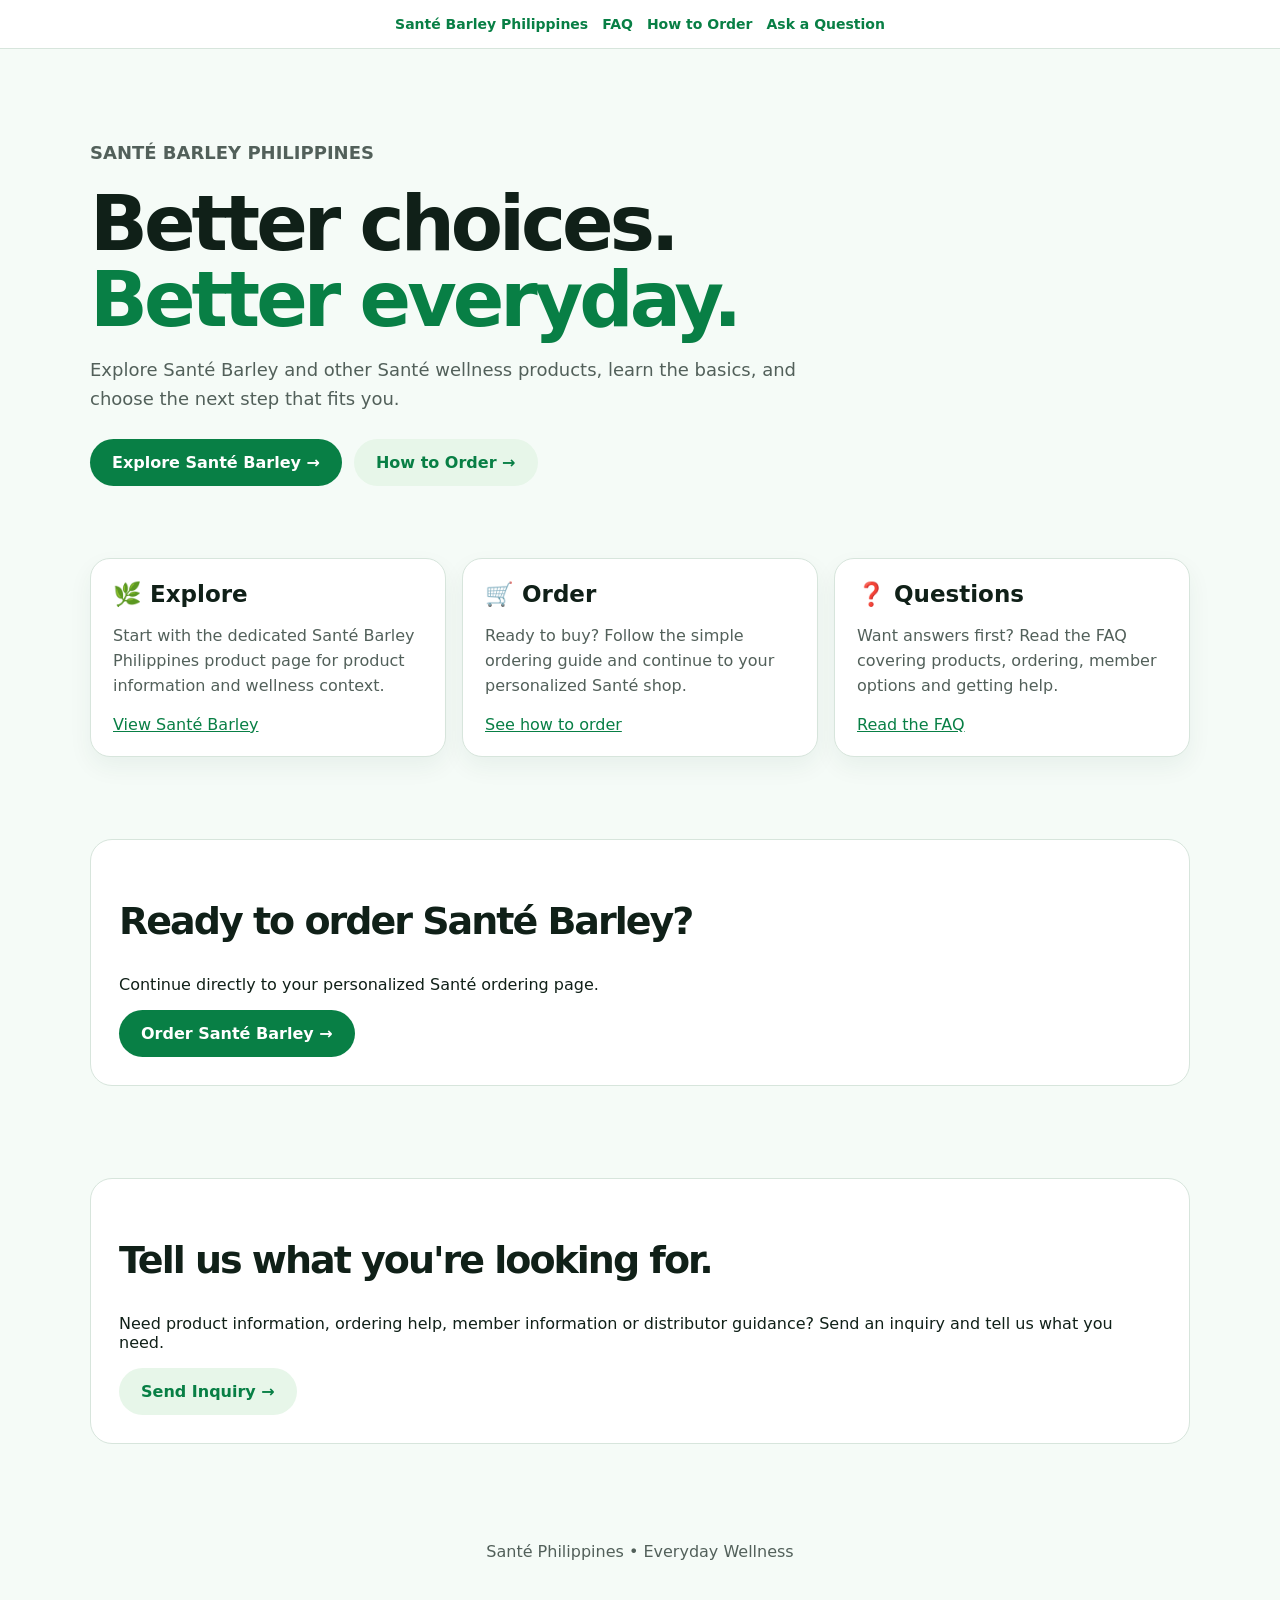
==== index.html @ ea536ec3 "Create focused Santé Barley buyer funnel" ====
<!DOCTYPE html>
<html lang="en">
<head>
<meta charset="UTF-8"><meta name="viewport" content="width=device-width,initial-scale=1.0">
<meta name="description" content="Discover Santé Barley Philippines, wellness products, member options and how to order through a personalized Santé shop.">
<title>Santé Barley Philippines | Wellness Products & How to Order | Santé</title>
<link rel="canonical" href="https://lhes05.github.io/healthy-shop-global/">
<meta name="robots" content="index,follow,max-image-preview:large,max-snippet:-1,max-video-preview:-1">
<meta name="theme-color" content="#087f45">
<meta property="og:type" content="website"><meta property="og:site_name" content="Santé Philippines"><meta property="og:title" content="Santé Barley Philippines | Wellness Products & How to Order"><meta property="og:description" content="Explore Santé Barley, wellness products, FAQs and a simple ordering path for the Philippines."><meta property="og:url" content="https://lhes05.github.io/healthy-shop-global/"><meta property="og:image" content="https://lhes05.github.io/healthy-shop-global/assets/images/Page%201.jpg"><meta property="og:image:alt" content="Santé Barley product">
<meta name="twitter:card" content="summary_large_image"><meta name="twitter:title" content="Santé Barley Philippines | Wellness Products & How to Order"><meta name="twitter:description" content="Explore Santé Barley, product information, FAQs and how to order."><meta name="twitter:image" content="https://lhes05.github.io/healthy-shop-global/assets/images/Page%201.jpg">
<style>body{margin:0;font-family:system-ui,sans-serif;color:#102018;background:#f5fbf7}a{color:#087f45}.growth-nav{padding:16px 24px;background:#fff;border-bottom:1px solid #d7e5dc;display:flex;gap:14px;justify-content:center;flex-wrap:wrap;font-weight:800;font-size:14px}.growth-nav a{text-decoration:none}.growth-hero{max-width:1100px;margin:auto;padding:72px 24px 48px}.growth-hero h1{font-size:clamp(44px,7vw,76px);line-height:1;letter-spacing:-4px;margin:0 0 18px}.growth-hero p{font-size:18px;line-height:1.6;max-width:720px;color:#52605a}.growth-buttons{display:flex;gap:12px;flex-wrap:wrap;margin-top:26px}.btn{display:inline-flex;padding:14px 22px;border-radius:999px;background:#087f45;color:#fff;text-decoration:none;font-weight:900}.btn.alt{background:#e7f6e9;color:#087f45}.growth-grid{max-width:1100px;margin:auto;padding:24px;display:grid;grid-template-columns:repeat(3,1fr);gap:16px}.growth-card{background:#fff;border:1px solid #d7e5dc;border-radius:20px;padding:22px;box-shadow:0 10px 25px rgba(7,75,47,.06)}.growth-card h2{font-size:23px;margin:0 0 9px}.growth-card p{color:#52605a;line-height:1.55}.growth-section{max-width:1100px;margin:24px auto;padding:34px 24px}.growth-section h2{font-size:38px;letter-spacing:-2px}.order-strip{background:#fff;border:1px solid #d7e5dc;border-radius:22px;padding:28px}.footer{padding:40px 24px;text-align:center;color:#52605a}@media(max-width:750px){.growth-grid{grid-template-columns:1fr}.growth-hero{padding-top:48px}.growth-hero h1{letter-spacing:-2.5px}}</style>
<script type="application/ld+json">{"@context":"https://schema.org","@type":"WebSite","name":"Santé Philippines","url":"https://lhes05.github.io/healthy-shop-global/","description":"Santé Barley Philippines and everyday wellness product information."}</script>
</head><body>
<nav class="growth-nav"><a href="./sante-barley-philippines/">Santé Barley Philippines</a><a href="./sante-barley-philippines-faq.html">FAQ</a><a href="./sante-barley-order-philippines.html">How to Order</a><a href="#inquiry">Ask a Question</a></nav>
<main>
<section class="growth-hero"><p><strong>SANTÉ BARLEY PHILIPPINES</strong></p><h1>Better choices.<br><span style="color:#087f45">Better everyday.</span></h1><p>Explore Santé Barley and other Santé wellness products, learn the basics, and choose the next step that fits you.</p><div class="growth-buttons"><a class="btn" href="./sante-barley-philippines/">Explore Santé Barley →</a><a class="btn alt" href="./sante-barley-order-philippines.html">How to Order →</a></div></section>
<section class="growth-grid"><article class="growth-card"><h2>🌿 Explore</h2><p>Start with the dedicated Santé Barley Philippines product page for product information and wellness context.</p><a href="./sante-barley-philippines/">View Santé Barley</a></article><article class="growth-card"><h2>🛒 Order</h2><p>Ready to buy? Follow the simple ordering guide and continue to your personalized Santé shop.</p><a href="./sante-barley-order-philippines.html">See how to order</a></article><article class="growth-card"><h2>❓ Questions</h2><p>Want answers first? Read the FAQ covering products, ordering, member options and getting help.</p><a href="./sante-barley-philippines-faq.html">Read the FAQ</a></article></section>
<section class="growth-section"><div class="order-strip"><h2>Ready to order Santé Barley?</h2><p>Continue directly to your personalized Santé ordering page.</p><a class="btn" href="https://partner.mysante.com/lhes05" target="_blank" rel="noopener noreferrer">Order Santé Barley →</a></div></section>
<section id="inquiry" class="growth-section"><div class="order-strip"><h2>Tell us what you're looking for.</h2><p>Need product information, ordering help, member information or distributor guidance? Send an inquiry and tell us what you need.</p><a class="btn alt" href="mailto:contact@mysante.com?subject=Sante%20Barley%20Inquiry">Send Inquiry →</a></div></section>
</main><footer class="footer">Santé Philippines • Everyday Wellness</footer>
</body></html>
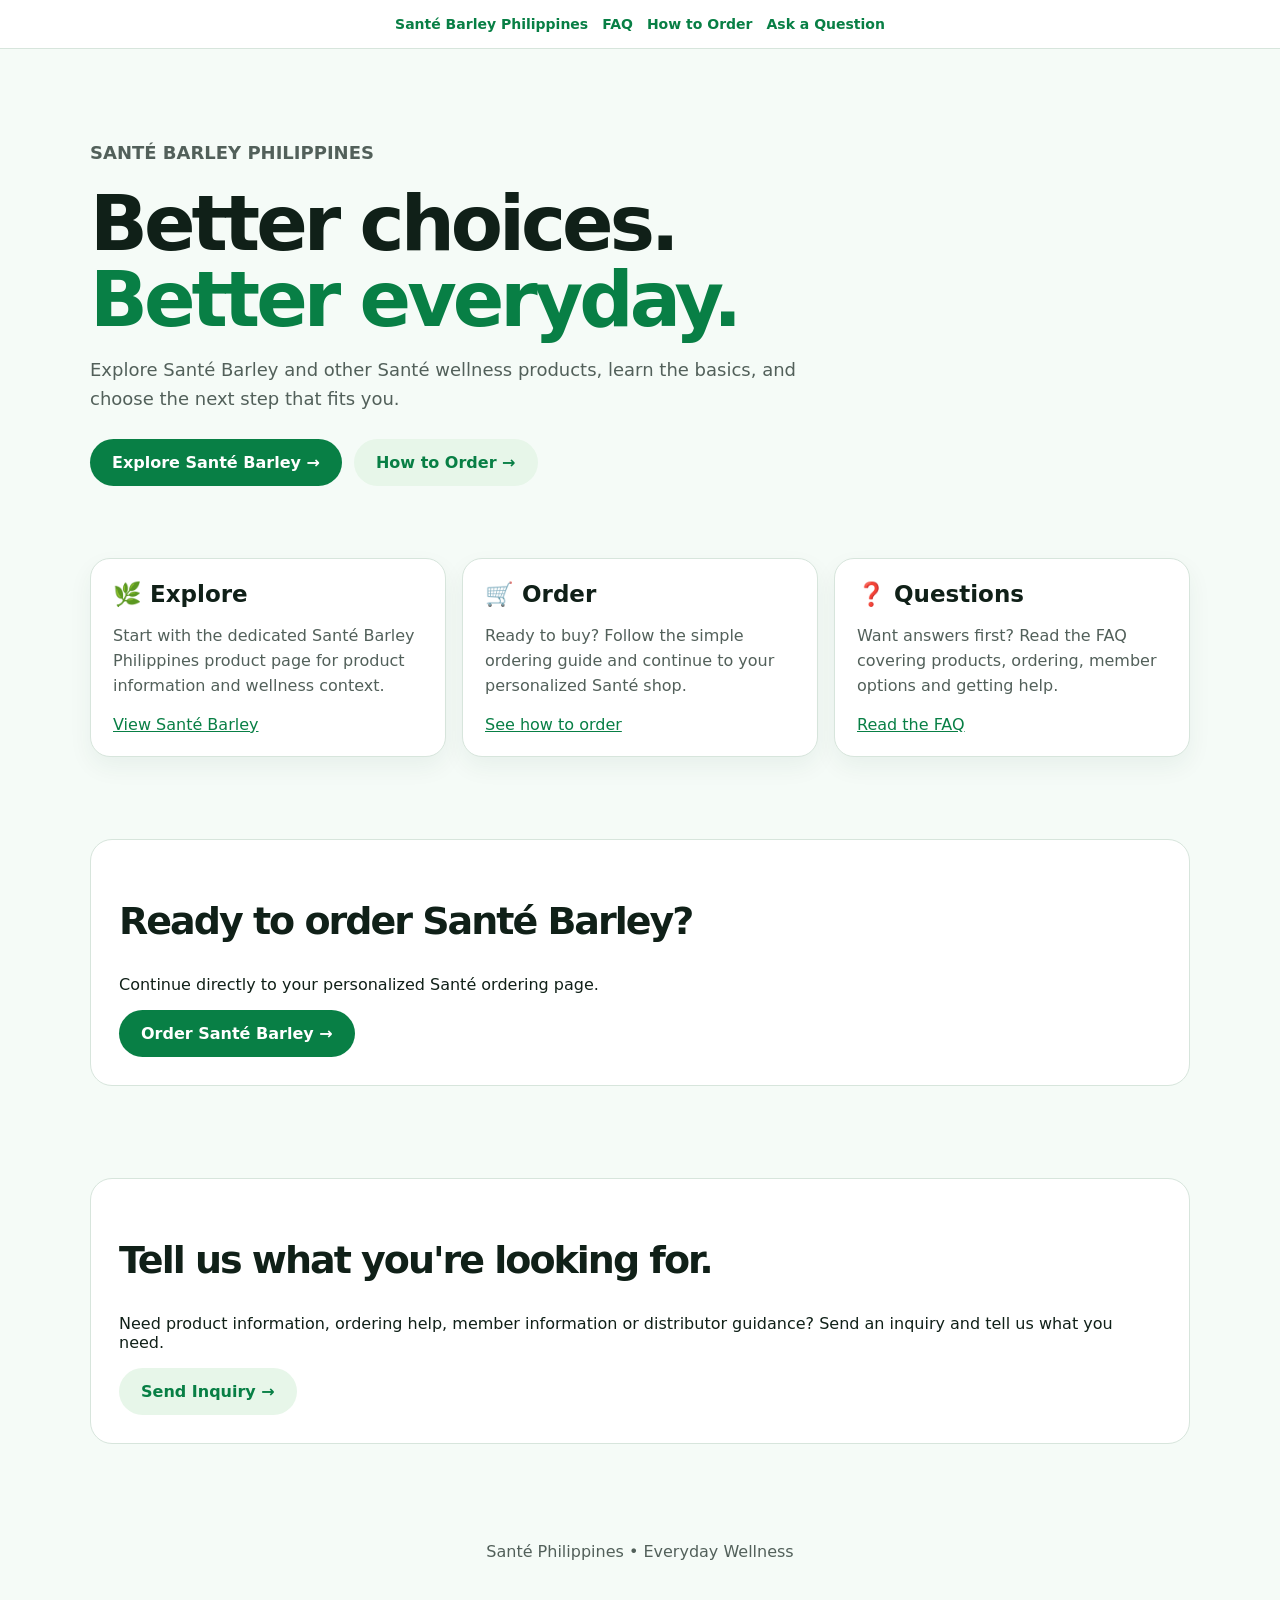
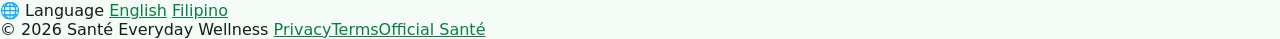
==== commit c9c73b9a: "Apply global UX SEO trust and localization layer [skip ci]" ====
--- a/index.html
+++ b/index.html
@@ -11,6 +11,24 @@
 <meta name="twitter:card" content="summary_large_image"><meta name="twitter:title" content="Santé Barley Philippines | Wellness Products & How to Order"><meta name="twitter:description" content="Explore Santé Barley, product information, FAQs and how to order."><meta name="twitter:image" content="https://lhes05.github.io/healthy-shop-global/assets/images/Page%201.jpg">
 <style>body{margin:0;font-family:system-ui,sans-serif;color:#102018;background:#f5fbf7}a{color:#087f45}.growth-nav{padding:16px 24px;background:#fff;border-bottom:1px solid #d7e5dc;display:flex;gap:14px;justify-content:center;flex-wrap:wrap;font-weight:800;font-size:14px}.growth-nav a{text-decoration:none}.growth-hero{max-width:1100px;margin:auto;padding:72px 24px 48px}.growth-hero h1{font-size:clamp(44px,7vw,76px);line-height:1;letter-spacing:-4px;margin:0 0 18px}.growth-hero p{font-size:18px;line-height:1.6;max-width:720px;color:#52605a}.growth-buttons{display:flex;gap:12px;flex-wrap:wrap;margin-top:26px}.btn{display:inline-flex;padding:14px 22px;border-radius:999px;background:#087f45;color:#fff;text-decoration:none;font-weight:900}.btn.alt{background:#e7f6e9;color:#087f45}.growth-grid{max-width:1100px;margin:auto;padding:24px;display:grid;grid-template-columns:repeat(3,1fr);gap:16px}.growth-card{background:#fff;border:1px solid #d7e5dc;border-radius:20px;padding:22px;box-shadow:0 10px 25px rgba(7,75,47,.06)}.growth-card h2{font-size:23px;margin:0 0 9px}.growth-card p{color:#52605a;line-height:1.55}.growth-section{max-width:1100px;margin:24px auto;padding:34px 24px}.growth-section h2{font-size:38px;letter-spacing:-2px}.order-strip{background:#fff;border:1px solid #d7e5dc;border-radius:22px;padding:28px}.footer{padding:40px 24px;text-align:center;color:#52605a}@media(max-width:750px){.growth-grid{grid-template-columns:1fr}.growth-hero{padding-top:48px}.growth-hero h1{letter-spacing:-2.5px}}</style>
 <script type="application/ld+json">{"@context":"https://schema.org","@type":"WebSite","name":"Santé Philippines","url":"https://lhes05.github.io/healthy-shop-global/","description":"Santé Barley Philippines and everyday wellness product information."}</script>
+
+  <!-- SANTE-GLOBAL-LAYER -->
+  <meta name="robots" content="index,follow,max-image-preview:large,max-snippet:-1,max-video-preview:-1">
+  <meta name="theme-color" content="#087f45">
+  <meta name="author" content="Santé Everyday Wellness">
+  <meta name="application-name" content="Santé Everyday Wellness">
+  <link rel="canonical" href="https://lhes05.github.io/healthy-shop-global/">
+  <link rel="manifest" href="site.webmanifest">
+  <meta property="og:type" content="website">
+  <meta property="og:site_name" content="Santé Everyday Wellness">
+  <meta property="og:title" content="Santé Everyday Wellness — Better choices. Better everyday.">
+  <meta property="og:description" content="Discover everyday wellness, trusted products, real experiences and a supportive community with Santé.">
+  <meta property="og:url" content="https://lhes05.github.io/healthy-shop-global/">
+  <meta name="twitter:card" content="summary_large_image">
+  <meta name="twitter:title" content="Santé Everyday Wellness">
+  <meta name="twitter:description" content="Everyday wellness, real experiences and meaningful possibilities with Santé.">
+  <script type="application/ld+json">{"@context":"https://schema.org","@type":"WebSite","name":"Santé Everyday Wellness","url":"https://lhes05.github.io/healthy-shop-global/","description":"Everyday wellness, products, real experiences and community.","inLanguage":"en"}</script>
+  <script type="application/ld+json">{"@context":"https://schema.org","@type":"Organization","name":"Santé International, Inc.","url":"https://www.mysante.com/","sameAs":["https://www.mysante.com/"]}</script>
 </head><body>
 <nav class="growth-nav"><a href="./sante-barley-philippines/">Santé Barley Philippines</a><a href="./sante-barley-philippines-faq.html">FAQ</a><a href="./sante-barley-order-philippines.html">How to Order</a><a href="#inquiry">Ask a Question</a></nav>
 <main>
@@ -19,4 +37,19 @@
 <section class="growth-section"><div class="order-strip"><h2>Ready to order Santé Barley?</h2><p>Continue directly to your personalized Santé ordering page.</p><a class="btn" href="https://partner.mysante.com/lhes05" target="_blank" rel="noopener noreferrer">Order Santé Barley →</a></div></section>
 <section id="inquiry" class="growth-section"><div class="order-strip"><h2>Tell us what you're looking for.</h2><p>Need product information, ordering help, member information or distributor guidance? Send an inquiry and tell us what you need.</p><a class="btn alt" href="mailto:contact@mysante.com?subject=Sante%20Barley%20Inquiry">Send Inquiry →</a></div></section>
 </main><footer class="footer">Santé Philippines • Everyday Wellness</footer>
+
+  <!-- SANTE-LANGUAGE-ARCHITECTURE -->
+  <div class="sante-language-switcher" role="navigation" aria-label="Language and region">
+    <span class="sante-language-label">🌐 Language</span>
+    <a href="./" aria-current="page">English</a>
+    <a href="./ph/" title="Filipino version">Filipino</a>
+  </div>
+
+  <!-- SANTE-GLOBAL-TRUST-FOOTER -->
+  <div class="sante-global-footer" aria-label="Global information">
+    <div class="sante-global-footer-inner">
+      <span>© 2026 Santé Everyday Wellness</span>
+      <span class="sante-global-footer-links"><a href="./privacy.html">Privacy</a><a href="./terms.html">Terms</a><a href="https://www.mysante.com/" target="_blank" rel="noopener noreferrer">Official Santé</a></span>
+    </div>
+  </div>
 </body></html>
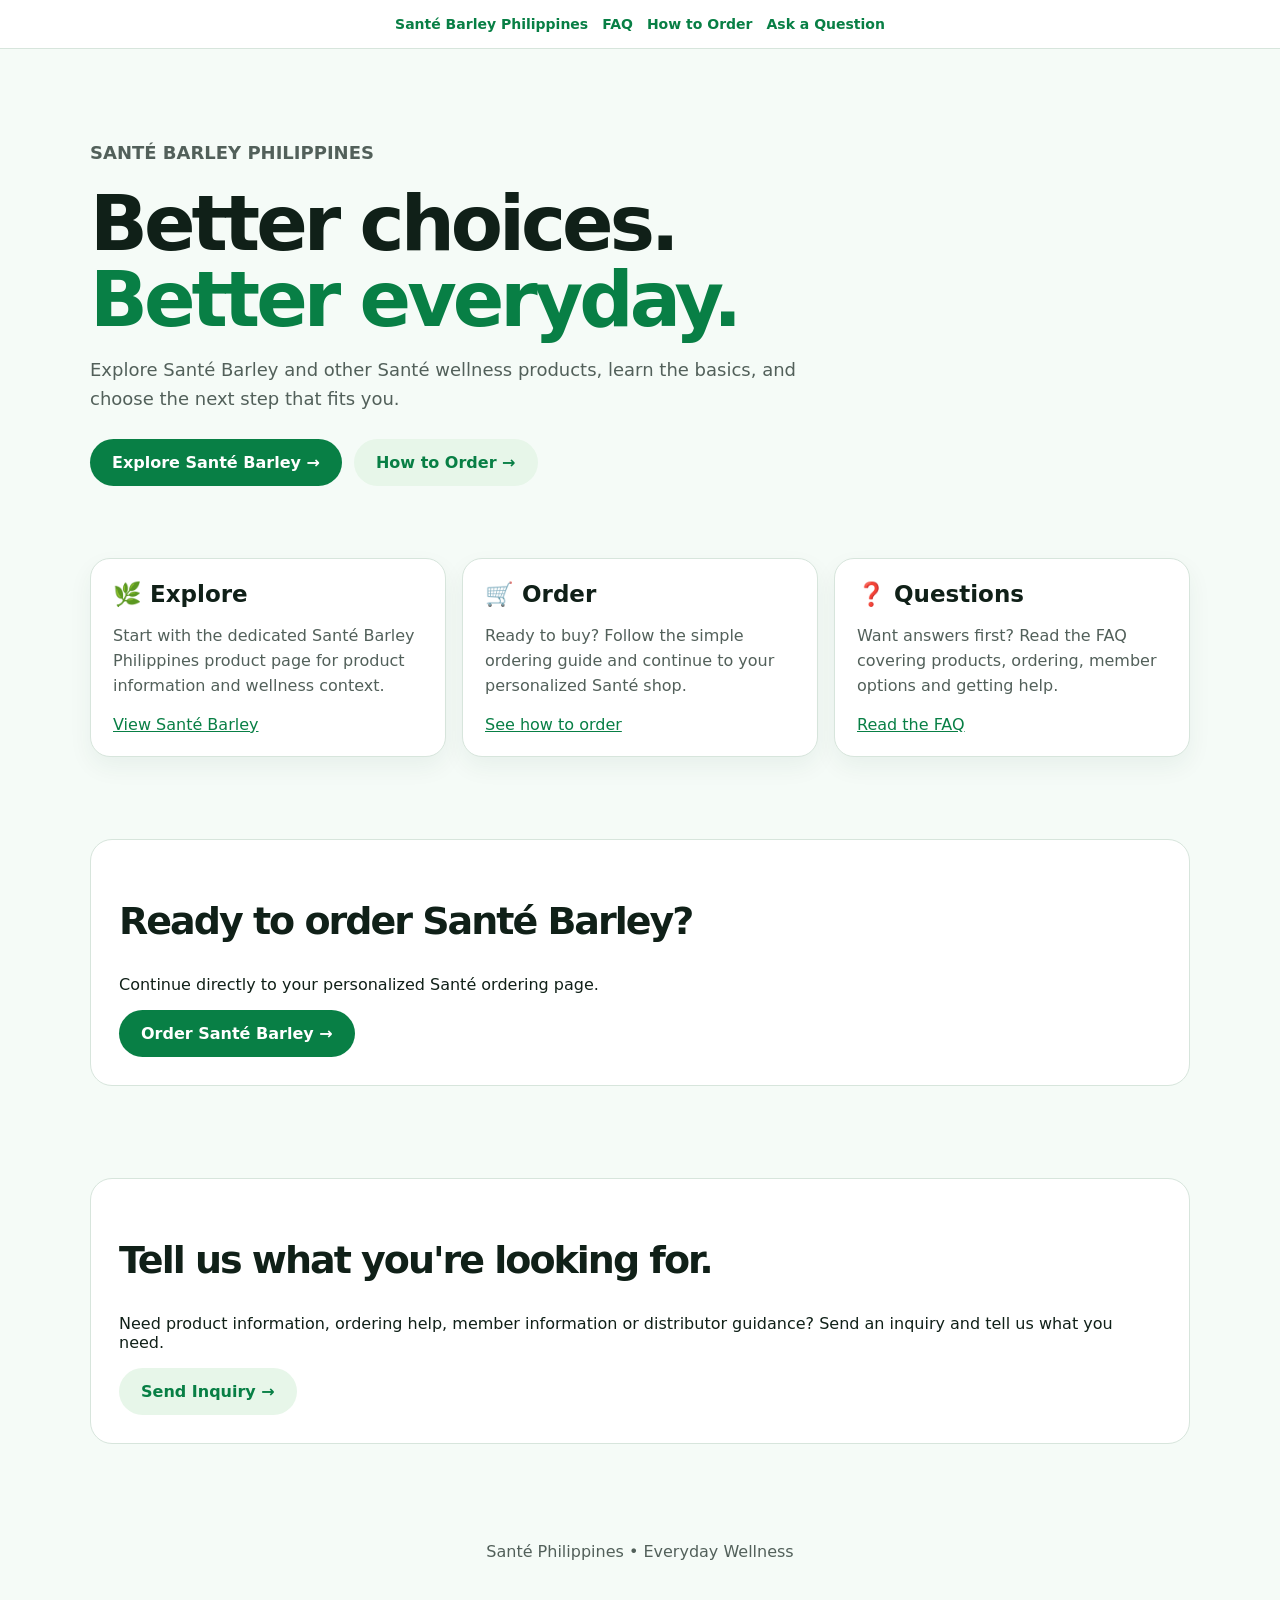
==== commit ba746e09: "Remove global footer" ====
--- a/index.html
+++ b/index.html
@@ -44,12 +44,4 @@
     <a href="./" aria-current="page">English</a>
     <a href="./ph/" title="Filipino version">Filipino</a>
   </div>
-
-  <!-- SANTE-GLOBAL-TRUST-FOOTER -->
-  <div class="sante-global-footer" aria-label="Global information">
-    <div class="sante-global-footer-inner">
-      <span>© 2026 Santé Everyday Wellness</span>
-      <span class="sante-global-footer-links"><a href="./privacy.html">Privacy</a><a href="./terms.html">Terms</a><a href="https://www.mysante.com/" target="_blank" rel="noopener noreferrer">Official Santé</a></span>
-    </div>
-  </div>
 </body></html>
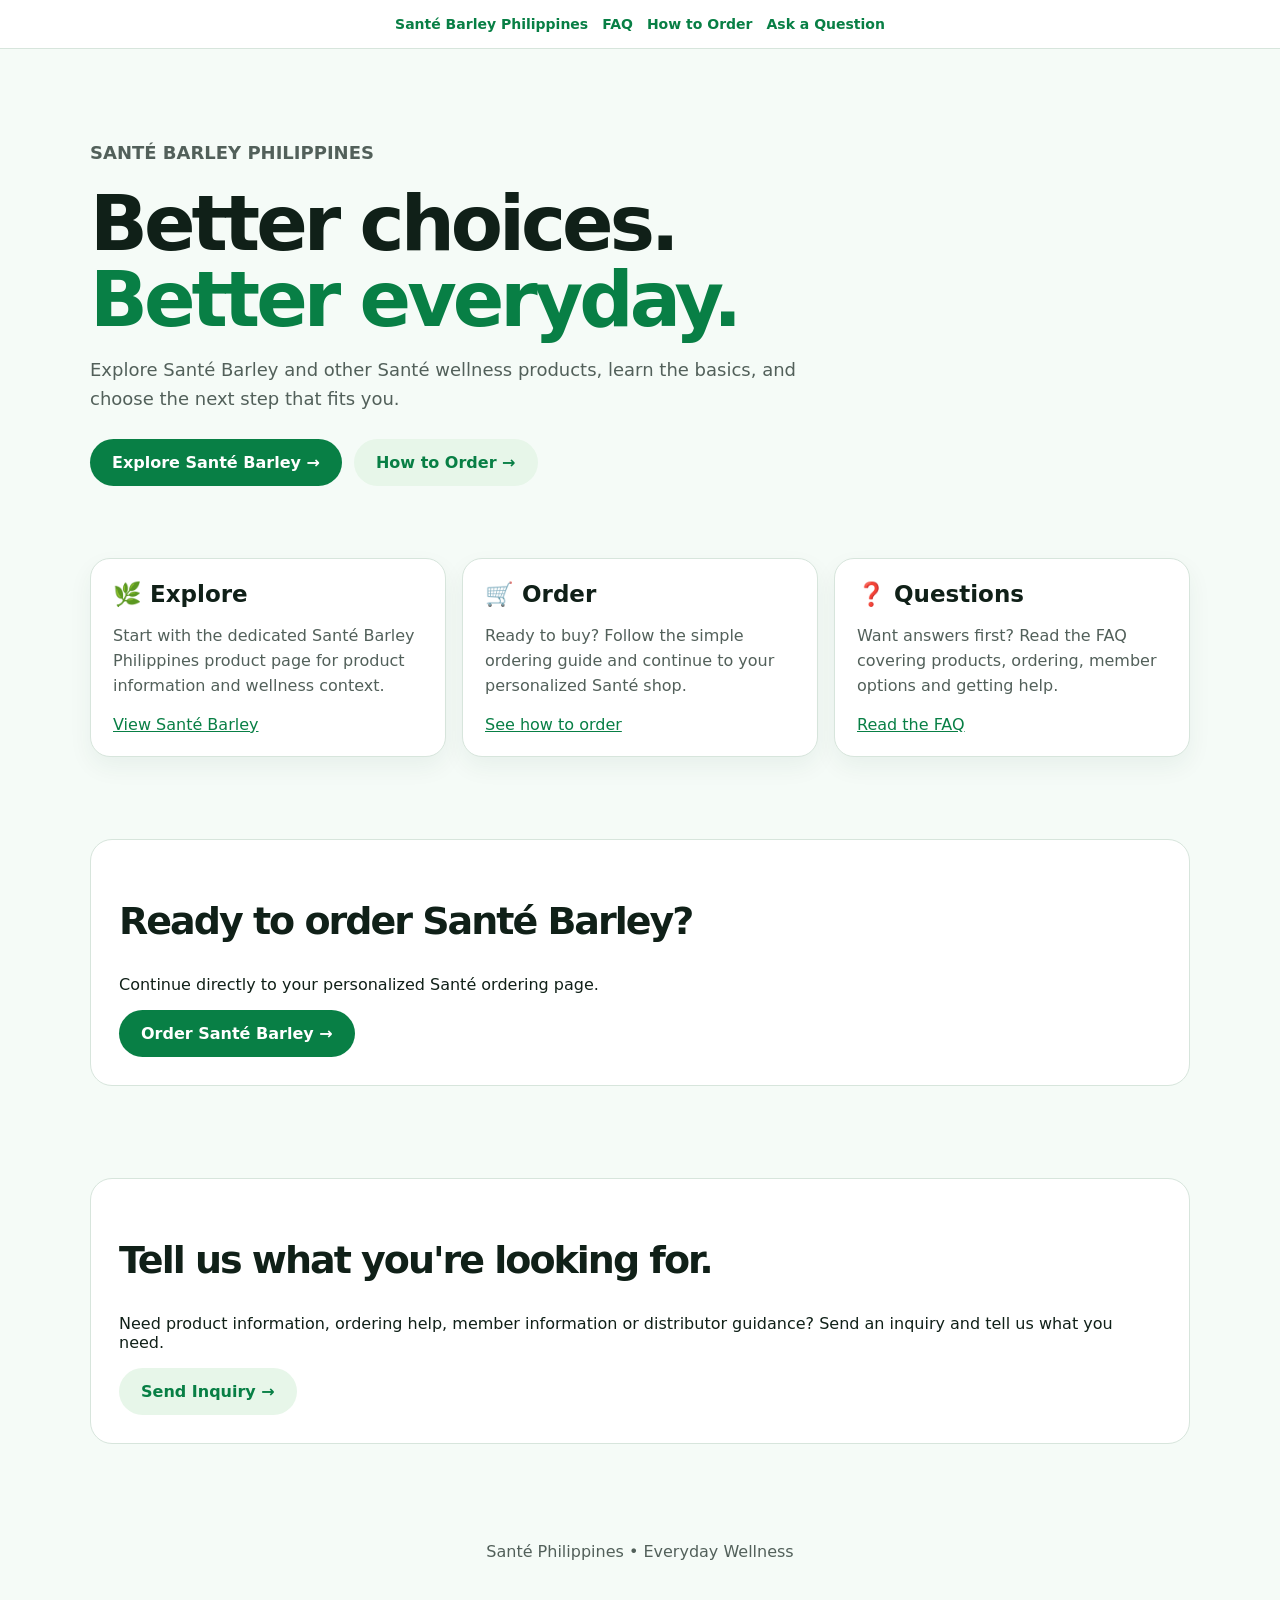
==== commit a398b9dc: "Link Chat Menu Override" ====
--- a/index.html
+++ b/index.html
@@ -44,4 +44,5 @@
     <a href="./" aria-current="page">English</a>
     <a href="./ph/" title="Filipino version">Filipino</a>
   </div>
+  <script src="chat-menu-keep-options.js?v=1"></script>
 </body></html>
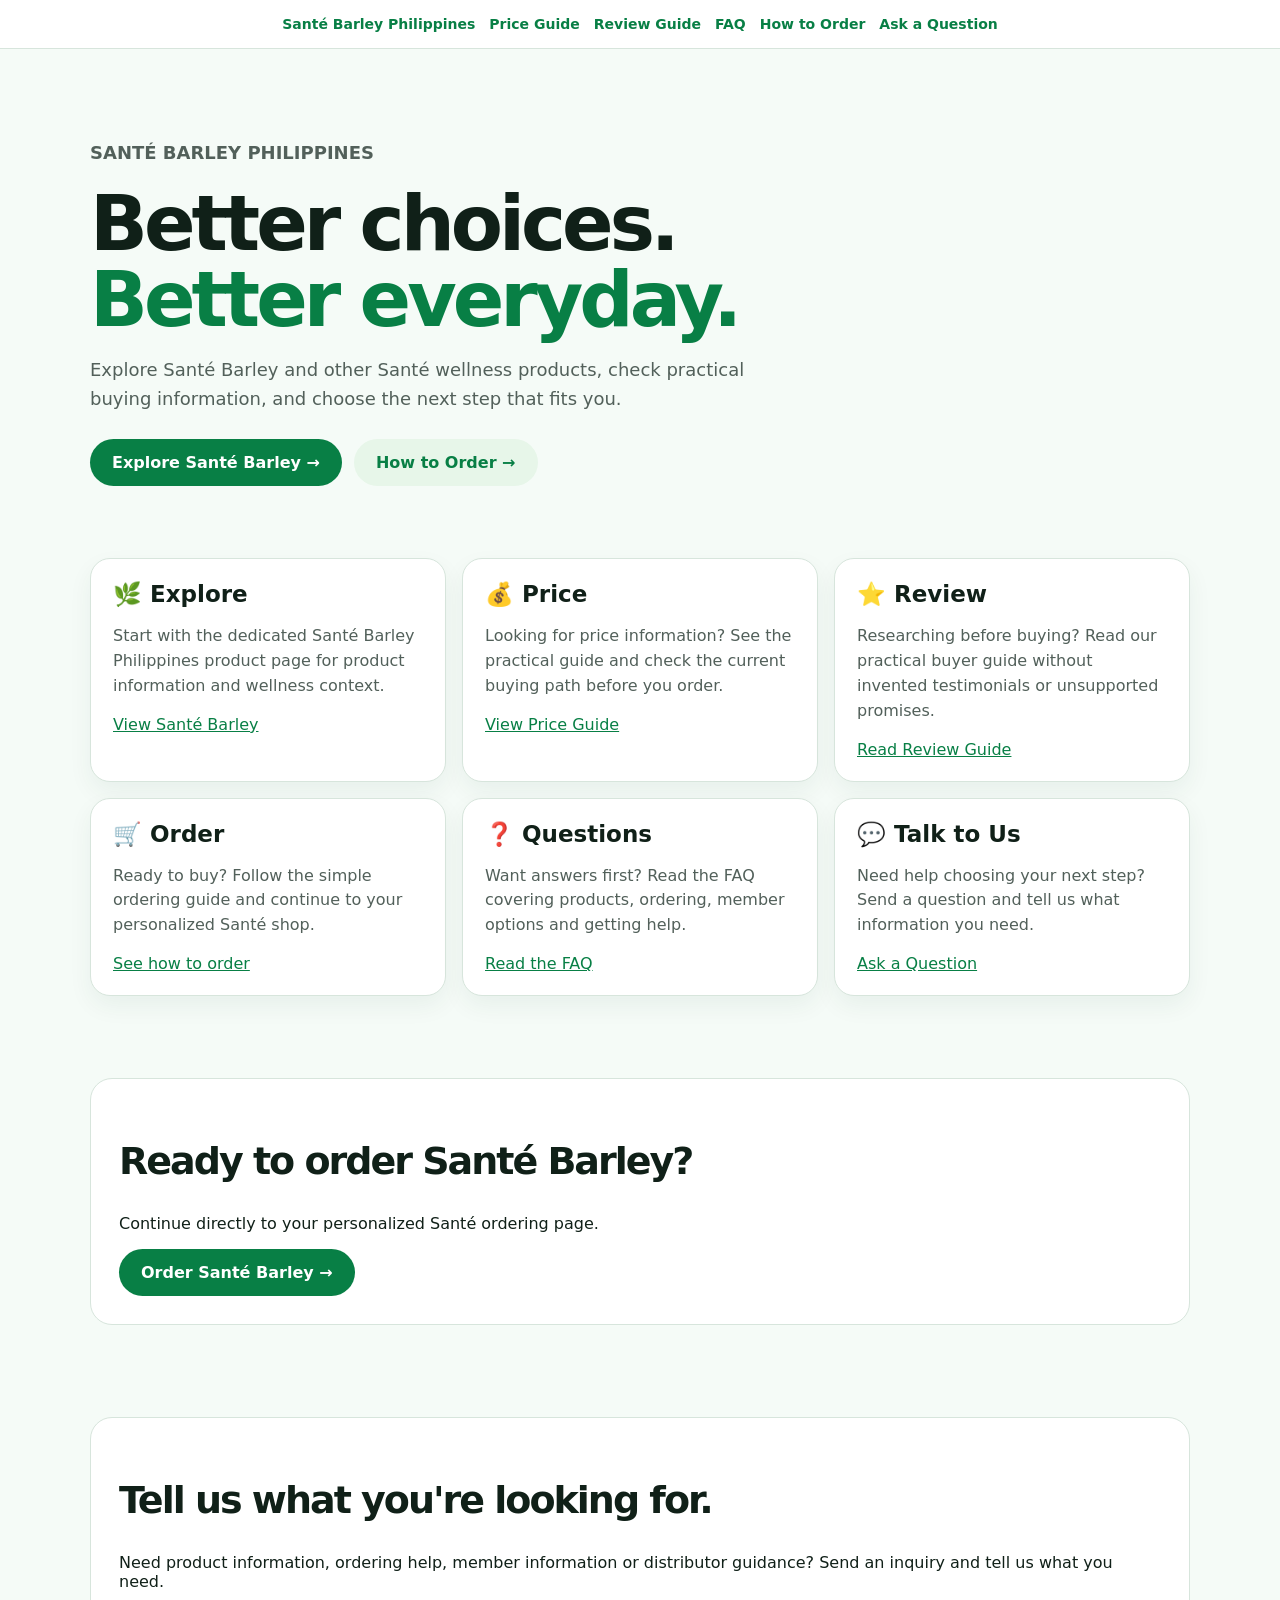
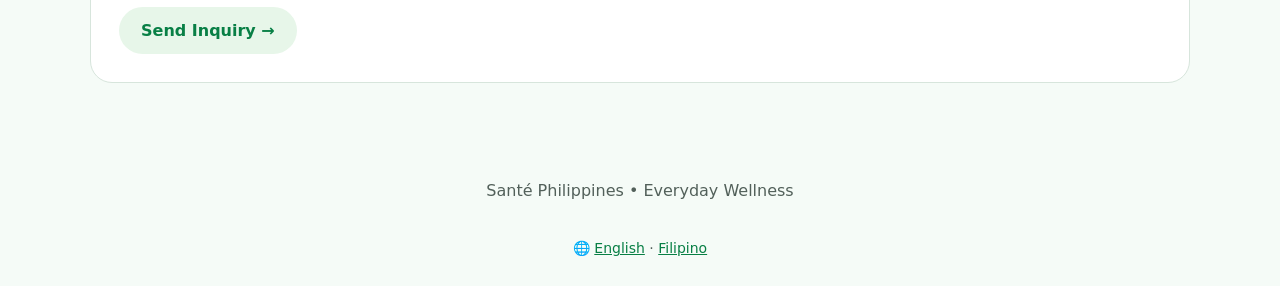
==== commit 0b0531a6: "Strengthen Santé homepage buyer funnel and search navigation" ====
--- a/index.html
+++ b/index.html
@@ -2,47 +2,22 @@
 <html lang="en">
 <head>
 <meta charset="UTF-8"><meta name="viewport" content="width=device-width,initial-scale=1.0">
-<meta name="description" content="Discover Santé Barley Philippines, wellness products, member options and how to order through a personalized Santé shop.">
 <title>Santé Barley Philippines | Wellness Products & How to Order | Santé</title>
+<meta name="description" content="Explore Santé Barley Philippines, product information, price guidance, FAQs, reviews and a simple path to order through a personalized Santé shop.">
 <link rel="canonical" href="https://lhes05.github.io/healthy-shop-global/">
 <meta name="robots" content="index,follow,max-image-preview:large,max-snippet:-1,max-video-preview:-1">
-<meta name="theme-color" content="#087f45">
-<meta property="og:type" content="website"><meta property="og:site_name" content="Santé Philippines"><meta property="og:title" content="Santé Barley Philippines | Wellness Products & How to Order"><meta property="og:description" content="Explore Santé Barley, wellness products, FAQs and a simple ordering path for the Philippines."><meta property="og:url" content="https://lhes05.github.io/healthy-shop-global/"><meta property="og:image" content="https://lhes05.github.io/healthy-shop-global/assets/images/Page%201.jpg"><meta property="og:image:alt" content="Santé Barley product">
-<meta name="twitter:card" content="summary_large_image"><meta name="twitter:title" content="Santé Barley Philippines | Wellness Products & How to Order"><meta name="twitter:description" content="Explore Santé Barley, product information, FAQs and how to order."><meta name="twitter:image" content="https://lhes05.github.io/healthy-shop-global/assets/images/Page%201.jpg">
+<meta name="theme-color" content="#087f45"><meta name="author" content="Santé Philippines">
+<meta property="og:type" content="website"><meta property="og:site_name" content="Santé Philippines"><meta property="og:title" content="Santé Barley Philippines | Wellness Products & How to Order"><meta property="og:description" content="Explore Santé Barley, price guidance, FAQs, reviews and how to order in the Philippines."><meta property="og:url" content="https://lhes05.github.io/healthy-shop-global/"><meta property="og:image" content="https://lhes05.github.io/healthy-shop-global/assets/images/Page%201.jpg"><meta property="og:image:alt" content="Santé Barley product">
+<meta name="twitter:card" content="summary_large_image"><meta name="twitter:title" content="Santé Barley Philippines | Wellness Products & How to Order"><meta name="twitter:description" content="Explore Santé Barley, price guidance, reviews and how to order."><meta name="twitter:image" content="https://lhes05.github.io/healthy-shop-global/assets/images/Page%201.jpg">
 <style>body{margin:0;font-family:system-ui,sans-serif;color:#102018;background:#f5fbf7}a{color:#087f45}.growth-nav{padding:16px 24px;background:#fff;border-bottom:1px solid #d7e5dc;display:flex;gap:14px;justify-content:center;flex-wrap:wrap;font-weight:800;font-size:14px}.growth-nav a{text-decoration:none}.growth-hero{max-width:1100px;margin:auto;padding:72px 24px 48px}.growth-hero h1{font-size:clamp(44px,7vw,76px);line-height:1;letter-spacing:-4px;margin:0 0 18px}.growth-hero p{font-size:18px;line-height:1.6;max-width:720px;color:#52605a}.growth-buttons{display:flex;gap:12px;flex-wrap:wrap;margin-top:26px}.btn{display:inline-flex;padding:14px 22px;border-radius:999px;background:#087f45;color:#fff;text-decoration:none;font-weight:900}.btn.alt{background:#e7f6e9;color:#087f45}.growth-grid{max-width:1100px;margin:auto;padding:24px;display:grid;grid-template-columns:repeat(3,1fr);gap:16px}.growth-card{background:#fff;border:1px solid #d7e5dc;border-radius:20px;padding:22px;box-shadow:0 10px 25px rgba(7,75,47,.06)}.growth-card h2{font-size:23px;margin:0 0 9px}.growth-card p{color:#52605a;line-height:1.55}.growth-section{max-width:1100px;margin:24px auto;padding:34px 24px}.growth-section h2{font-size:38px;letter-spacing:-2px}.order-strip{background:#fff;border:1px solid #d7e5dc;border-radius:22px;padding:28px}.footer{padding:40px 24px;text-align:center;color:#52605a}@media(max-width:750px){.growth-grid{grid-template-columns:1fr}.growth-hero{padding-top:48px}.growth-hero h1{letter-spacing:-2.5px}}</style>
 <script type="application/ld+json">{"@context":"https://schema.org","@type":"WebSite","name":"Santé Philippines","url":"https://lhes05.github.io/healthy-shop-global/","description":"Santé Barley Philippines and everyday wellness product information."}</script>
-
-  <!-- SANTE-GLOBAL-LAYER -->
-  <meta name="robots" content="index,follow,max-image-preview:large,max-snippet:-1,max-video-preview:-1">
-  <meta name="theme-color" content="#087f45">
-  <meta name="author" content="Santé Everyday Wellness">
-  <meta name="application-name" content="Santé Everyday Wellness">
-  <link rel="canonical" href="https://lhes05.github.io/healthy-shop-global/">
-  <link rel="manifest" href="site.webmanifest">
-  <meta property="og:type" content="website">
-  <meta property="og:site_name" content="Santé Everyday Wellness">
-  <meta property="og:title" content="Santé Everyday Wellness — Better choices. Better everyday.">
-  <meta property="og:description" content="Discover everyday wellness, trusted products, real experiences and a supportive community with Santé.">
-  <meta property="og:url" content="https://lhes05.github.io/healthy-shop-global/">
-  <meta name="twitter:card" content="summary_large_image">
-  <meta name="twitter:title" content="Santé Everyday Wellness">
-  <meta name="twitter:description" content="Everyday wellness, real experiences and meaningful possibilities with Santé.">
-  <script type="application/ld+json">{"@context":"https://schema.org","@type":"WebSite","name":"Santé Everyday Wellness","url":"https://lhes05.github.io/healthy-shop-global/","description":"Everyday wellness, products, real experiences and community.","inLanguage":"en"}</script>
-  <script type="application/ld+json">{"@context":"https://schema.org","@type":"Organization","name":"Santé International, Inc.","url":"https://www.mysante.com/","sameAs":["https://www.mysante.com/"]}</script>
 </head><body>
-<nav class="growth-nav"><a href="./sante-barley-philippines/">Santé Barley Philippines</a><a href="./sante-barley-philippines-faq.html">FAQ</a><a href="./sante-barley-order-philippines.html">How to Order</a><a href="#inquiry">Ask a Question</a></nav>
+<nav class="growth-nav"><a href="./sante-barley-philippines/">Santé Barley Philippines</a><a href="./sante-barley-price-philippines.html">Price Guide</a><a href="./sante-barley-review-philippines.html">Review Guide</a><a href="./sante-barley-philippines-faq.html">FAQ</a><a href="./sante-barley-order-philippines.html">How to Order</a><a href="#inquiry">Ask a Question</a></nav>
 <main>
-<section class="growth-hero"><p><strong>SANTÉ BARLEY PHILIPPINES</strong></p><h1>Better choices.<br><span style="color:#087f45">Better everyday.</span></h1><p>Explore Santé Barley and other Santé wellness products, learn the basics, and choose the next step that fits you.</p><div class="growth-buttons"><a class="btn" href="./sante-barley-philippines/">Explore Santé Barley →</a><a class="btn alt" href="./sante-barley-order-philippines.html">How to Order →</a></div></section>
-<section class="growth-grid"><article class="growth-card"><h2>🌿 Explore</h2><p>Start with the dedicated Santé Barley Philippines product page for product information and wellness context.</p><a href="./sante-barley-philippines/">View Santé Barley</a></article><article class="growth-card"><h2>🛒 Order</h2><p>Ready to buy? Follow the simple ordering guide and continue to your personalized Santé shop.</p><a href="./sante-barley-order-philippines.html">See how to order</a></article><article class="growth-card"><h2>❓ Questions</h2><p>Want answers first? Read the FAQ covering products, ordering, member options and getting help.</p><a href="./sante-barley-philippines-faq.html">Read the FAQ</a></article></section>
+<section class="growth-hero"><p><strong>SANTÉ BARLEY PHILIPPINES</strong></p><h1>Better choices.<br><span style="color:#087f45">Better everyday.</span></h1><p>Explore Santé Barley and other Santé wellness products, check practical buying information, and choose the next step that fits you.</p><div class="growth-buttons"><a class="btn" href="./sante-barley-philippines/">Explore Santé Barley →</a><a class="btn alt" href="./sante-barley-order-philippines.html">How to Order →</a></div></section>
+<section class="growth-grid"><article class="growth-card"><h2>🌿 Explore</h2><p>Start with the dedicated Santé Barley Philippines product page for product information and wellness context.</p><a href="./sante-barley-philippines/">View Santé Barley</a></article><article class="growth-card"><h2>💰 Price</h2><p>Looking for price information? See the practical guide and check the current buying path before you order.</p><a href="./sante-barley-price-philippines.html">View Price Guide</a></article><article class="growth-card"><h2>⭐ Review</h2><p>Researching before buying? Read our practical buyer guide without invented testimonials or unsupported promises.</p><a href="./sante-barley-review-philippines.html">Read Review Guide</a></article><article class="growth-card"><h2>🛒 Order</h2><p>Ready to buy? Follow the simple ordering guide and continue to your personalized Santé shop.</p><a href="./sante-barley-order-philippines.html">See how to order</a></article><article class="growth-card"><h2>❓ Questions</h2><p>Want answers first? Read the FAQ covering products, ordering, member options and getting help.</p><a href="./sante-barley-philippines-faq.html">Read the FAQ</a></article><article class="growth-card"><h2>💬 Talk to Us</h2><p>Need help choosing your next step? Send a question and tell us what information you need.</p><a href="#inquiry">Ask a Question</a></article></section>
 <section class="growth-section"><div class="order-strip"><h2>Ready to order Santé Barley?</h2><p>Continue directly to your personalized Santé ordering page.</p><a class="btn" href="https://partner.mysante.com/lhes05" target="_blank" rel="noopener noreferrer">Order Santé Barley →</a></div></section>
 <section id="inquiry" class="growth-section"><div class="order-strip"><h2>Tell us what you're looking for.</h2><p>Need product information, ordering help, member information or distributor guidance? Send an inquiry and tell us what you need.</p><a class="btn alt" href="mailto:contact@mysante.com?subject=Sante%20Barley%20Inquiry">Send Inquiry →</a></div></section>
 </main><footer class="footer">Santé Philippines • Everyday Wellness</footer>
-
-  <!-- SANTE-LANGUAGE-ARCHITECTURE -->
-  <div class="sante-language-switcher" role="navigation" aria-label="Language and region">
-    <span class="sante-language-label">🌐 Language</span>
-    <a href="./" aria-current="page">English</a>
-    <a href="./ph/" title="Filipino version">Filipino</a>
-  </div>
-  <script src="chat-menu-keep-options.js?v=1"></script>
+<div style="padding:0 24px 30px;text-align:center;color:#52605a;font-size:14px">🌐 <a href="./" aria-current="page">English</a> · <a href="./ph/">Filipino</a></div>
 </body></html>
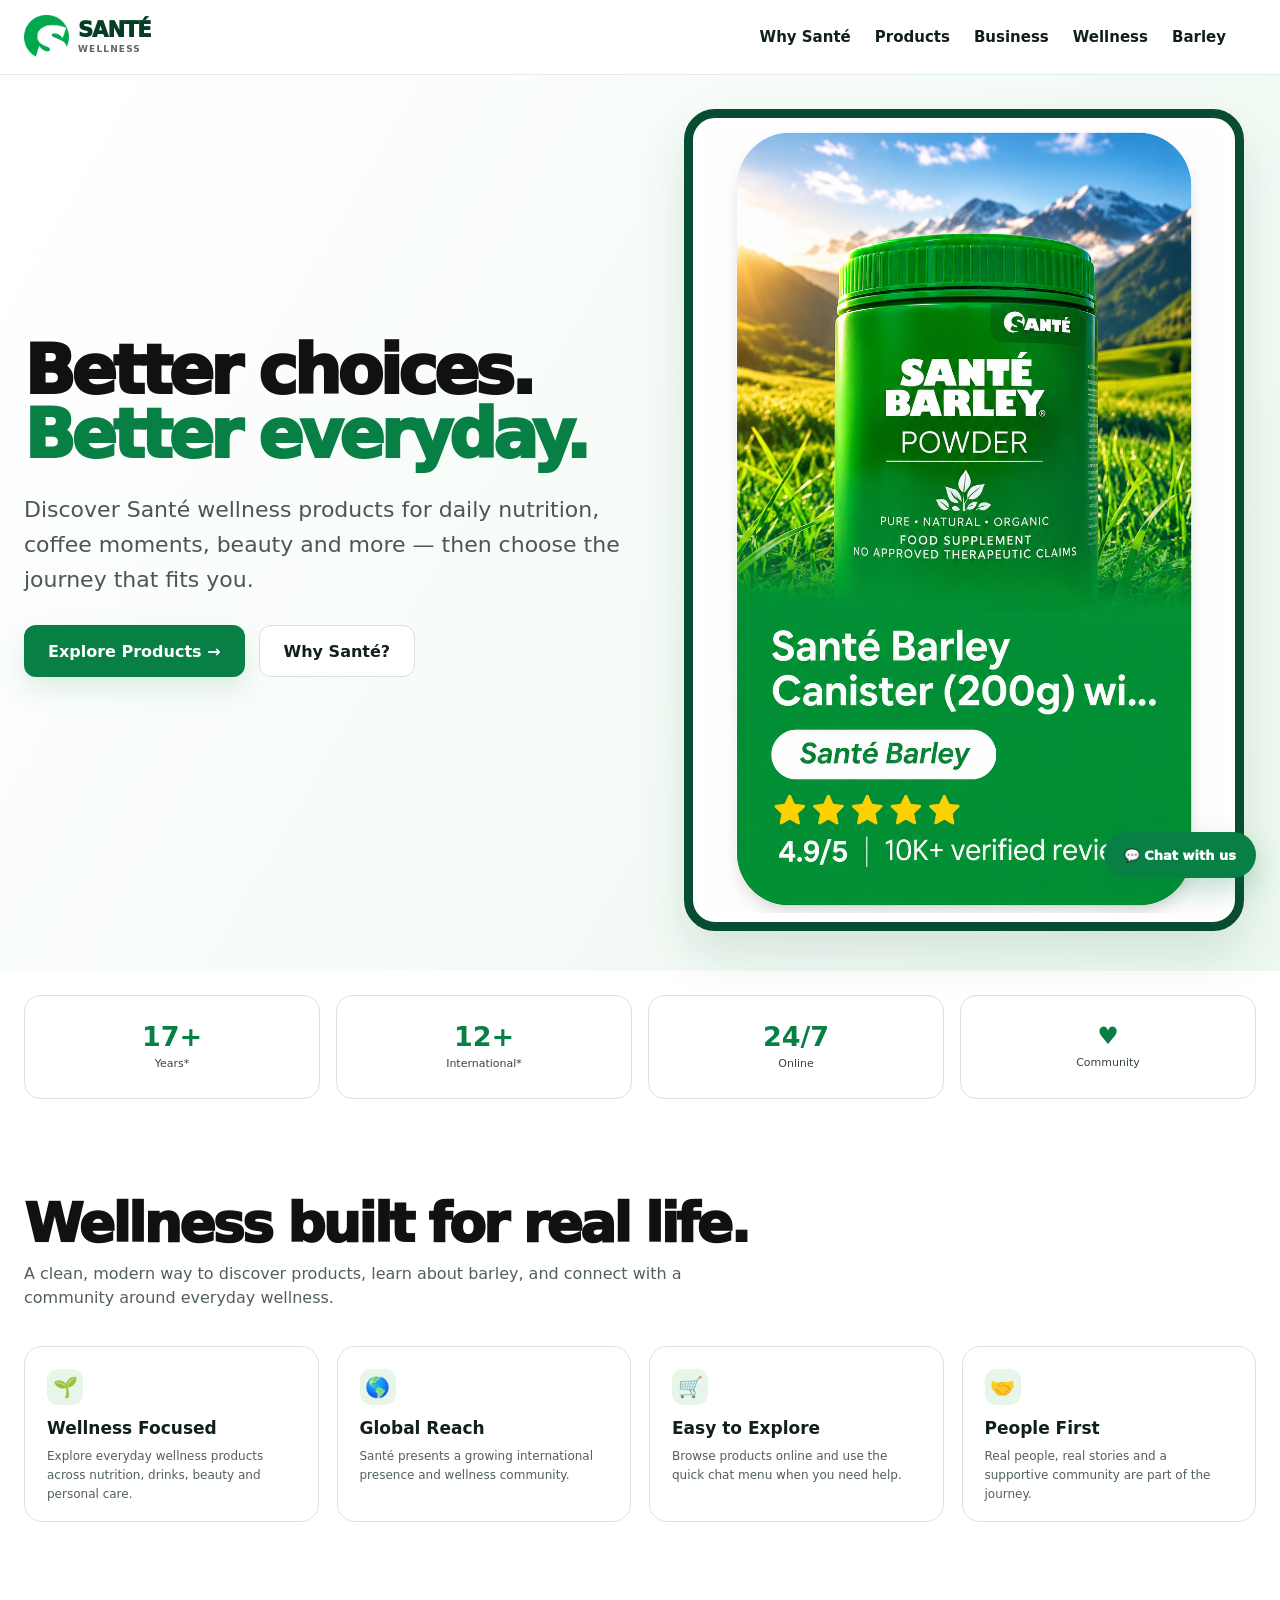
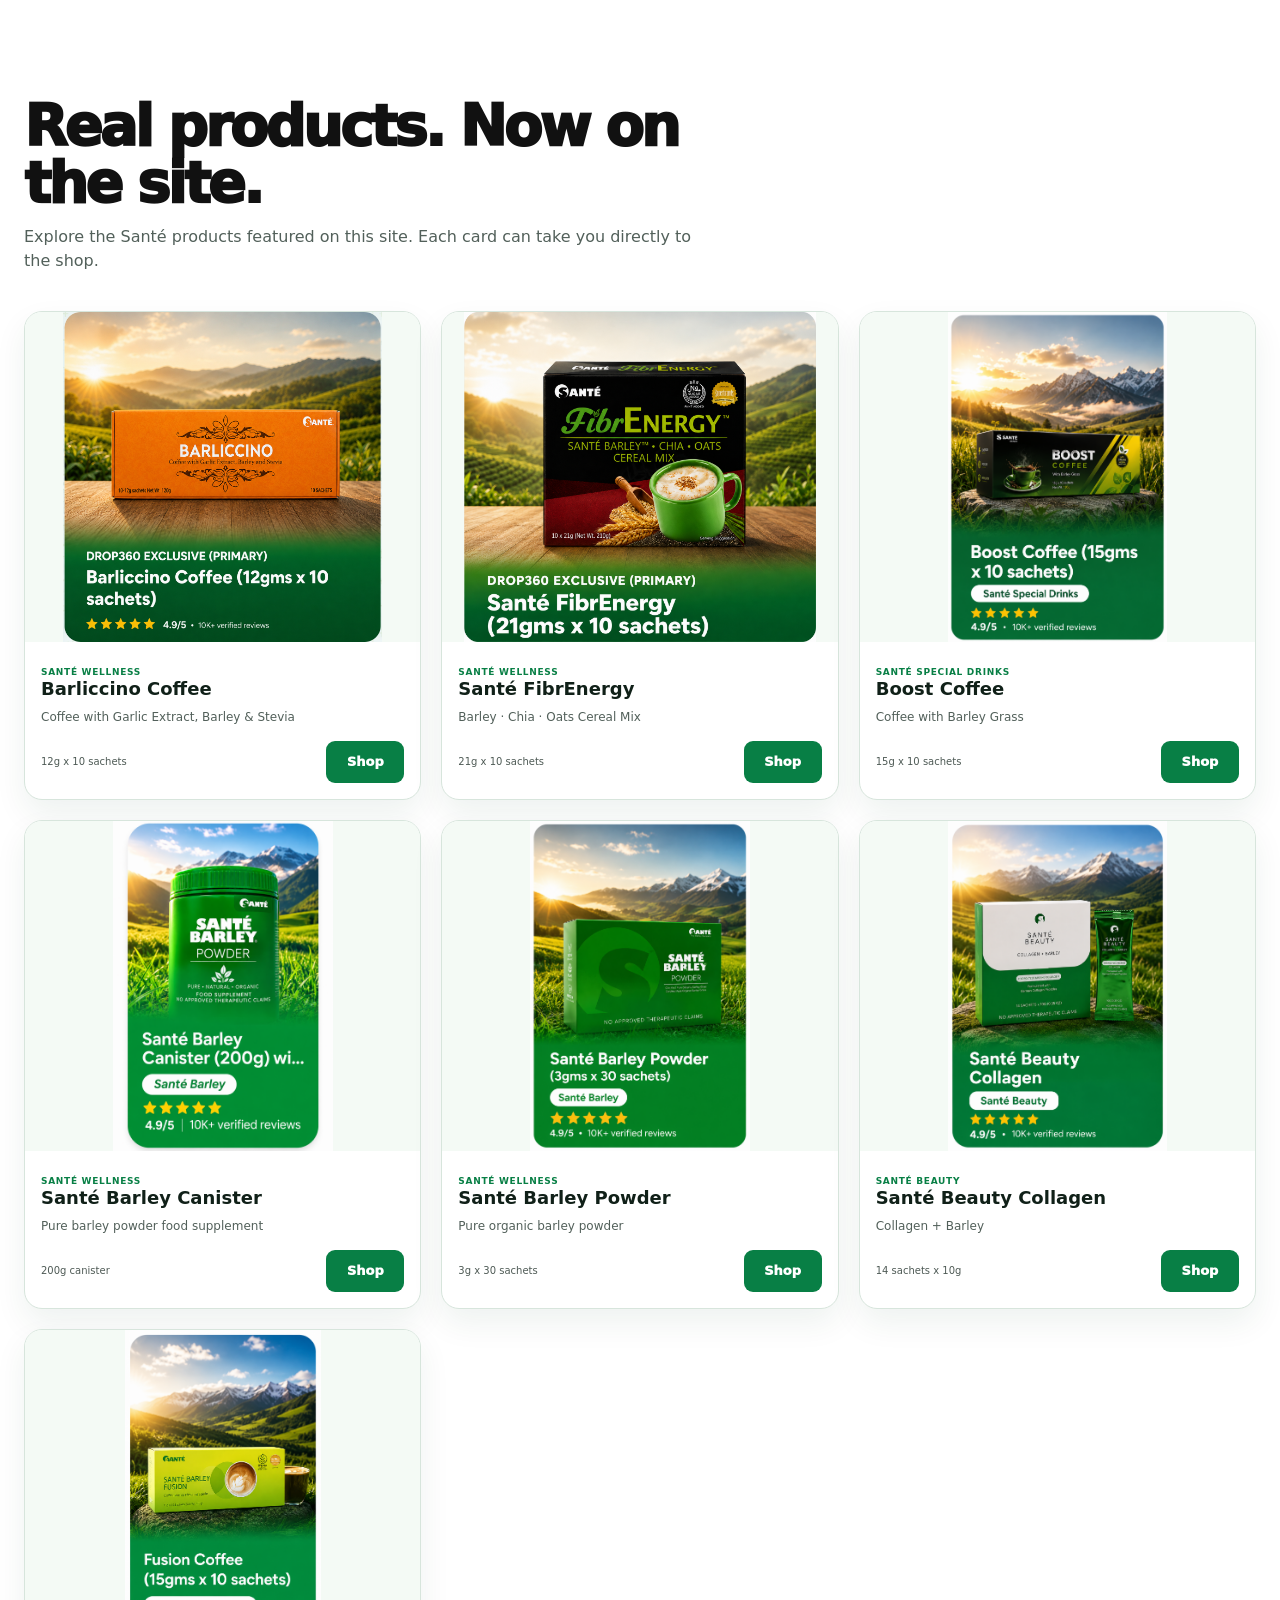
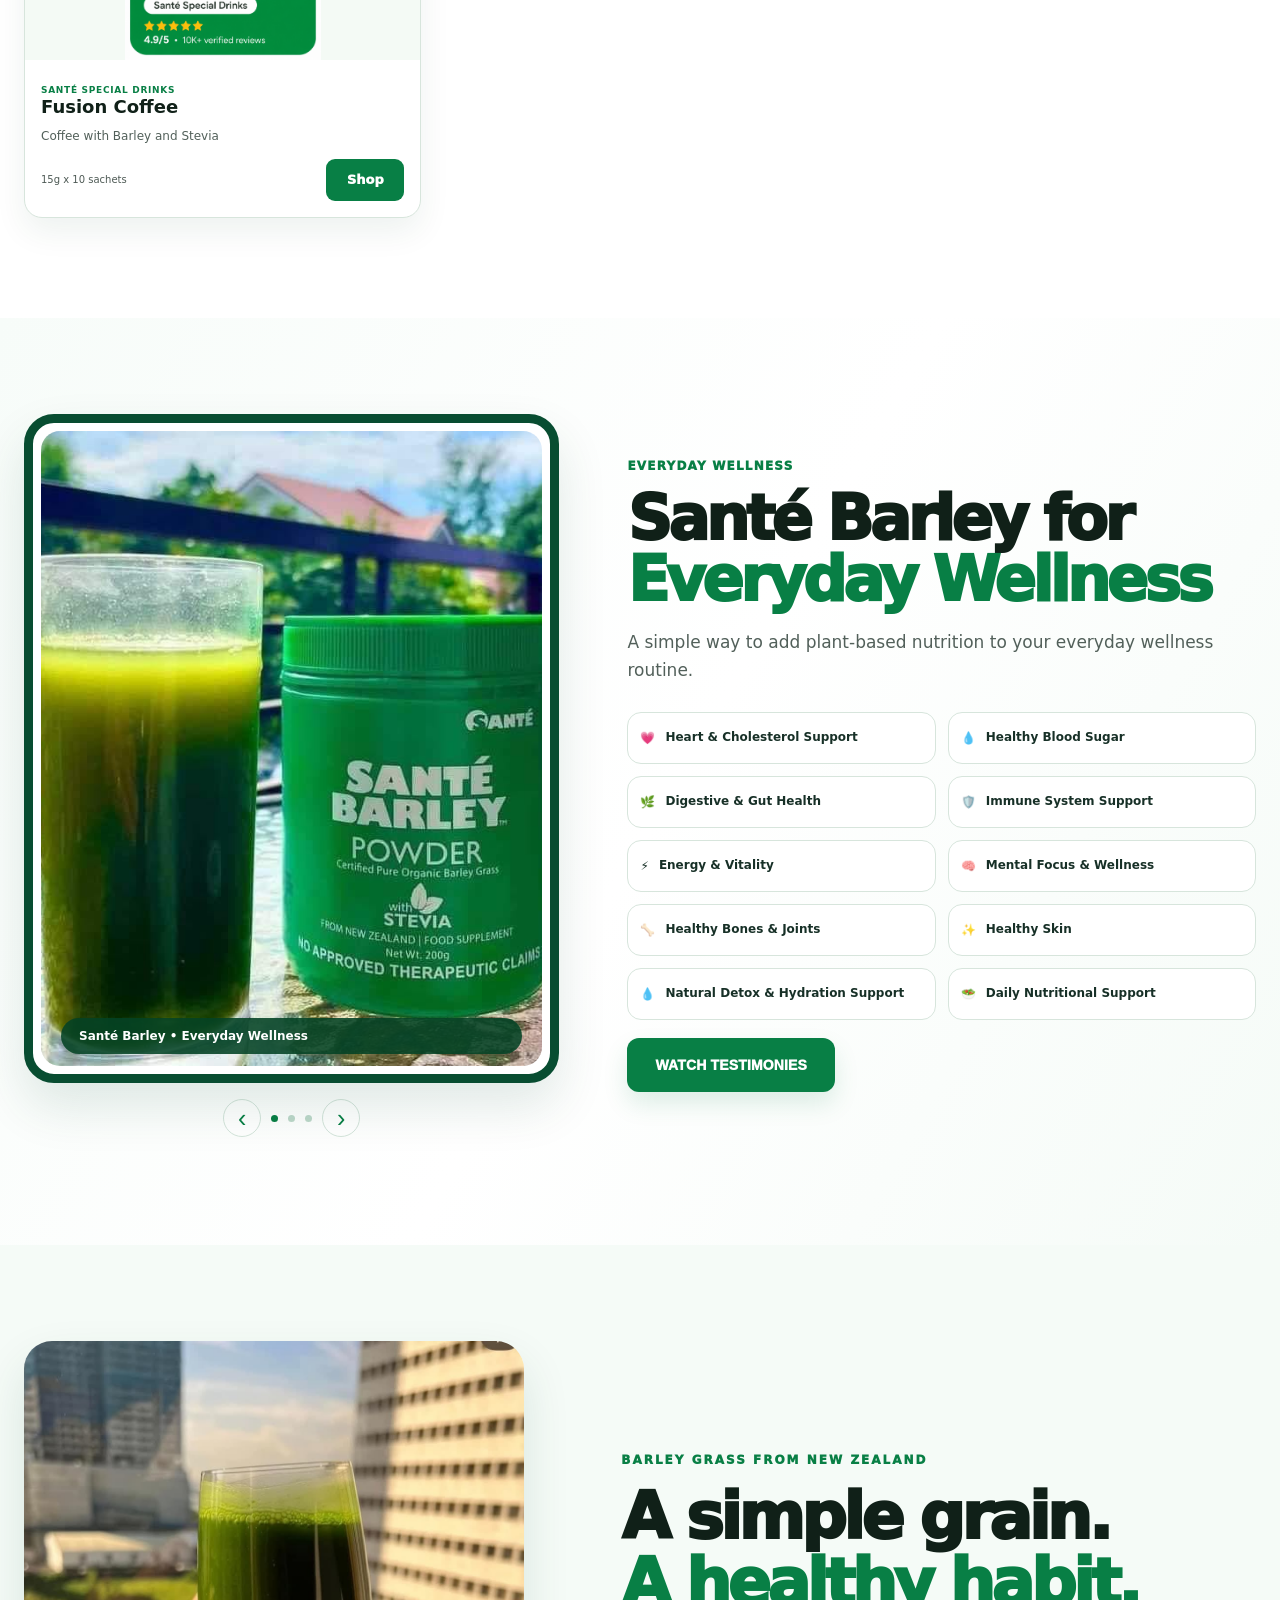
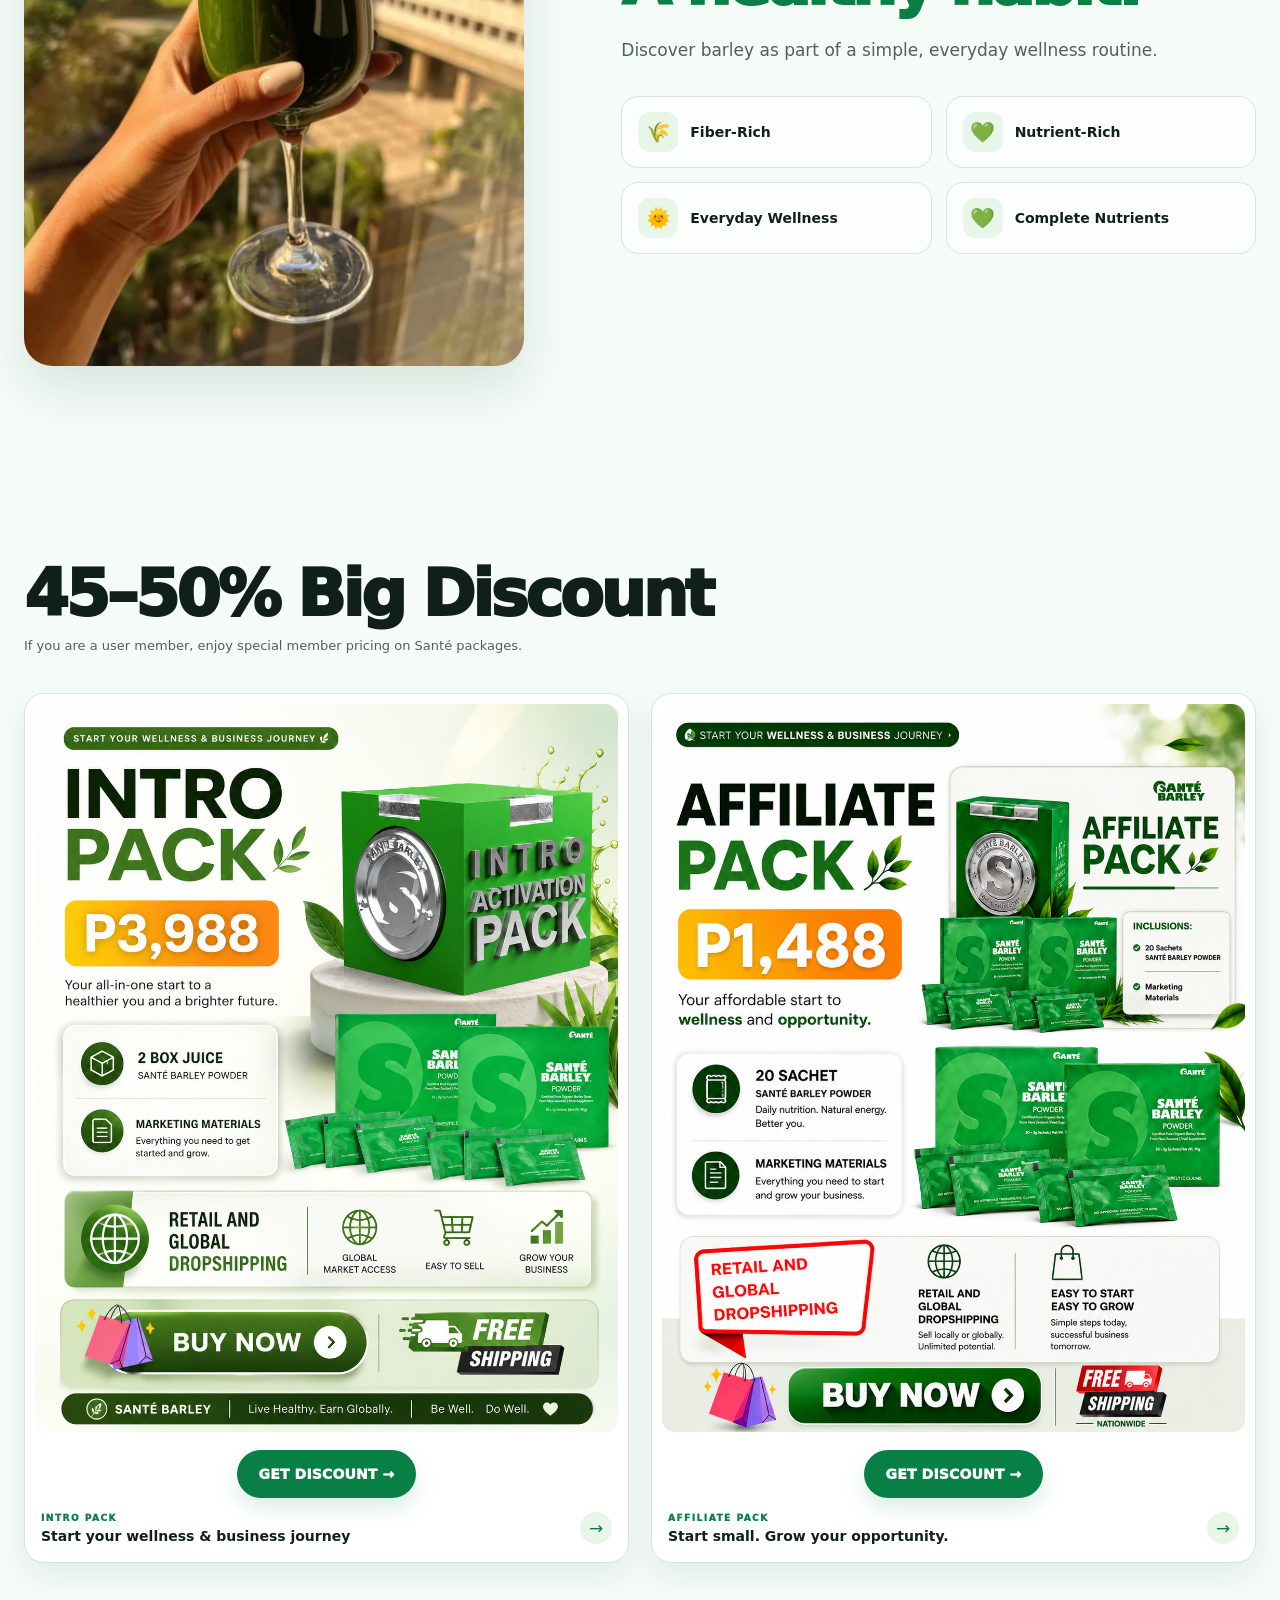
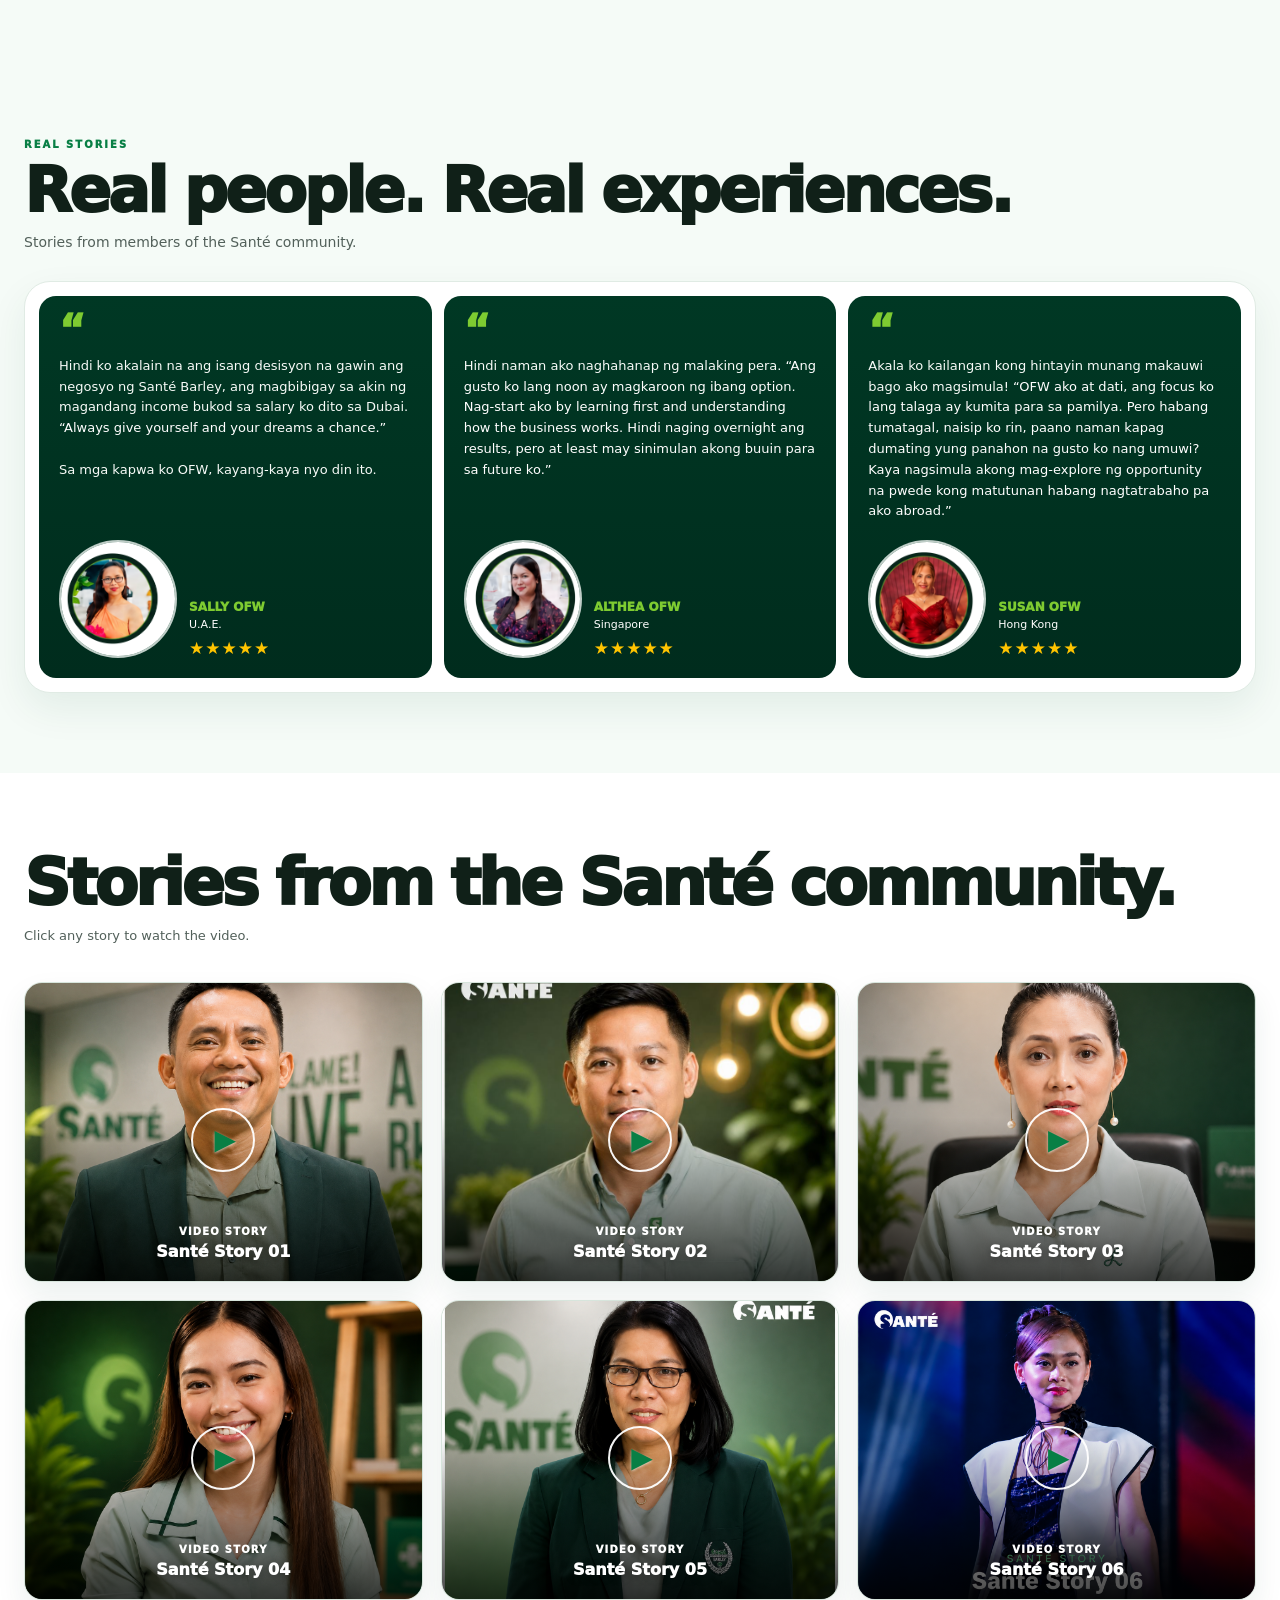
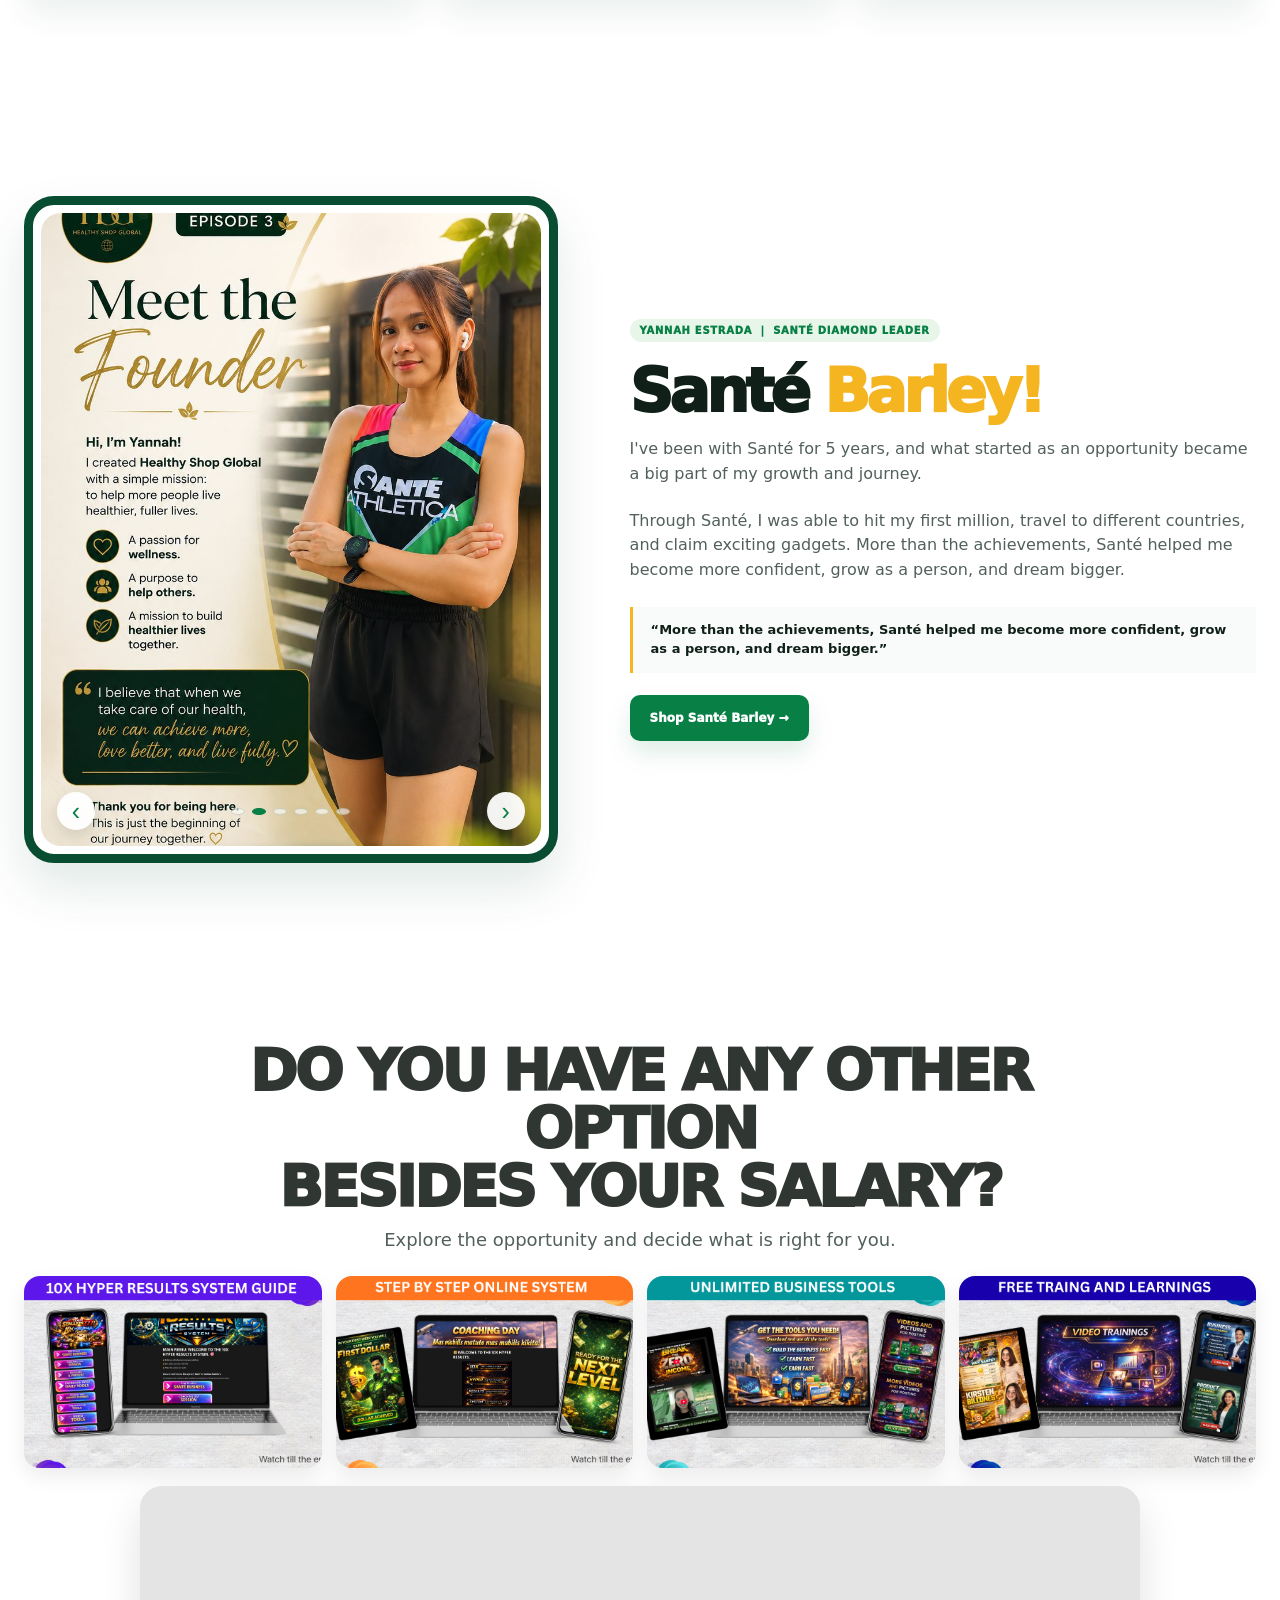
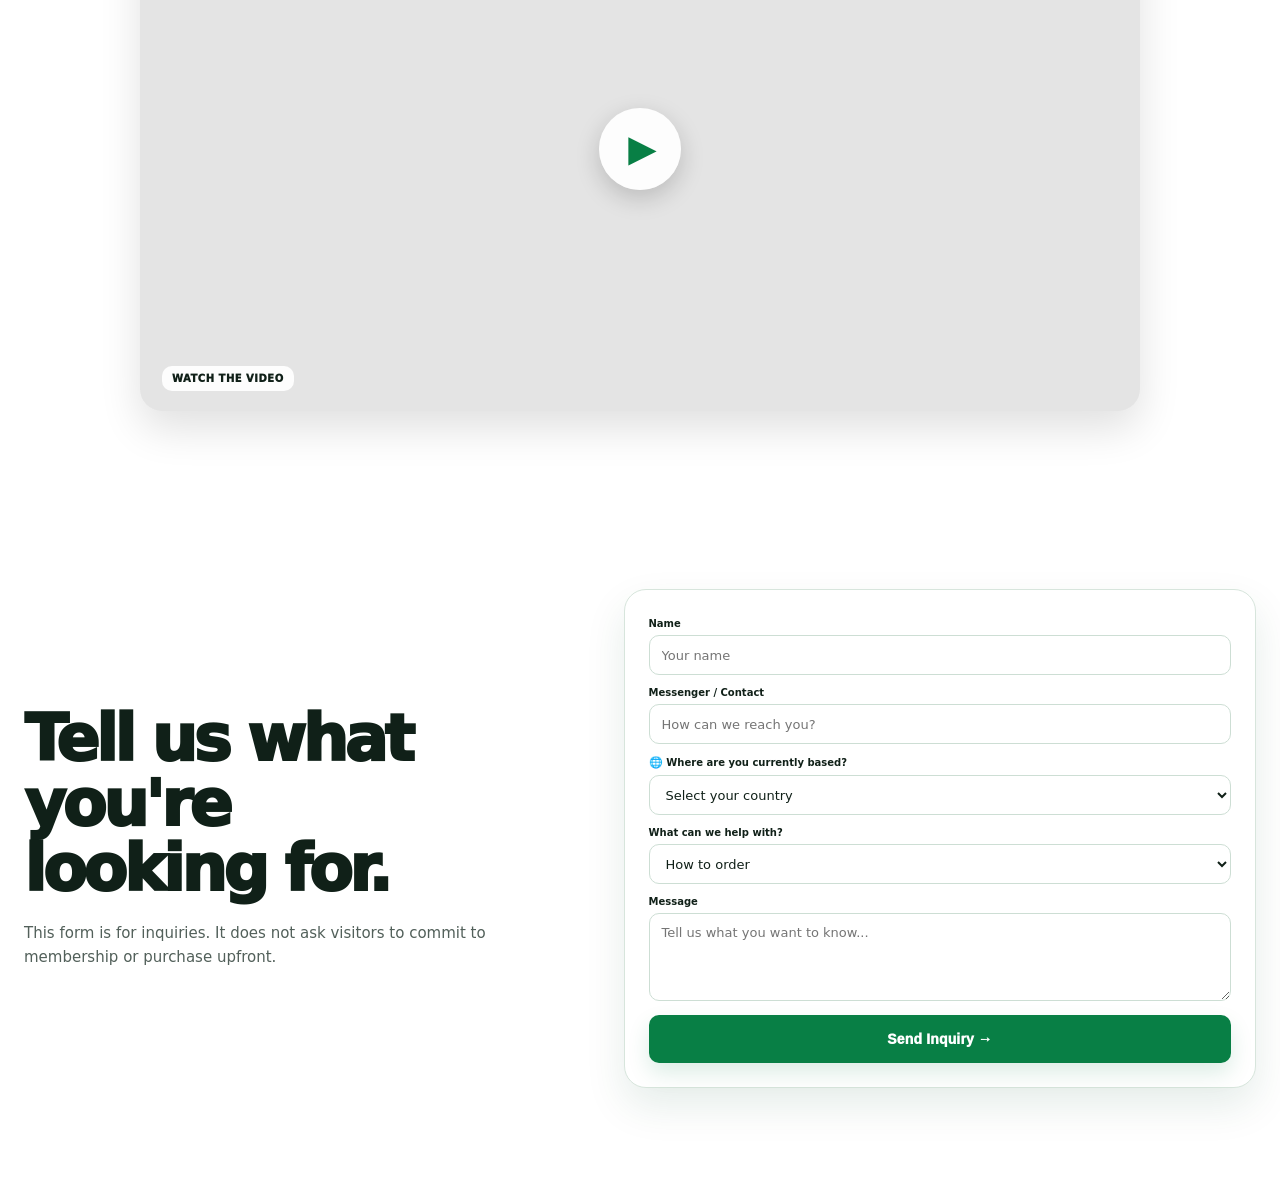
==== commit 7035ec37: "Restore original full homepage with videos and preserve SEO" ====
--- a/index.html
+++ b/index.html
@@ -1,23 +1,190 @@
 <!DOCTYPE html>
 <html lang="en">
 <head>
-<meta charset="UTF-8"><meta name="viewport" content="width=device-width,initial-scale=1.0">
-<title>Santé Barley Philippines | Wellness Products & How to Order | Santé</title>
-<meta name="description" content="Explore Santé Barley Philippines, product information, price guidance, FAQs, reviews and a simple path to order through a personalized Santé shop.">
-<link rel="canonical" href="https://lhes05.github.io/healthy-shop-global/">
-<meta name="robots" content="index,follow,max-image-preview:large,max-snippet:-1,max-video-preview:-1">
-<meta name="theme-color" content="#087f45"><meta name="author" content="Santé Philippines">
-<meta property="og:type" content="website"><meta property="og:site_name" content="Santé Philippines"><meta property="og:title" content="Santé Barley Philippines | Wellness Products & How to Order"><meta property="og:description" content="Explore Santé Barley, price guidance, FAQs, reviews and how to order in the Philippines."><meta property="og:url" content="https://lhes05.github.io/healthy-shop-global/"><meta property="og:image" content="https://lhes05.github.io/healthy-shop-global/assets/images/Page%201.jpg"><meta property="og:image:alt" content="Santé Barley product">
-<meta name="twitter:card" content="summary_large_image"><meta name="twitter:title" content="Santé Barley Philippines | Wellness Products & How to Order"><meta name="twitter:description" content="Explore Santé Barley, price guidance, reviews and how to order."><meta name="twitter:image" content="https://lhes05.github.io/healthy-shop-global/assets/images/Page%201.jpg">
-<style>body{margin:0;font-family:system-ui,sans-serif;color:#102018;background:#f5fbf7}a{color:#087f45}.growth-nav{padding:16px 24px;background:#fff;border-bottom:1px solid #d7e5dc;display:flex;gap:14px;justify-content:center;flex-wrap:wrap;font-weight:800;font-size:14px}.growth-nav a{text-decoration:none}.growth-hero{max-width:1100px;margin:auto;padding:72px 24px 48px}.growth-hero h1{font-size:clamp(44px,7vw,76px);line-height:1;letter-spacing:-4px;margin:0 0 18px}.growth-hero p{font-size:18px;line-height:1.6;max-width:720px;color:#52605a}.growth-buttons{display:flex;gap:12px;flex-wrap:wrap;margin-top:26px}.btn{display:inline-flex;padding:14px 22px;border-radius:999px;background:#087f45;color:#fff;text-decoration:none;font-weight:900}.btn.alt{background:#e7f6e9;color:#087f45}.growth-grid{max-width:1100px;margin:auto;padding:24px;display:grid;grid-template-columns:repeat(3,1fr);gap:16px}.growth-card{background:#fff;border:1px solid #d7e5dc;border-radius:20px;padding:22px;box-shadow:0 10px 25px rgba(7,75,47,.06)}.growth-card h2{font-size:23px;margin:0 0 9px}.growth-card p{color:#52605a;line-height:1.55}.growth-section{max-width:1100px;margin:24px auto;padding:34px 24px}.growth-section h2{font-size:38px;letter-spacing:-2px}.order-strip{background:#fff;border:1px solid #d7e5dc;border-radius:22px;padding:28px}.footer{padding:40px 24px;text-align:center;color:#52605a}@media(max-width:750px){.growth-grid{grid-template-columns:1fr}.growth-hero{padding-top:48px}.growth-hero h1{letter-spacing:-2.5px}}</style>
-<script type="application/ld+json">{"@context":"https://schema.org","@type":"WebSite","name":"Santé Philippines","url":"https://lhes05.github.io/healthy-shop-global/","description":"Santé Barley Philippines and everyday wellness product information."}</script>
-</head><body>
-<nav class="growth-nav"><a href="./sante-barley-philippines/">Santé Barley Philippines</a><a href="./sante-barley-price-philippines.html">Price Guide</a><a href="./sante-barley-review-philippines.html">Review Guide</a><a href="./sante-barley-philippines-faq.html">FAQ</a><a href="./sante-barley-order-philippines.html">How to Order</a><a href="#inquiry">Ask a Question</a></nav>
-<main>
-<section class="growth-hero"><p><strong>SANTÉ BARLEY PHILIPPINES</strong></p><h1>Better choices.<br><span style="color:#087f45">Better everyday.</span></h1><p>Explore Santé Barley and other Santé wellness products, check practical buying information, and choose the next step that fits you.</p><div class="growth-buttons"><a class="btn" href="./sante-barley-philippines/">Explore Santé Barley →</a><a class="btn alt" href="./sante-barley-order-philippines.html">How to Order →</a></div></section>
-<section class="growth-grid"><article class="growth-card"><h2>🌿 Explore</h2><p>Start with the dedicated Santé Barley Philippines product page for product information and wellness context.</p><a href="./sante-barley-philippines/">View Santé Barley</a></article><article class="growth-card"><h2>💰 Price</h2><p>Looking for price information? See the practical guide and check the current buying path before you order.</p><a href="./sante-barley-price-philippines.html">View Price Guide</a></article><article class="growth-card"><h2>⭐ Review</h2><p>Researching before buying? Read our practical buyer guide without invented testimonials or unsupported promises.</p><a href="./sante-barley-review-philippines.html">Read Review Guide</a></article><article class="growth-card"><h2>🛒 Order</h2><p>Ready to buy? Follow the simple ordering guide and continue to your personalized Santé shop.</p><a href="./sante-barley-order-philippines.html">See how to order</a></article><article class="growth-card"><h2>❓ Questions</h2><p>Want answers first? Read the FAQ covering products, ordering, member options and getting help.</p><a href="./sante-barley-philippines-faq.html">Read the FAQ</a></article><article class="growth-card"><h2>💬 Talk to Us</h2><p>Need help choosing your next step? Send a question and tell us what information you need.</p><a href="#inquiry">Ask a Question</a></article></section>
-<section class="growth-section"><div class="order-strip"><h2>Ready to order Santé Barley?</h2><p>Continue directly to your personalized Santé ordering page.</p><a class="btn" href="https://partner.mysante.com/lhes05" target="_blank" rel="noopener noreferrer">Order Santé Barley →</a></div></section>
-<section id="inquiry" class="growth-section"><div class="order-strip"><h2>Tell us what you're looking for.</h2><p>Need product information, ordering help, member information or distributor guidance? Send an inquiry and tell us what you need.</p><a class="btn alt" href="mailto:contact@mysante.com?subject=Sante%20Barley%20Inquiry">Send Inquiry →</a></div></section>
-</main><footer class="footer">Santé Philippines • Everyday Wellness</footer>
-<div style="padding:0 24px 30px;text-align:center;color:#52605a;font-size:14px">🌐 <a href="./" aria-current="page">English</a> · <a href="./ph/">Filipino</a></div>
-</body></html>+  <meta charset="UTF-8">
+  <meta name="viewport" content="width=device-width, initial-scale=1.0">
+  <meta name="description" content="Santé Barley Philippines and Santé wellness products, product information, community stories, videos, ordering guidance and a clear path to our personalized Santé shop.">
+  <title>Santé Barley Philippines | Wellness Products, Stories & How to Order</title>
+  <link rel="canonical" href="https://lhes05.github.io/healthy-shop-global/">
+  <meta name="robots" content="index,follow,max-image-preview:large,max-snippet:-1,max-video-preview:-1">
+  <meta name="theme-color" content="#087f45">
+  <meta property="og:type" content="website">
+  <meta property="og:site_name" content="Santé Philippines">
+  <meta property="og:title" content="Santé Barley Philippines | Wellness Products, Stories & How to Order">
+  <meta property="og:description" content="Explore Santé Barley and Santé wellness products, community stories, videos, buying information and ordering guidance.">
+  <meta property="og:url" content="https://lhes05.github.io/healthy-shop-global/">
+  <meta property="og:image" content="https://lhes05.github.io/healthy-shop-global/assets/images/Page%201.jpg">
+  <meta property="og:image:alt" content="Santé Barley product">
+  <meta name="twitter:card" content="summary_large_image">
+  <meta name="twitter:title" content="Santé Barley Philippines | Wellness Products, Stories & How to Order">
+  <meta name="twitter:description" content="Explore Santé Barley, community stories, videos, buying information and ordering guidance.">
+  <meta name="twitter:image" content="https://lhes05.github.io/healthy-shop-global/assets/images/Page%201.jpg">
+  <link rel="stylesheet" href="style.css?v=27">
+  <link rel="stylesheet" href="story-play-position.css?v=1">
+  <style>
+    .product-stage .slider-arrow,.product-stage button{display:none!important}
+    .testimony-modal{position:fixed;inset:0;z-index:1000;display:none;align-items:center;justify-content:center;padding:24px;background:rgba(0,0,0,.72)}
+    .testimony-modal.is-open{display:flex}.testimony-dialog{position:relative;width:min(900px,100%);background:#fff;border-radius:18px;padding:12px;box-shadow:0 24px 70px rgba(0,0,0,.28)}
+    .testimony-dialog iframe{display:block;width:100%;aspect-ratio:16/9;border:0;border-radius:12px}.testimony-close{position:absolute;right:-12px;top:-12px;width:40px;height:40px;border:0;border-radius:50%;background:#fff;color:#123;font-size:25px;line-height:1;cursor:pointer;box-shadow:0 5px 18px rgba(0,0,0,.22)}body.modal-open{overflow:hidden}
+    .more-than-section{background:#f5fbf7;color:#102018;padding:78px 0 86px;scroll-margin-top:76px}.more-than-heading{margin:0 0 28px}.more-than-heading h2{margin:0;font-size:clamp(40px,4.6vw,60px);line-height:1.02;letter-spacing:-3px;font-weight:950;color:#102018}.more-than-grid{display:grid;grid-template-columns:repeat(4,minmax(0,1fr));gap:12px}.more-than-card{min-height:140px;border:1px solid #d7e5dc;border-radius:18px;background:#fff;padding:18px 16px;box-shadow:0 10px 24px rgba(7,75,47,.06)}.more-than-icon{width:34px;height:34px;border-radius:10px;background:#e7f6e9;display:flex;align-items:center;justify-content:center;font-size:18px;margin-bottom:14px}.more-than-card h3{margin:0 0 7px;font-size:14px;color:#102018}.more-than-card p{margin:0;color:#52605a;font-size:11px;line-height:1.45}.more-than-card:hover{transform:translateY(-2px);box-shadow:0 14px 30px rgba(7,75,47,.09);transition:transform .18s ease,box-shadow .18s ease}
+    .simple-grain-section{background:#f5fbf7;color:#102018;padding:84px 0 92px;scroll-margin-top:76px}.simple-grain-grid{display:grid;grid-template-columns:minmax(380px,.9fr) minmax(480px,1.1fr);gap:70px;align-items:center}.simple-grain-media{width:100%;max-width:500px}.simple-grain-frame{width:100%;aspect-ratio:4/5;border-radius:28px;overflow:hidden;background:#fff;box-shadow:0 22px 48px rgba(7,75,47,.12)}.simple-grain-frame img{display:block;width:100%;height:100%;object-fit:cover;object-position:center}.simple-grain-copy{max-width:650px}.simple-grain-eyebrow{display:block;margin-bottom:18px;color:#087f45;font-size:12px;letter-spacing:2px;font-weight:950}.simple-grain-copy h2{margin:0 0 20px;font-size:clamp(48px,5vw,70px);line-height:1.02;letter-spacing:-3.8px;font-weight:950;color:#102018}.simple-grain-copy h2 span{color:#087f45}.simple-grain-copy>p{margin:0 0 28px;color:#52605a;font-size:17px;line-height:1.7;max-width:620px}.simple-grain-benefits{display:grid;grid-template-columns:repeat(2,minmax(0,1fr));gap:12px}.simple-grain-benefit{min-height:72px;display:flex;align-items:center;gap:12px;padding:12px 16px;border:1px solid #d7e5dc;border-radius:17px;background:rgba(255,255,255,.72);font-size:14px;font-weight:850;color:#102018}.simple-grain-icon{width:40px;height:40px;flex:0 0 40px;border-radius:12px;background:#e7f6e9;display:flex;align-items:center;justify-content:center;font-size:20px}
+    .discount-section{background:#f5fbf7;color:#102018;padding:82px 0 92px;scroll-margin-top:76px}.discount-heading{margin:0 0 28px}.discount-heading h2{margin:0 0 8px;font-size:clamp(44px,5vw,64px);line-height:1.02;letter-spacing:-3.4px;font-weight:950;color:#102018}.discount-heading p{margin:0;color:#52605a;font-size:13px;line-height:1.5}.discount-grid{display:grid;grid-template-columns:repeat(2,minmax(0,1fr));gap:20px}.discount-card{background:#fff;border:1px solid #d7e5dc;border-radius:20px;padding:10px 10px 18px;box-shadow:0 12px 30px rgba(7,75,47,.08);overflow:hidden}.discount-card img{display:block;width:100%;height:auto;aspect-ratio:auto;object-fit:contain;background:#fff;border-radius:13px}.discount-action{text-align:center;padding:18px 0 10px}.discount-button{display:inline-flex;align-items:center;justify-content:center;min-height:48px;padding:0 22px;border-radius:999px;background:#087f45;color:#fff;text-decoration:none;font-size:14px;line-height:1.2;font-weight:950;letter-spacing:.15px;box-shadow:0 10px 22px rgba(8,127,69,.14)}.discount-meta{display:flex;align-items:center;justify-content:space-between;gap:12px;padding:4px 6px 0}.discount-meta small{display:block;color:#087f45;font-size:9px;letter-spacing:1.5px;font-weight:950}.discount-meta strong{display:block;margin-top:5px;color:#102018;font-size:14px}.discount-arrow{width:32px;height:32px;border-radius:50%;background:#e7f6e9;color:#087f45;display:flex;align-items:center;justify-content:center;font-size:17px;flex:0 0 32px}
+    .stories-section{background:#fff;color:#102018;padding:78px 0 88px;scroll-margin-top:76px}.stories-heading{margin:0 0 28px}.stories-heading h2{margin:0 0 10px;font-size:clamp(42px,5vw,64px);line-height:1.02;letter-spacing:-3.4px;font-weight:950}.stories-heading p{margin:0;color:#52605a;font-size:13px;line-height:1.5}.stories-grid{display:grid;grid-template-columns:repeat(3,minmax(0,1fr));gap:16px}.story-card{position:relative;border:1px solid #d7e5dc;border-radius:18px;background:#fff;overflow:hidden;box-shadow:0 12px 28px rgba(7,75,47,.10);cursor:pointer}.story-card img{display:block;width:100%;aspect-ratio:1.33/1;object-fit:cover}.story-card-overlay{position:absolute;inset:0;display:flex;flex-direction:column;align-items:center;justify-content:center;background:linear-gradient(to bottom,rgba(0,0,0,0) 45%,rgba(0,0,0,.72) 100%);color:#fff;text-align:center;padding:20px}.story-play{width:64px;height:64px;border-radius:50%;border:1px solid rgba(0,0,0,.18);background:rgba(255,255,255,.96);color:#087f45;display:flex;align-items:center;justify-content:center;font-size:28px;line-height:1;box-shadow:0 8px 24px rgba(0,0,0,.20);margin-bottom:auto;transform:translateY(12px)}.story-play span{display:block;margin-left:4px}.story-label{margin-top:auto;font-size:10px;letter-spacing:1.2px;font-weight:950}.story-title{margin-top:5px;font-size:16px;font-weight:950;text-shadow:0 2px 8px rgba(0,0,0,.35)}
+    .barley-feature-section{background:#fff;padding:88px 0 96px;scroll-margin-top:76px}.barley-feature-grid{display:grid;grid-template-columns:minmax(420px,.92fr) minmax(500px,1.08fr);gap:54px;align-items:center}.barley-feature-media{position:relative}.barley-feature-frame{position:relative;width:min(100%,590px);aspect-ratio:4/5;border:9px solid #084d31;border-radius:30px;background:#fff;padding:8px;overflow:hidden;box-shadow:0 24px 50px rgba(7,75,47,.12)}.barley-feature-frame img{display:block;width:100%;height:100%;object-fit:cover;object-position:center;border-radius:20px}.barley-feature-controls{position:absolute;left:24px;right:24px;bottom:24px;display:flex;align-items:center;justify-content:space-between;gap:10px}.barley-feature-arrow{width:38px;height:38px;border:0;border-radius:50%;background:rgba(255,255,255,.94);color:#087f45;font-size:25px;line-height:1;cursor:pointer;box-shadow:0 5px 16px rgba(0,0,0,.12)}.barley-feature-dots{display:flex;align-items:center;justify-content:center;gap:7px;flex:1}.barley-feature-dot{width:7px;height:7px;border-radius:50%;background:rgba(255,255,255,.6);border:1px solid rgba(0,75,45,.18);cursor:pointer}.barley-feature-dot.active{background:#087f45;border-color:#087f45}.barley-feature-copy{padding:4px 0}.barley-feature-eyebrow{display:inline-flex;align-items:center;padding:6px 10px;border-radius:999px;background:#e7f6e9;color:#087f45;font-size:10px;letter-spacing:.7px;font-weight:950;margin-bottom:20px}.barley-feature-copy h2{margin:0 0 16px;font-size:clamp(46px,4.7vw,68px);line-height:.98;letter-spacing:-3.8px;font-weight:950;color:#102018}.barley-feature-copy h2 span{color:#f5b521}.barley-feature-copy>p{margin:0 0 22px;color:#52605a;font-size:16px;line-height:1.55;max-width:680px}.barley-feature-copy>p+p{margin-bottom:24px}.barley-feature-quote{border-left:3px solid #f5b521;background:#f8fbf9;padding:14px 18px;margin:0 0 22px;color:#102018;font-size:13px;line-height:1.45;font-weight:800;max-width:650px}.barley-feature-cta{display:inline-flex;align-items:center;justify-content:center;min-height:46px;padding:0 20px;border-radius:10px;background:#087f45;color:#fff;font-size:12px;font-weight:950;box-shadow:0 12px 24px rgba(8,127,69,.13)}
+    .inquiry-section{background:#fff;color:#102018;padding:88px 0 96px;scroll-margin-top:76px}.inquiry-grid{display:grid;grid-template-columns:minmax(340px,.9fr) minmax(460px,1.1fr);gap:72px;align-items:center}.inquiry-copy{max-width:560px}.inquiry-copy h2{margin:0 0 18px;font-size:clamp(44px,5vw,64px);line-height:1.02;letter-spacing:-3.5px;font-weight:950;color:#102018}.inquiry-copy p{margin:0;color:#52605a;font-size:15px;line-height:1.65;max-width:500px}.inquiry-form-card{background:#fff;border:1px solid #d7e5dc;border-radius:22px;padding:26px 22px 22px;box-shadow:0 18px 40px rgba(7,75,47,.10)}.inquiry-field{margin-bottom:12px}.inquiry-field label{display:block;margin:0 0 6px;color:#102018;font-size:10px;font-weight:900}.inquiry-field input,.inquiry-field select,.inquiry-field textarea{display:block;width:100%;box-sizing:border-box;border:1px solid #cdded4;border-radius:10px;background:#fff;color:#102018;font:inherit;font-size:13px;padding:11px 12px;outline:none}.inquiry-field input,.inquiry-field select{height:40px}.inquiry-field textarea{min-height:88px;resize:vertical}.inquiry-field input:focus,.inquiry-field select:focus,.inquiry-field textarea:focus{border-color:#087f45;box-shadow:0 0 0 3px rgba(8,127,69,.08)}.inquiry-submit{width:100%;min-height:48px;margin-top:2px;border:0;border-radius:10px;background:#087f45;color:#fff;font-size:14px;line-height:1.2;font-weight:950;letter-spacing:.15px;cursor:pointer;box-shadow:0 10px 22px rgba(8,127,69,.14)}.inquiry-submit:hover{background:#066b3b}.inquiry-country{position:relative}.inquiry-country label::before{content:'🌐 ';font-size:11px}
+    @media(max-width:900px){.more-than-section{padding:60px 0 68px}.more-than-grid{grid-template-columns:repeat(2,minmax(0,1fr))}.simple-grain-section{padding:66px 0 74px}.simple-grain-grid{grid-template-columns:1fr;gap:42px}.simple-grain-media{max-width:560px;margin:0 auto}.simple-grain-copy{max-width:none}.discount-section{padding:64px 0 74px}.discount-grid{grid-template-columns:1fr;gap:16px}.stories-section{padding:64px 0 74px}.stories-grid{grid-template-columns:repeat(2,minmax(0,1fr))}.barley-feature-section{padding:66px 0 76px}.barley-feature-grid{grid-template-columns:1fr;gap:38px}.barley-feature-frame{width:min(100%,560px);margin:0 auto}.barley-feature-copy{text-align:center}.barley-feature-copy>p{margin-left:auto;margin-right:auto}.barley-feature-quote{margin-left:auto;margin-right:auto;text-align:left}.barley-feature-cta{margin:0 auto}}
+    @media(max-width:900px){.inquiry-section{padding:66px 0 76px}.inquiry-grid{grid-template-columns:1fr;gap:38px}.inquiry-copy{max-width:none}.inquiry-copy h2{font-size:48px}.inquiry-copy p{max-width:680px}}
+    @media(max-width:600px){.inquiry-section{padding:52px 0 62px}.inquiry-grid{gap:28px}.inquiry-copy h2{font-size:40px;letter-spacing:-2.2px}.inquiry-copy p{font-size:14px}.inquiry-form-card{padding:22px 16px 18px;border-radius:18px}}
+    @media(max-width:600px){.more-than-grid{grid-template-columns:1fr}.simple-grain-section{padding:52px 0 62px}.simple-grain-grid{gap:32px}.simple-grain-frame{border-radius:22px}.simple-grain-copy h2{font-size:42px;letter-spacing:-2.4px}.simple-grain-copy>p{font-size:15px}.simple-grain-benefits{grid-template-columns:1fr}.simple-grain-benefit{min-height:66px}.discount-section{padding:52px 0 62px}.discount-heading h2{font-size:42px;letter-spacing:-2.4px}.discount-grid{gap:14px}.discount-card{padding:8px 8px 16px}.discount-card img{border-radius:11px}.stories-section{padding:52px 0 62px}.stories-heading h2{font-size:40px;letter-spacing:-2.2px}.stories-grid{grid-template-columns:1fr;gap:14px}.story-card img{aspect-ratio:1.33/1}.story-play{width:58px;height:58px;font-size:25px}.story-title{font-size:15px}.barley-feature-section{padding:52px 0 62px}.barley-feature-frame{border-width:6px;border-radius:23px;padding:5px}.barley-feature-frame img{border-radius:16px}.barley-feature-controls{left:14px;right:14px;bottom:14px}.barley-feature-copy h2{font-size:40px;letter-spacing:-2.2px}.barley-feature-copy>p{font-size:15px}.barley-feature-quote{font-size:12px}}
+    .help-chat-widget{position:fixed;right:24px;bottom:22px;z-index:950;font-family:inherit}.help-chat-panel{width:288px;background:#fff;border:1px solid #d7e5dc;border-radius:22px;padding:12px;box-shadow:0 24px 55px rgba(7,75,47,.18);margin-bottom:10px;display:none}.help-chat-panel.is-open{display:block}.help-chat-title{padding:8px 9px 12px;font-size:17px;font-weight:950;color:#102018}.help-chat-options{display:grid;gap:7px}.help-chat-option{width:100%;border:0;border-radius:12px;background:#f1f8f3;color:#102018;text-align:left;padding:11px 13px;font:inherit;font-size:13px;font-weight:850;cursor:pointer;transition:background .15s ease,transform .15s ease}.help-chat-option:hover{background:#e5f3e9;transform:translateY(-1px)}.help-chat-toggle{margin-left:auto;border:0;border-radius:999px;background:#087f45;color:#fff;min-height:46px;padding:0 20px;font:inherit;font-size:13px;font-weight:950;box-shadow:0 12px 28px rgba(8,127,69,.24);cursor:pointer}.help-chat-toggle:hover{background:#066b3b}.help-chat-toggle:focus-visible,.help-chat-option:focus-visible{outline:3px solid rgba(8,127,69,.25);outline-offset:2px}
+    @media(max-width:600px){.help-chat-widget{right:14px;bottom:14px}.help-chat-panel{width:min(288px,calc(100vw - 28px));border-radius:19px}.help-chat-toggle{min-height:44px;padding:0 17px}}
+    .help-order-details{display:none;padding:2px 0 0}.help-order-details.is-open{display:block}.help-order-back{display:inline-flex;align-items:center;gap:6px;border:0;background:transparent;color:#087f45;font:inherit;font-size:12px;font-weight:900;padding:5px 7px 10px;cursor:pointer}.help-order-step{border:1px solid #dbe8df;border-radius:12px;background:#fff;padding:11px 10px;margin-bottom:7px}.help-order-step strong{display:block;color:#102018;font-size:12px;font-weight:950;margin-bottom:5px}.help-order-step span{display:block;color:#52605a;font-size:10px;line-height:1.45}.help-order-shop{display:flex;align-items:center;justify-content:center;width:100%;min-height:40px;margin-top:8px;border-radius:10px;background:#087f45;color:#fff;text-decoration:none;font-size:12px;font-weight:950;box-shadow:0 8px 18px rgba(8,127,69,.16)}
+  </style>
+</head>
+<body>
+  <nav class="nav"><div class="wrap navin"><a class="brand" href="#top" aria-label="Santé Wellness home"><img class="brandmark" src="assets/images/brand-logo.png" alt="Santé logo"><span class="brand-copy">SANTÉ<small>WELLNESS</small></span></a><div class="navlinks" aria-label="Main navigation"><a href="#why-sante">Why Santé</a><a href="#products">Products</a><a href="#business">Business</a><a href="#wellness">Wellness</a><a href="#barley">Barley</a></div></div></nav>
+  <main id="top">
+    <section class="hero"><div class="wrap hero-grid"><div class="hero-copy"><h1><span class="headline-black">Better choices.</span><br><span class="headline-green">Better everyday.</span></h1><p class="hero-lead">Discover Santé wellness products for daily nutrition, coffee moments, beauty and more — then choose the journey that fits you.</p><div class="hero-actions"><a class="hero-shop" href="https://partner.mysante.com/lhes05" target="_blank" rel="noopener noreferrer">Explore Products →</a><a class="hero-why" href="#why-sante">Why Santé?</a></div></div><div class="product-stage"><div class="product-frame"><img src="assets/images/product-barley-canister.png" alt="Santé Barley Canister 200g product card"></div></div></div></section>
+    <section class="stats-strip" aria-label="Santé highlights"><div class="wrap stats-grid"><div class="stat-card"><strong>17+</strong><span>Years*</span></div><div class="stat-card"><strong>12+</strong><span>International*</span></div><div class="stat-card"><strong>24/7</strong><span>Online</span></div><div class="stat-card"><strong class="heart">♥</strong><span>Community</span></div></div></section>
+    <section id="why-sante" class="why-section"><div class="wrap"><div class="why-heading"><h2>Wellness built for real life.</h2><p>A clean, modern way to discover products, learn about barley, and connect with a community around everyday wellness.</p></div><div class="why-grid"><article class="why-card"><div class="why-icon">🌱</div><h3>Wellness Focused</h3><p>Explore everyday wellness products across nutrition, drinks, beauty and personal care.</p></article><article class="why-card"><div class="why-icon">🌎</div><h3>Global Reach</h3><p>Santé presents a growing international presence and wellness community.</p></article><article class="why-card"><div class="why-icon">🛒</div><h3>Easy to Explore</h3><p>Browse products online and use the quick chat menu when you need help.</p></article><article class="why-card"><div class="why-icon">🤝</div><h3>People First</h3><p>Real people, real stories and a supportive community are part of the journey.</p></article></div></div></section>
+    <section id="products" class="products-section"><div class="wrap"><div class="products-heading"><h2>Real products. Now on the site.</h2><p>Explore the Santé products featured on this site. Each card can take you directly to the shop.</p></div><div class="products-grid">
+      <article class="product-card"><img src="assets/images/product-barliccino.png" alt="Santé Barliccino Coffee"><div class="product-info"><span class="product-kicker">SANTÉ WELLNESS</span><h3>Barliccino Coffee</h3><p>Coffee with Garlic Extract, Barley &amp; Stevia</p><div class="product-bottom"><small>12g x 10 sachets</small><a href="https://partner.mysante.com/lhes05" target="_blank" rel="noopener noreferrer">Shop</a></div></div></article>
+      <article class="product-card"><img src="assets/images/product-fibrenergy.png" alt="Santé FibrEnergy"><div class="product-info"><span class="product-kicker">SANTÉ WELLNESS</span><h3>Santé FibrEnergy</h3><p>Barley · Chia · Oats Cereal Mix</p><div class="product-bottom"><small>21g x 10 sachets</small><a href="https://partner.mysante.com/lhes05" target="_blank" rel="noopener noreferrer">Shop</a></div></div></article>
+      <article class="product-card"><img src="assets/images/product-boost-coffee.png" alt="Boost Coffee"><div class="product-info"><span class="product-kicker">SANTÉ SPECIAL DRINKS</span><h3>Boost Coffee</h3><p>Coffee with Barley Grass</p><div class="product-bottom"><small>15g x 10 sachets</small><a href="https://partner.mysante.com/lhes05" target="_blank" rel="noopener noreferrer">Shop</a></div></div></article>
+      <article class="product-card"><img src="assets/images/product-barley-canister.png" alt="Santé Barley Canister"><div class="product-info"><span class="product-kicker">SANTÉ WELLNESS</span><h3>Santé Barley Canister</h3><p>Pure barley powder food supplement</p><div class="product-bottom"><small>200g canister</small><a href="https://partner.mysante.com/lhes05" target="_blank" rel="noopener noreferrer">Shop</a></div></div></article>
+      <article class="product-card"><img src="assets/images/product-barley-powder.png" alt="Santé Barley Powder"><div class="product-info"><span class="product-kicker">SANTÉ WELLNESS</span><h3>Santé Barley Powder</h3><p>Pure organic barley powder</p><div class="product-bottom"><small>3g x 30 sachets</small><a href="https://partner.mysante.com/lhes05" target="_blank" rel="noopener noreferrer">Shop</a></div></div></article>
+      <article class="product-card"><img src="assets/images/product-beauty-collagen.png" alt="Santé Beauty Collagen"><div class="product-info"><span class="product-kicker">SANTÉ BEAUTY</span><h3>Santé Beauty Collagen</h3><p>Collagen + Barley</p><div class="product-bottom"><small>14 sachets x 10g</small><a href="https://partner.mysante.com/lhes05" target="_blank" rel="noopener noreferrer">Shop</a></div></div></article>
+      <article class="product-card"><img src="assets/images/product-fusion-coffee.png" alt="Fusion Coffee"><div class="product-info"><span class="product-kicker">SANTÉ SPECIAL DRINKS</span><h3>Fusion Coffee</h3><p>Coffee with Barley and Stevia</p><div class="product-bottom"><small>15g x 10 sachets</small><a href="https://partner.mysante.com/lhes05" target="_blank" rel="noopener noreferrer">Shop</a></div></div></article>
+    </div></div></section>
+    <section id="barley-wellness" class="barley-wellness-section"><div class="wrap barley-wellness-grid"><div class="barley-gallery"><div class="barley-gallery-frame"><img id="barleyWellnessImage" src="assets/images/wellness-barley-01.jpg" alt="Santé Barley wellness drink" onerror="this.onerror=null;this.src='assets/images/product-barley-canister.png'"><div class="barley-gallery-label">Santé Barley • Everyday Wellness</div></div><div class="barley-gallery-controls" aria-label="Barley wellness photos"><button type="button" id="barleyPrev" aria-label="Previous photo">‹</button><span class="barley-dot active"></span><span class="barley-dot"></span><span class="barley-dot"></span><button type="button" id="barleyNext" aria-label="Next photo">›</button></div></div><div class="barley-wellness-copy"><span class="barley-eyebrow">EVERYDAY WELLNESS</span><h2>Santé Barley for<br><span>Everyday Wellness</span></h2><p>A simple way to add plant-based nutrition to your everyday wellness routine.</p><div class="wellness-benefits"><div>💗 <strong>Heart &amp; Cholesterol Support</strong></div><div>💧 <strong>Healthy Blood Sugar</strong></div><div>🌿 <strong>Digestive &amp; Gut Health</strong></div><div>🛡️ <strong>Immune System Support</strong></div><div>⚡ <strong>Energy &amp; Vitality</strong></div><div>🧠 <strong>Mental Focus &amp; Wellness</strong></div><div>🦴 <strong>Healthy Bones &amp; Joints</strong></div><div>✨ <strong>Healthy Skin</strong></div><div>💧 <strong>Natural Detox &amp; Hydration Support</strong></div><div>🥗 <strong>Daily Nutritional Support</strong></div></div><button type="button" class="testimony-button" id="testimonyOpen">WATCH TESTIMONIES</button></div></div></section>
+    <section id="simple-grain" class="simple-grain-section"><div class="wrap simple-grain-grid"><div class="simple-grain-media"><div class="simple-grain-frame"><img src="assets/images/488686897_1098578955619075_3476739740574790101_n.jpg" alt="Fresh Santé Barley grass drink"></div></div><div class="simple-grain-copy"><span class="simple-grain-eyebrow">BARLEY GRASS FROM NEW ZEALAND</span><h2>A simple grain.<br><span>A healthy habit.</span></h2><p>Discover barley as part of a simple, everyday wellness routine.</p><div class="simple-grain-benefits"><div class="simple-grain-benefit"><span class="simple-grain-icon">🌾</span><span>Fiber-Rich</span></div><div class="simple-grain-benefit"><span class="simple-grain-icon">💚</span><span>Nutrient-Rich</span></div><div class="simple-grain-benefit"><span class="simple-grain-icon">🌞</span><span>Everyday Wellness</span></div><div class="simple-grain-benefit"><span class="simple-grain-icon">💚</span><span>Complete Nutrients</span></div></div></div></div></section>
+    <section id="discount" class="discount-section"><div class="wrap"><div class="discount-heading"><h2>45–50% Big Discount</h2><p>If you are a user member, enjoy special member pricing on Santé packages.</p></div><div class="discount-grid"><article class="discount-card"><img src="assets/images/intro-pack.png" alt="Santé Intro Pack discount package"><div class="discount-action"><a class="discount-button" href="https://partner.mysante.com/lhes05" target="_blank" rel="noopener noreferrer">GET DISCOUNT →</a></div><div class="discount-meta"><div><small>INTRO PACK</small><strong>Start your wellness &amp; business journey</strong></div><span class="discount-arrow">→</span></div></article><article class="discount-card"><img src="assets/images/affiliate-pack.png" alt="Santé Affiliate Pack discount package"><div class="discount-action"><a class="discount-button" href="https://partner.mysante.com/lhes05" target="_blank" rel="noopener noreferrer">GET DISCOUNT →</a></div><div class="discount-meta"><div><small>AFFILIATE PACK</small><strong>Start small. Grow your opportunity.</strong></div><span class="discount-arrow">→</span></div></article></div></div></section>
+    <section id="more-than" class="more-than-section"><div class="wrap"><div class="more-than-heading"><h2>More than a product page.</h2></div><div class="more-than-grid"><article class="more-than-card"><div class="more-than-icon">⚡</div><h3>Convenience</h3><p>Discover products and order online through your personalized shop link.</p></article><article class="more-than-card"><div class="more-than-icon">💚</div><h3>Community</h3><p>Connect with people who are building healthier everyday routines.</p></article><article class="more-than-card"><div class="more-than-icon">✨</div><h3>Lifestyle</h3><p>Wellness can fit into your coffee break, morning routine and busy days.</p></article><article class="more-than-card"><div class="more-than-icon">🚀</div><h3>Opportunity</h3><p>For those interested, learn more about becoming a Santé distributor.</p></article></div></div></section>
+    <section id="three-simple-steps" class="three-simple-steps-section"><div class="wrap"><div class="three-simple-steps-heading"><h2>Three simple steps.</h2></div><div class="three-simple-steps-grid"><article class="three-simple-step-card"><span>STEP 01</span><h3>Explore</h3><p>Browse the products and learn which category fits your routine.</p></article><article class="three-simple-step-card"><span>STEP 02</span><h3>Connect</h3><p>Use <strong>Chat with us</strong> for ordering, discounts, distributor questions or direct help.</p></article><article class="three-simple-step-card"><span>STEP 03</span><h3>Start</h3><p>Choose your next step and continue through the appropriate link.</p></article></div></div></section>
+    <section id="stories" class="stories-section"><div class="wrap"><div class="stories-heading"><h2>Stories from the Santé community.</h2><p>Click any story to watch the video.</p></div><div class="stories-grid">
+      <article class="story-card" data-video="assets/videos/story-01.mp4" tabindex="0" role="button" aria-label="Watch Santé Story 01"><img src="assets/images/STORY 1.png" alt="Santé Story 01"><div class="story-card-overlay"><div class="story-play" aria-hidden="true"><span>▶</span></div><div class="story-label">VIDEO STORY</div><div class="story-title">Santé Story 01</div></div></article>
+      <article class="story-card" data-video="assets/videos/story-02.mp4" tabindex="0" role="button" aria-label="Watch Santé Story 02"><img src="assets/images/story-02.jpg" alt="Santé Story 02"><div class="story-card-overlay"><div class="story-play" aria-hidden="true"><span>▶</span></div><div class="story-label">VIDEO STORY</div><div class="story-title">Santé Story 02</div></div></article>
+      <article class="story-card" data-video="assets/videos/story-03.mp4" tabindex="0" role="button" aria-label="Watch Santé Story 03"><img src="assets/images/STORY 3.png" alt="Santé Story 03"><div class="story-card-overlay"><div class="story-play" aria-hidden="true"><span>▶</span></div><div class="story-label">VIDEO STORY</div><div class="story-title">Santé Story 03</div></div></article>
+      <article class="story-card" data-video="assets/videos/story-04.mp4" tabindex="0" role="button" aria-label="Watch Santé Story 04"><img src="assets/images/STORY 4.png" alt="Santé Story 04"><div class="story-card-overlay"><div class="story-play" aria-hidden="true"><span>▶</span></div><div class="story-label">VIDEO STORY</div><div class="story-title">Santé Story 04</div></div></article>
+      <article class="story-card" data-video="assets/videos/story-05.mp4" tabindex="0" role="button" aria-label="Watch Santé Story 05"><img src="assets/images/STORY 5.png" alt="Santé Story 05"><div class="story-card-overlay"><div class="story-play" aria-hidden="true"><span>▶</span></div><div class="story-label">VIDEO STORY</div><div class="story-title">Santé Story 05</div></div></article>
+      <article class="story-card" data-video="assets/videos/story-06.mp4" tabindex="0" role="button" aria-label="Watch Santé Story 06"><img src="assets/images/STORY 6.png" alt="Santé Story 06"><div class="story-card-overlay"><div class="story-play" aria-hidden="true"><span>▶</span></div><div class="story-label">VIDEO STORY</div><div class="story-title">Santé Story 06</div></div></article>
+    </div></div></section>
+    <section id="barley-feature" class="barley-feature-section"><div class="wrap barley-feature-grid"><div class="barley-feature-media"><div class="barley-feature-frame"><img id="barleyFeatureImage" src="assets/images/hsg-poster-01.jpg" alt="Santé wellness story feature"><div class="barley-feature-controls"><button class="barley-feature-arrow" type="button" id="barleyFeaturePrev" aria-label="Previous feature image">‹</button><div class="barley-feature-dots" aria-label="Feature images"><button class="barley-feature-dot active" type="button" aria-label="Feature image 1"></button><button class="barley-feature-dot" type="button" aria-label="Feature image 2"></button><button class="barley-feature-dot" type="button" aria-label="Feature image 3"></button><button class="barley-feature-dot" type="button" aria-label="Feature image 4"></button><button class="barley-feature-dot" type="button" aria-label="Feature image 5"></button><button class="barley-feature-dot" type="button" aria-label="Feature image 6"></button></div><button class="barley-feature-arrow" type="button" id="barleyFeatureNext" aria-label="Next feature image">›</button></div></div></div><div class="barley-feature-copy"><span class="barley-feature-eyebrow">YANNAH ESTRADA&nbsp; | &nbsp;SANTÉ DIAMOND LEADER</span><h2>Santé <span>Barley!</span></h2><p>I've been with Santé for 5 years, and what started as an opportunity became a big part of my growth and journey.</p><p>Through Santé, I was able to hit my first million, travel to different countries, and claim exciting gadgets. More than the achievements, Santé helped me become more confident, grow as a person, and dream bigger.</p><blockquote class="barley-feature-quote">“More than the achievements, Santé helped me become more confident, grow as a person, and dream bigger.”</blockquote><a class="barley-feature-cta" href="https://partner.mysante.com/lhes05" target="_blank" rel="noopener noreferrer">Shop Santé Barley →</a></div></div></section>
+    <section id="inquiry" class="inquiry-section"><div class="wrap inquiry-grid"><div class="inquiry-copy"><h2>Tell us what you're<br>looking for.</h2><p>This form is for inquiries. It does not ask visitors to commit to membership or purchase upfront.</p></div><form class="inquiry-form-card"><div class="inquiry-field"><label for="inquiryName">Name</label><input id="inquiryName" name="name" type="text" placeholder="Your name"></div><div class="inquiry-field"><label for="inquiryContact">Messenger / Contact</label><input id="inquiryContact" name="contact" type="text" placeholder="How can we reach you?"></div><div class="inquiry-field inquiry-country"><label for="inquiryCountry">Where are you currently based?</label><select id="inquiryCountry" name="country"><option value="">Select your country</option><option>Philippines</option><option>United Arab Emirates</option><option>Singapore</option><option>Hong Kong</option><option>USA</option><option>CANADA</option><option>EUROPE</option><option>SAUDI ARABIA</option><option>Other</option></select></div><div class="inquiry-field"><label for="inquiryHelp">What can we help with?</label><select id="inquiryHelp" name="help"><option>How to order</option><option>Product information</option><option>Discounts</option><option>Distributor questions</option><option>Other</option></select></div><div class="inquiry-field"><label for="inquiryMessage">Message</label><textarea id="inquiryMessage" name="message" placeholder="Tell us what you want to know..."></textarea></div><button class="inquiry-submit" type="submit">Send Inquiry →</button></form></div></section>
+    <section id="business" class="anchor-section"></section><section id="wellness" class="anchor-section"></section><section id="barley" class="anchor-section"></section>
+  </main>
+  <div class="testimony-modal" id="testimonyModal" role="dialog" aria-modal="true" aria-label="Santé testimony video"><div class="testimony-dialog"><button type="button" class="testimony-close" id="testimonyClose" aria-label="Close video">×</button><video id="testimonyFrame" controls playsinline style="display:block;width:100%;aspect-ratio:16/9;border:0;border-radius:12px;background:#000"></video></div></div>
+  <script>
+    (function(){
+      const photos=['assets/images/wellness-barley-01.jpg','assets/images/wellness-barley-02.jpg','assets/images/wellness-barley-03.jpg'];
+      const img=document.getElementById('barleyWellnessImage'); const dots=[...document.querySelectorAll('.barley-dot')]; let current=0; let autoplayTimer;
+      function show(i){current=(i+photos.length)%photos.length;img.src=photos[current];img.onerror=function(){this.onerror=null;this.src='assets/images/product-barley-canister.png'};dots.forEach((d,n)=>d.classList.toggle('active',n===current));}
+      function startAutoplay(){clearInterval(autoplayTimer);autoplayTimer=setInterval(()=>show(current+1),2000);}
+      document.getElementById('barleyPrev').addEventListener('click',()=>{show(current-1);startAutoplay();}); document.getElementById('barleyNext').addEventListener('click',()=>{show(current+1);startAutoplay();}); dots.forEach((d,n)=>d.addEventListener('click',()=>{show(n);startAutoplay();})); startAutoplay();
+      const featurePhotos=['assets/images/hsg-poster-01.jpg','assets/images/hsg-poster-02.jpg','assets/images/hsg-poster-03.jpg','assets/images/hsg-poster-04.jpg','assets/images/hsg-poster-05.jpg','assets/images/hsg-poster-06.jpg'];
+      const featureImg=document.getElementById('barleyFeatureImage'); const featureDots=[...document.querySelectorAll('.barley-feature-dot')]; let featureCurrent=0; let featureTimer;
+      function showFeature(i){featureCurrent=(i+featurePhotos.length)%featurePhotos.length;featureImg.src=featurePhotos[featureCurrent];featureDots.forEach((d,n)=>d.classList.toggle('active',n===featureCurrent));}
+      function startFeatureAutoplay(){clearInterval(featureTimer);featureTimer=setInterval(()=>showFeature(featureCurrent+1),4500);}
+      document.getElementById('barleyFeaturePrev').addEventListener('click',()=>{showFeature(featureCurrent-1);startFeatureAutoplay();}); document.getElementById('barleyFeatureNext').addEventListener('click',()=>{showFeature(featureCurrent+1);startFeatureAutoplay();}); featureDots.forEach((d,n)=>d.addEventListener('click',()=>{showFeature(n);startFeatureAutoplay();})); startFeatureAutoplay();
+      const modal=document.getElementById('testimonyModal'), frame=document.getElementById('testimonyFrame');
+      function openVideo(url){frame.src=url||'about:blank';modal.classList.add('is-open');document.body.classList.add('modal-open');if(url){frame.play().catch(()=>{});}}
+      function closeVideo(){modal.classList.remove('is-open');document.body.classList.remove('modal-open');frame.pause();frame.removeAttribute('src');frame.load();}
+      document.getElementById('testimonyOpen').addEventListener('click',()=>openVideo('https://www.youtube.com/embed/pH9Pi4dTuRg?autoplay=1&rel=0'));
+      document.querySelectorAll('.story-card').forEach(card=>card.addEventListener('click',()=>openVideo(card.dataset.video)));
+      document.getElementById('testimonyClose').addEventListener('click',closeVideo); modal.addEventListener('click',e=>{if(e.target===modal)closeVideo();}); document.addEventListener('keydown',e=>{if(e.key==='Escape'&&modal.classList.contains('is-open'))closeVideo();});
+    })();
+  </script>
+  <div class="help-chat-widget" id="helpChatWidget">
+    <div class="help-chat-panel" id="helpChatPanel" aria-hidden="true">
+      <div class="help-chat-title">How can we help?</div>
+      <div class="help-order-details" id="helpOrderDetails" aria-hidden="true">
+        <button type="button" class="help-order-back" id="helpOrderBack">← How can we help?</button>
+        <div class="help-order-step"><strong>01 — Choose Your Product</strong><span>Browse our Santé wellness products and choose what fits your needs.</span></div>
+        <div class="help-order-step"><strong>02 — Confirm Your Order</strong><span>We’ll assist you with your order details, payment, and delivery.</span></div>
+        <div class="help-order-step"><strong>03 — Get Your Barley Products 📦</strong><span>Sit back and wait for your order to arrive.</span></div>
+        <a class="help-order-shop" href="https://partner.mysante.com/lhes05" target="_blank" rel="noopener noreferrer">📚 Click here to shop →</a>
+      </div>
+      <div class="help-chat-options">
+        <button type="button" class="help-chat-option" data-target="products">🛒 How to order</button>
+        <button type="button" class="help-chat-option" data-target="inquiry" data-message="I’d like to know how to become a distributor.">🚀 How to become Distributor</button>
+        <button type="button" class="help-chat-option" data-target="discount">🏷️ How to get discounts</button>
+        <button type="button" class="help-chat-option" data-target="inquiry" data-message="Hi Leslie, I’d like to talk with you.">💬 Talk to Leslie</button>
+      </div>
+    </div>
+    <button type="button" class="help-chat-toggle" id="helpChatToggle" aria-expanded="false" aria-controls="helpChatPanel">💬 Chat with us</button>
+  </div>
+  <script>
+    (function(){
+      const toggle=document.getElementById('helpChatToggle');
+      const panel=document.getElementById('helpChatPanel');
+      const widget=document.getElementById('helpChatWidget');
+      if(!toggle||!panel||!widget)return;
+      function close(){panel.classList.remove('is-open');panel.setAttribute('aria-hidden','true');toggle.setAttribute('aria-expanded','false');}
+      toggle.addEventListener('click',()=>{const open=!panel.classList.contains('is-open');panel.classList.toggle('is-open',open);panel.setAttribute('aria-hidden',String(!open));toggle.setAttribute('aria-expanded',String(open));});
+      panel.querySelectorAll('.help-chat-option').forEach(btn=>btn.addEventListener('click',()=>{
+        const target=document.getElementById(btn.dataset.target);
+        if(target)target.scrollIntoView({behavior:'smooth',block:'start'});
+        const message=btn.dataset.message;
+        if(message){const field=document.getElementById('inquiryMessage');if(field){field.value=message;field.focus();}}
+        close();
+      }));
+      document.addEventListener('click',e=>{if(!widget.contains(e.target))close();});
+      document.addEventListener('keydown',e=>{if(e.key==='Escape')close();});
+    })();
+  </script>
+  <script>
+    (function(){
+      const panel=document.getElementById('helpChatPanel');
+      const options=document.querySelector('#helpChatPanel .help-chat-options');
+      const details=document.getElementById('helpOrderDetails');
+      const order=document.querySelector('#helpChatPanel .help-chat-option[data-target="products"]');
+      const back=document.getElementById('helpOrderBack');
+      if(!panel||!options||!details||!order||!back)return;
+      const cleanOrder=order.cloneNode(true);
+      order.replaceWith(cleanOrder);
+      function showOrder(){options.style.display='none';details.classList.add('is-open');details.setAttribute('aria-hidden','false');}
+      function showMenu(){options.style.display='grid';details.classList.remove('is-open');details.setAttribute('aria-hidden','true');}
+      cleanOrder.addEventListener('click',e=>{e.preventDefault();e.stopPropagation();showOrder();});
+      back.addEventListener('click',e=>{e.preventDefault();e.stopPropagation();showMenu();});
+    })();
+  </script>
+  <script src="chat-menu-keep-options.js?v=1"></script>
+  <script>
+    (function(){
+      const panel=document.getElementById('helpChatPanel');
+      const options=document.querySelector('#helpChatPanel .help-chat-options');
+      const details=document.getElementById('helpOrderDetails');
+      const order=document.querySelector('#helpChatPanel .help-chat-option[data-target="products"]');
+      if(!panel||!options)return;
+      function showOrder(){options.style.display='grid';if(details){details.classList.add('is-open');details.setAttribute('aria-hidden','false');}}
+      function closeOrder(){if(details){details.classList.remove('is-open');details.setAttribute('aria-hidden','true');}}
+      panel.addEventListener('click',function(e){
+        const btn=e.target.closest('.help-chat-option');
+        if(!btn || !panel.contains(btn)) return;
+        e.preventDefault();e.stopPropagation();e.stopImmediatePropagation();
+        const target=btn.dataset.target;
+        if(target==='products'){showOrder();return;}
+        closeOrder();
+        const section=document.getElementById(target);
+        if(section)section.scrollIntoView({behavior:'smooth',block:'start'});
+        const message=btn.dataset.message;
+        if(message){const field=document.getElementById('inquiryMessage');if(field){field.value=message;}}
+      },true);
+      if(order)order.setAttribute('aria-expanded','false');
+    })();
+  </script>
+  <script>
+    (function(){
+      const toggle=document.getElementById('helpChatToggle');
+      const options=document.querySelector('#helpChatPanel .help-chat-options');
+      const details=document.getElementById('helpOrderDetails');
+      if(!toggle||!options)return;
+      function resetMenu(){options.style.display='grid';if(details){details.classList.remove('is-open');details.setAttribute('aria-hidden','true');}}
+      toggle.addEventListener('click',function(){if(toggle.getAttribute('aria-expanded') === 'true'){resetMenu();}});
+      document.addEventListener('keydown',function(e){if(e.key==='Escape')resetMenu();});
+    })();
+  </script>
+  <script src="leslie-chat.js?v=2"></script>
+  <script src="leslie-chat.js?v=1"></script>
+</body>
+</html>
--- a/style.css
+++ b/style.css
@@ -0,0 +1,25 @@
+:root{--green:#087f45;--green-dark:#063d25;--ink:#102018;--muted:#4e5a55;--white:#fff}
+*{box-sizing:border-box}html{scroll-behavior:smooth}body{margin:0;font-family:Inter,ui-sans-serif,system-ui,-apple-system,BlinkMacSystemFont,"Segoe UI",Roboto,Arial,sans-serif;color:var(--ink);background:#fff}a{color:inherit;text-decoration:none}.wrap{width:min(1420px,100%);margin:0 auto;padding:0 24px}.nav{position:relative;z-index:50;background:#fff;border-bottom:1px solid #e5ebe7;font-size:0}.navin{min-height:76px;display:flex;align-items:center;justify-content:space-between;gap:30px}.brand{display:flex;align-items:center;gap:9px;min-width:220px;font-weight:950;color:var(--green-dark)}.brandmark{width:45px;height:45px;display:block;object-fit:contain}.brand-copy{font-size:21px;line-height:.9;letter-spacing:-1px;font-weight:950}.brand-copy small{display:block;color:#5b6862;font-size:9px;letter-spacing:1.15px;font-weight:900;margin-top:5px}.navlinks{display:flex;align-items:center;justify-content:flex-end;gap:28px;font-weight:800;font-size:15px;flex:1}.navlinks a{white-space:nowrap}.nav-actions,.navcta,.icon-btn{display:none!important}
+.hero{position:relative;overflow:visible;background:linear-gradient(120deg,#fff 0%,#f5fbf7 55%,#edf8f0 100%);padding:22px 0 0}.hero-grid{display:grid;grid-template-columns:minmax(0,1.02fr) minmax(500px,.98fr);gap:24px;align-items:stretch;padding-bottom:28px}.hero-copy{padding:22px 0 48px;display:flex;flex-direction:column;justify-content:center}.eyebrow{display:none}.hero h1{font-size:clamp(56px,5.25vw,78px);line-height:.96;letter-spacing:-4.2px;margin:0 0 22px;font-weight:950;max-width:760px;color:#111}.hero h1 .headline-black{color:#111}.hero h1 .headline-green{color:var(--green)}.hero-lead{font-size:22px;line-height:1.55;color:#4b5751;max-width:640px;margin:0 0 24px}.hero-actions{display:flex;align-items:center;gap:12px;flex-wrap:wrap}.hero-shop,.hero-why{height:52px;padding:0 24px;border-radius:12px;font-size:16px;font-weight:900;display:inline-flex;align-items:center;justify-content:center}.hero-shop{min-width:197px;background:var(--green);color:#fff;box-shadow:0 12px 26px rgba(8,127,69,.12)}.hero-why{min-width:136px;border:1px solid #d7e2dc;color:#102018;background:#fff}.product-stage{position:relative;display:flex;align-items:flex-start;justify-content:center;padding:0 8px}.product-frame{position:relative;z-index:2;width:min(100%,560px);border:9px solid #084d31;border-radius:31px;background:#fff;padding:9px;box-shadow:0 24px 50px rgba(7,75,47,.12);display:flex;align-items:center;justify-content:center;overflow:visible}.product-frame img{display:block;width:100%;height:auto;max-height:none;object-fit:contain;border-radius:21px}.stats-strip{position:relative;z-index:1;background:#fff;padding:20px 0 18px}.stats-grid{display:grid;grid-template-columns:repeat(4,1fr);gap:12px}.stat-card{min-height:104px;border:1px solid #d7e5dc;border-radius:16px;background:#fff;display:flex;flex-direction:column;align-items:center;justify-content:center;text-align:center}.stat-card strong{font-size:27px;line-height:1;color:var(--green);font-weight:900;margin-bottom:7px}.stat-card span{font-size:11px;line-height:1.2;color:#37443e}.stat-card .heart{font-size:24px;margin-bottom:8px}
+.why-section{background:#fff;padding:30px 0 40px;scroll-margin-top:76px}.why-heading{max-width:760px;margin-bottom:30px}.why-heading h2{margin:0 0 10px;font-size:clamp(42px,4.2vw,58px);line-height:1.02;letter-spacing:-2.8px;font-weight:950;color:#111}.why-heading p{margin:0;font-size:16px;line-height:1.5;color:#52605a;max-width:720px}.why-grid{display:grid;grid-template-columns:repeat(4,minmax(0,1fr));gap:14px;align-items:stretch}.why-card{height:170px;min-height:170px;border:1px solid #d7e5dc;border-radius:18px;padding:20px;background:#fff;overflow:hidden}.why-icon{width:36px;height:36px;border-radius:11px;background:#e7f6e9;display:flex;align-items:center;justify-content:center;font-size:20px;margin-bottom:14px}.why-card h3{margin:0 0 9px;font-size:17px;line-height:1.15;font-weight:900}.why-card p{margin:0;color:#52605a;font-size:12px;line-height:1.55}
+.products-section{background:#fff;padding:72px 0 88px;scroll-margin-top:76px}.products-heading{max-width:720px;margin:0 0 30px}.products-heading h2{margin:0 0 12px;font-size:clamp(44px,4.4vw,60px);line-height:1.02;letter-spacing:-3px;font-weight:950;color:#111}.products-heading p{margin:0;color:#52605a;font-size:16px;line-height:1.5;max-width:680px}.products-grid{display:grid;grid-template-columns:repeat(3,minmax(0,1fr));gap:16px;align-items:start}.product-card{height:auto!important;min-height:0!important;border:1px solid #d7e5dc;border-radius:18px;background:#fff;overflow:hidden;box-shadow:0 10px 28px rgba(7,75,47,.07);display:flex;flex-direction:column;align-self:start}.product-card>img{display:block;width:100%;height:330px;object-fit:contain;object-position:center top;background:#f4faf5;flex:none}.product-info{padding:16px 14px 14px;display:block;flex:none}.product-kicker{font-size:9px;font-weight:900;letter-spacing:.7px;color:var(--green);margin-bottom:8px}.product-info h3{margin:0 0 10px;font-size:18px;line-height:1.15;font-weight:900}.product-info p{margin:0;color:#52605a;font-size:12px;line-height:1.45}.product-bottom{margin-top:14px;padding-top:0;display:flex;align-items:center;justify-content:space-between;gap:10px}.product-bottom small{font-size:10px;color:#4e5a55}.product-bottom a{display:inline-flex;align-items:center;justify-content:center;background:var(--green);color:#fff;border-radius:8px;min-width:48px;height:34px;padding:0 12px;font-size:11px;font-weight:900}.anchor-section{height:1px}
+.barley-wellness-section{background:linear-gradient(120deg,#f7fcf9 0%,#fff 52%,#f5fbf7 100%);padding:88px 0 96px;scroll-margin-top:76px}.barley-wellness-grid{display:grid;grid-template-columns:minmax(430px,.92fr) minmax(520px,1.08fr);gap:52px;align-items:center}.barley-gallery{display:flex;flex-direction:column;align-items:center}.barley-gallery-frame{position:relative;width:min(100%,590px);aspect-ratio:4/5;border:9px solid #084d31;border-radius:30px;background:#fff;padding:8px;overflow:hidden;box-shadow:0 24px 50px rgba(7,75,47,.12)}.barley-gallery-frame img{display:block;width:100%;height:100%;object-fit:cover;object-position:center;border-radius:19px}.barley-gallery-label{position:absolute;left:28px;right:28px;bottom:20px;background:rgba(4,66,37,.88);color:#fff;border-radius:24px;padding:11px 18px;font-size:12px;font-weight:800}.barley-gallery-controls{display:flex;align-items:center;justify-content:center;gap:10px;margin-top:16px}.barley-gallery-controls button{width:38px;height:38px;border-radius:50%;border:1px solid #d4e4db;background:#fff;color:var(--green);font-size:25px;line-height:1;cursor:pointer}.barley-dot{width:7px;height:7px;border-radius:50%;background:#bdd8ca;display:block;cursor:pointer}.barley-dot.active{background:var(--green)}.barley-wellness-copy{padding:4px 0}.barley-eyebrow{display:block;color:var(--green);font-size:12px;letter-spacing:1.2px;font-weight:950;margin-bottom:16px}.barley-wellness-copy h2{margin:0 0 18px;font-size:clamp(48px,4.8vw,70px);line-height:.98;letter-spacing:-3.8px;font-weight:950;color:#102018}.barley-wellness-copy h2 span{color:var(--green)}.barley-wellness-copy>p{margin:0 0 24px;max-width:700px;color:#52605a;font-size:17px;line-height:1.55}.wellness-benefits{display:grid;grid-template-columns:repeat(2,minmax(0,1fr));gap:10px}.wellness-benefits>div{min-height:52px;border:1px solid #d7e5dc;border-radius:14px;background:#fff;display:flex;align-items:center;gap:10px;padding:9px 12px;font-size:12px;color:#173027}.wellness-benefits>div:first-letter{font-size:17px}.wellness-benefits strong{font-size:12px;line-height:1.25}.testimony-button{margin-top:18px;height:46px;padding:0 20px;border:0;border-radius:11px;background:var(--green);color:#fff;font-size:12px;font-weight:950;box-shadow:0 12px 24px rgba(8,127,69,.13);cursor:pointer}.finish-note{background:#063d25;color:#fff;padding:18px 0;text-align:center}.finish-note p{margin:0;font-size:12px;font-weight:800;letter-spacing:.2px}.testimony-modal{position:fixed;inset:0;z-index:1000;display:none;align-items:center;justify-content:center;padding:24px;background:rgba(0,0,0,.72)}.testimony-modal.is-open{display:flex}.testimony-dialog{position:relative;width:min(900px,100%);background:#fff;border-radius:18px;padding:12px;box-shadow:0 24px 70px rgba(0,0,0,.28)}.testimony-dialog iframe{display:block;width:100%;aspect-ratio:16/9;border:0;border-radius:12px}.testimony-close{position:absolute;right:-12px;top:-12px;width:40px;height:40px;border:0;border-radius:50%;background:#fff;color:#123;font-size:25px;line-height:1;cursor:pointer;box-shadow:0 5px 18px rgba(0,0,0,.22)}body.modal-open{overflow:hidden}
+.more-than-section{background:#f5fbf7;color:#102018;padding:78px 0 86px;scroll-margin-top:76px}.more-than-heading{margin:0 0 28px}.more-than-heading h2{margin:0;font-size:clamp(40px,4.6vw,60px);line-height:1.02;letter-spacing:-3px;font-weight:950;color:#102018}.more-than-grid{display:grid;grid-template-columns:repeat(4,minmax(0,1fr));gap:12px}.more-than-card{min-height:140px;border:1px solid #d7e5dc;border-radius:18px;background:#fff;padding:18px 16px;box-shadow:0 10px 24px rgba(7,75,47,.06)}.more-than-icon{width:34px;height:34px;border-radius:10px;background:#e7f6e9;display:flex;align-items:center;justify-content:center;font-size:18px;margin-bottom:14px}.more-than-card h3{margin:0 0 7px;font-size:14px;color:#102018}.more-than-card p{margin:0;color:#52605a;font-size:11px;line-height:1.45}.more-than-card:hover{transform:translateY(-2px);box-shadow:0 14px 30px rgba(7,75,47,.09);transition:transform .18s ease,box-shadow .18s ease}
+@media(max-width:1180px){.wrap{padding:0 24px}.navlinks{gap:18px;font-size:14px}.brand{min-width:185px}.hero-grid{grid-template-columns:1fr .9fr;gap:18px;padding-bottom:24px}.product-frame{width:min(100%,520px)}.product-card>img{height:300px}.barley-wellness-grid{grid-template-columns:minmax(360px,.9fr) minmax(460px,1.1fr);gap:32px}.barley-gallery-frame{width:min(100%,520px)}}
+@media(max-width:900px){.navin{min-height:70px}.navlinks{display:none}.hero{padding:28px 0 0}.hero-grid{grid-template-columns:1fr;gap:8px;padding-bottom:22px}.hero-copy{text-align:center;padding:18px 0 16px}.hero h1{font-size:clamp(48px,10vw,74px);letter-spacing:-3px}.hero-lead{font-size:19px;margin-left:auto;margin-right:auto}.hero-actions{justify-content:center}.product-stage{padding:0 32px}.product-frame{width:min(100%,540px)}.stats-strip{padding:20px 0 18px}.stats-grid{grid-template-columns:repeat(2,1fr);gap:10px}.why-section{padding:40px 0 52px}.why-heading{margin-bottom:28px}.why-grid{grid-template-columns:repeat(2,1fr);gap:12px}.why-card{height:170px;min-height:170px}.product-card>img{height:330px}.barley-wellness-section{padding:66px 0 76px}.barley-wellness-grid{grid-template-columns:1fr;gap:38px}.barley-gallery-frame{width:min(100%,560px)}.barley-wellness-copy{text-align:center}.barley-wellness-copy>p{margin-left:auto;margin-right:auto}.wellness-benefits{text-align:left}.testimony-button{margin-left:auto;margin-right:auto}.more-than-section{padding:60px 0 68px}.more-than-grid{grid-template-columns:repeat(2,minmax(0,1fr))}}
+@media(max-width:600px){.wrap{padding:0 16px}.brandmark{width:39px;height:39px}.brand-copy{font-size:20px}.brand-copy small{font-size:7px}.hero{padding:22px 0 0}.hero-grid{padding-bottom:18px}.hero h1{font-size:43px;letter-spacing:-2.2px}.hero-lead{font-size:17px}.hero-actions{gap:9px}.hero-shop,.hero-why{height:48px;font-size:14px;padding:0 18px;min-width:0}.product-stage{padding:0 20px}.product-frame{border-width:6px;border-radius:23px;padding:6px}.product-frame img{border-radius:16px}.stats-grid{gap:8px}.stat-card{min-height:78px;border-radius:13px}.stat-card strong{font-size:21px}.stat-card span{font-size:10px}.why-section{padding:34px 0 44px}.why-heading h2{font-size:40px;letter-spacing:-2px}.why-heading p{font-size:16px}.why-grid{grid-template-columns:1fr;gap:10px}.why-card{height:auto;min-height:150px;padding:18px}.products-section{padding:54px 0 64px}.products-heading{margin-bottom:24px}.products-heading h2{font-size:40px;letter-spacing:-2px}.products-grid{grid-template-columns:1fr;gap:14px}.product-card>img{width:100%;height:330px;object-fit:contain}.product-info{padding:15px 14px 14px}.barley-wellness-section{padding:52px 0 62px}.barley-gallery-frame{border-width:6px;border-radius:23px;padding:5px}.barley-gallery-frame img{border-radius:16px}.barley-gallery-label{left:18px;right:18px;bottom:14px;font-size:10px;padding:9px 13px}.barley-wellness-copy h2{font-size:42px;letter-spacing:-2.2px}.barley-wellness-copy>p{font-size:16px}.wellness-benefits{grid-template-columns:1fr;gap:8px}.wellness-benefits>div{min-height:48px}.testimony-button{width:100%}.testimony-dialog{padding:7px;border-radius:13px}.testimony-close{right:-5px;top:-5px;width:36px;height:36px;font-size:22px}.more-than-section{padding:52px 0 62px}.more-than-heading h2{font-size:40px;letter-spacing:-2px}.more-than-grid{grid-template-columns:1fr;gap:10px}.more-than-card{min-height:0;padding:18px}}
+/* Three simple steps section removed. */
+.product-bottom a{min-width:78px;height:42px;padding:0 18px;border-radius:9px;font-size:13px;font-weight:950}
+.testimony-button{min-height:54px;height:54px;padding:0 28px;border-radius:12px;font-size:14px;letter-spacing:.15px}
+.barley-feature-cta{min-height:54px;padding:0 28px;border-radius:12px;font-size:14px;font-weight:950}
+@media(max-width:600px){.product-bottom a{min-width:76px;height:40px;padding:0 16px;font-size:13px}.testimony-button{height:52px;min-height:52px;font-size:13px}.barley-feature-cta{min-height:52px;padding:0 24px;font-size:13px}}
+
+/* Keep the completed discount and stories sections in normal document flow. */
+.discount-section{position:relative!important;z-index:1!important;display:block!important;clear:both!important;transform:none!important;}
+.stories-section{position:relative!important;z-index:1!important;display:block!important;clear:both!important;padding-top:78px!important;transform:none!important;}
+.stories-section::before{display:none!important;content:none!important;}
+.stories-heading h2{font-size:clamp(42px,5vw,64px)!important;line-height:1.02!important;letter-spacing:-3.4px!important;}
+.stories-heading h2::after{content:none!important;display:none!important;}
+@media(max-width:600px){.stories-section{padding-top:52px!important}.stories-heading h2{font-size:40px!important;letter-spacing:-2.2px!important;}}
+
+.three-simple-steps-section{background:#fff;color:#102018;padding:78px 0 86px;scroll-margin-top:76px}.three-simple-steps-heading{margin:0 0 28px}.three-simple-steps-heading h2{margin:0;font-size:clamp(40px,4.6vw,58px);line-height:1.02;letter-spacing:-3px;font-weight:950;color:#102018}.three-simple-steps-grid{display:grid;grid-template-columns:repeat(3,minmax(0,1fr));gap:16px}.three-simple-step-card{min-height:206px;border:1px solid #d7e5dc;border-radius:18px;background:#fff;padding:26px 22px;box-shadow:0 10px 24px rgba(7,75,47,.04)}.three-simple-step-card span{display:block;color:#087f45;font-size:10px;letter-spacing:1.5px;font-weight:950;margin-bottom:24px}.three-simple-step-card h3{margin:0 0 22px;font-size:19px;line-height:1.15;font-weight:900;color:#102018}.three-simple-step-card p{margin:0;color:#52605a;font-size:14px;line-height:1.7}.three-simple-step-card strong{color:#102018}.three-simple-step-card:hover{transform:translateY(-2px);box-shadow:0 14px 30px rgba(7,75,47,.08);transition:transform .18s ease,box-shadow .18s ease}@media(max-width:900px){.three-simple-steps-section{padding:60px 0 68px}.three-simple-steps-grid{grid-template-columns:1fr;gap:12px}.three-simple-step-card{min-height:0}}@media(max-width:600px){.three-simple-steps-section{padding:52px 0 62px}.three-simple-steps-heading h2{font-size:40px;letter-spacing:-2px}.three-simple-step-card{padding:22px 18px}}
--- a/story-play-position.css
+++ b/story-play-position.css
@@ -0,0 +1,64 @@
+/* Story play-button positioning only. */
+.stories-grid .story-card .story-play {
+  background: transparent !important;
+  border: 2px solid rgba(255,255,255,.95) !important;
+  color: #087f45 !important;
+  box-shadow: 0 8px 24px rgba(0,0,0,.12) !important;
+  transform: translateY(105px) !important;
+}
+.stories-grid .story-card .story-play span {
+  color: #087f45 !important;
+  text-shadow: 0 1px 3px rgba(255,255,255,.7);
+}
+@media (max-width:600px) {
+  .stories-grid .story-card .story-play { transform: translateY(88px) !important; }
+}
+
+/* Keep secondary explanatory blocks from competing with the main journey. */
+.more-than-section,
+.three-simple-steps-section { display:none !important; }
+
+/* Hide the placeholder language pill until real translated pages are available. */
+.sante-language-switcher { display:none !important; }
+
+/* Keep the global footer quiet and utility-focused. */
+.sante-global-footer { font-size:10px; }
+.sante-global-footer-inner { max-width:1320px; }
+
+/* Global language + trust layer */
+.sante-language-switcher{position:fixed;right:24px;top:82px;z-index:90;display:flex;align-items:center;gap:8px;padding:7px 10px;border:1px solid #d7e5dc;border-radius:999px;background:rgba(255,255,255,.94);backdrop-filter:blur(10px);box-shadow:0 8px 24px rgba(7,75,47,.08);font-size:10px;font-weight:850}.sante-language-switcher a{color:#087f45;text-decoration:none;padding:4px 7px;border-radius:999px}.sante-language-switcher a:hover{background:#e7f6e9}.sante-language-label{color:#52605a}.sante-global-footer{margin-top:0;border-top:1px solid #d7e5dc;background:#f7fbf8;color:#52605a;font-size:10px}.sante-global-footer-inner{width:min(1320px,100%);margin:auto;padding:18px 24px;display:flex;align-items:center;justify-content:space-between;gap:16px}.sante-global-footer-links{display:flex;gap:14px}.sante-global-footer a{color:#087f45;text-decoration:none;font-weight:850}@media(max-width:900px){.sante-language-switcher{position:absolute;right:16px;top:72px;font-size:9px}.sante-language-label{display:none}.sante-global-footer-inner{padding:16px;flex-direction:column;align-items:flex-start}.sante-global-footer-links{gap:12px}}
+
+/* Prevent literal escaped-newline text nodes from being visible at body level. */
+body { text-indent: -10000px; }
+body > * { text-indent: 0; }
+
+/* Three Ways: keep it directly under the Yannah / Santé Barley story and visually compact. */
+#how-it-works{background:#f5fbf7;color:#102018;padding:42px 0 48px;scroll-margin-top:76px}
+#how-it-works .sc-wrap{width:min(1180px,calc(100% - 40px));margin:0 auto}
+#how-it-works .sc-kicker{display:inline-block;margin-bottom:9px;font-size:10px;letter-spacing:1.5px}
+#how-it-works .sc-title{font-size:clamp(32px,3.7vw,48px);line-height:1.03;letter-spacing:-2.2px;margin:0 0 9px}
+#how-it-works .sc-lead{max-width:700px;font-size:14px;line-height:1.5;margin:0}
+#how-it-works .sc-grid{grid-template-columns:repeat(3,minmax(0,1fr));gap:12px;margin-top:20px}
+#how-it-works .sc-card{min-height:168px;padding:17px 16px;border-radius:16px;box-shadow:0 8px 20px rgba(7,75,47,.055)}
+#how-it-works .sc-num{width:30px;height:30px;border-radius:9px;margin-bottom:10px;font-size:11px}
+#how-it-works .sc-card h3{font-size:16px;margin:0 0 6px;line-height:1.2}
+#how-it-works .sc-card p{font-size:11.5px;line-height:1.45}
+#how-it-works .sc-cta-row{margin-top:14px;gap:8px}
+#how-it-works .sc-btn{min-height:40px;padding:0 16px;font-size:11px}
+@media(max-width:900px){#how-it-works{padding:36px 0 44px}#how-it-works .sc-grid{grid-template-columns:1fr;gap:10px}#how-it-works .sc-card{min-height:auto}}
+@media(max-width:500px){#how-it-works .sc-wrap{width:calc(100% - 28px)}#how-it-works .sc-title{font-size:34px;letter-spacing:-1.8px}#how-it-works .sc-lead{font-size:13px}#how-it-works .sc-card{padding:15px 14px}#how-it-works .sc-btn{width:100%}}
+
+/* Final desktop layout guard: keep Three clear ways to begin as three compact cards. */
+#how-it-works .sc-grid{
+  display:grid !important;
+  grid-template-columns:repeat(3,minmax(0,1fr)) !important;
+  gap:12px !important;
+}
+#how-it-works .sc-card{
+  width:auto !important;
+  min-height:168px !important;
+}
+@media(max-width:900px){
+  #how-it-works .sc-grid{grid-template-columns:1fr !important;}
+  #how-it-works .sc-card{width:100% !important;min-height:auto !important;}
+}
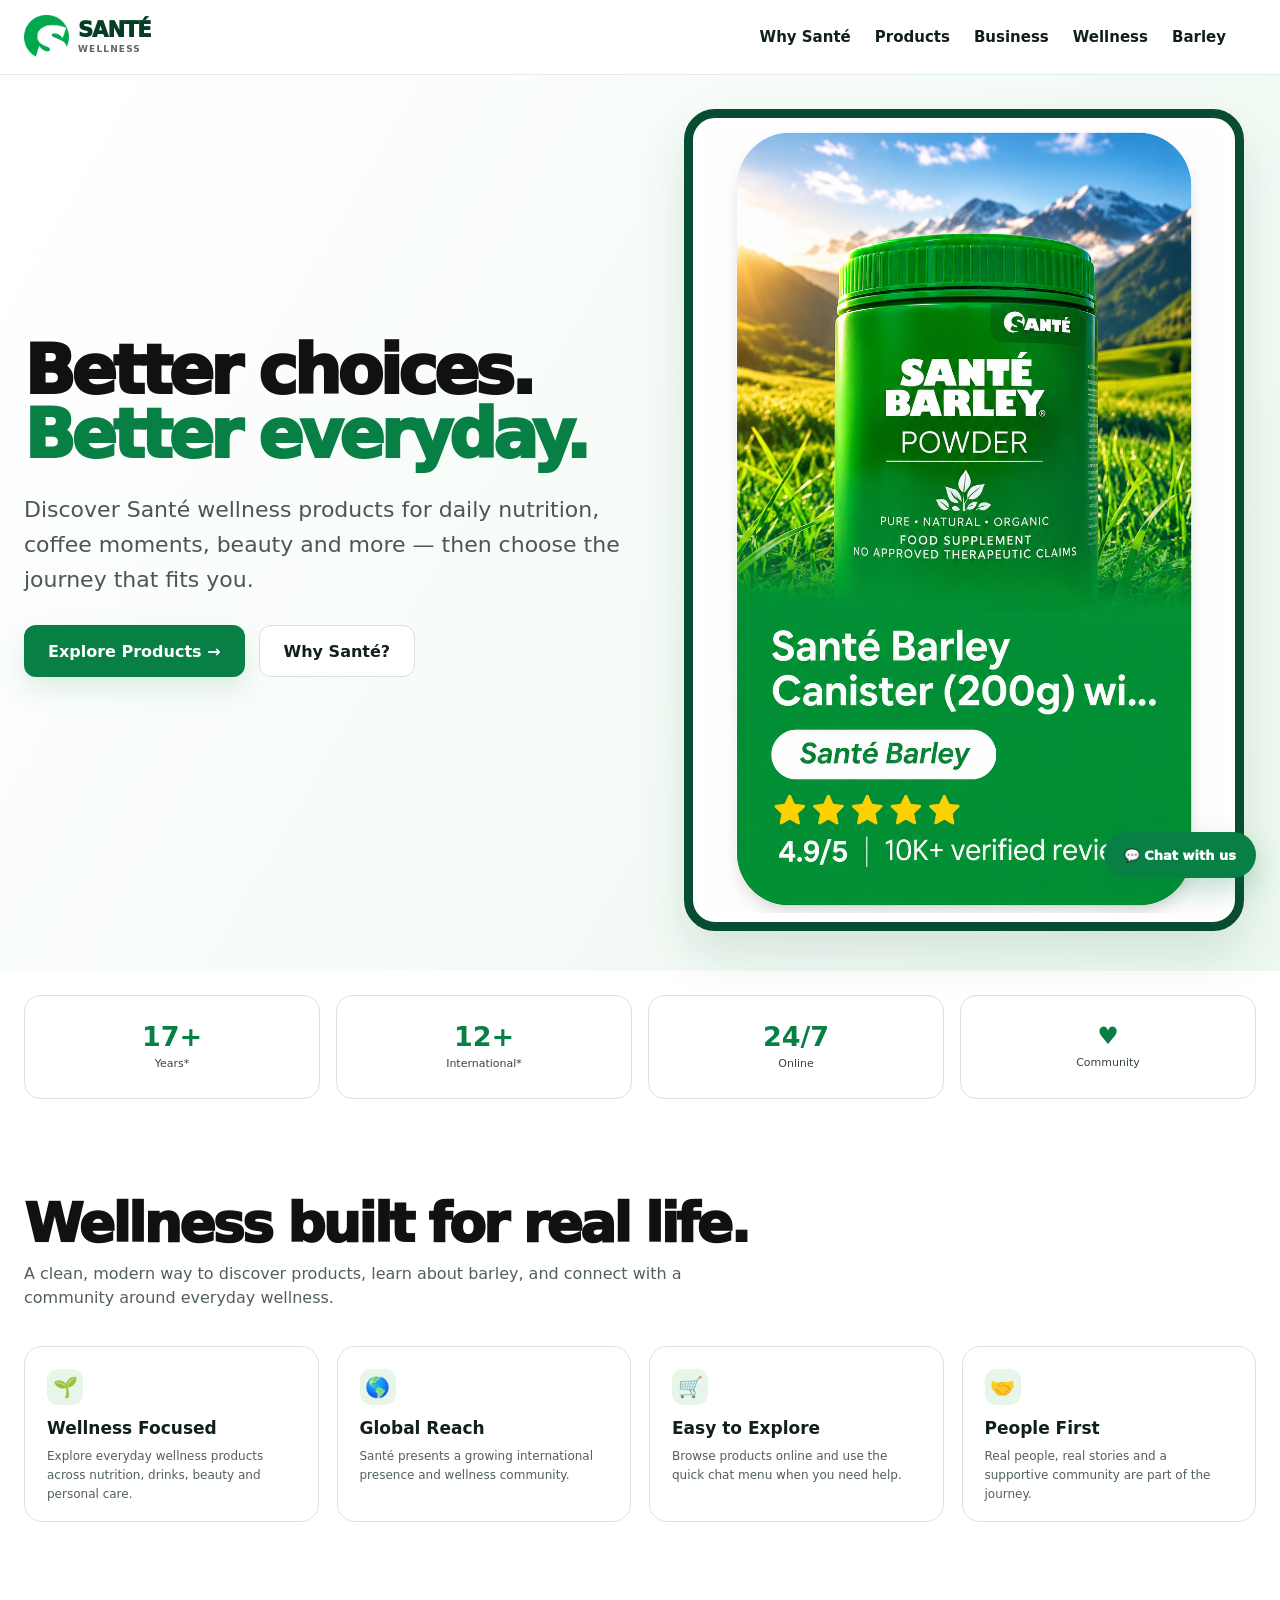
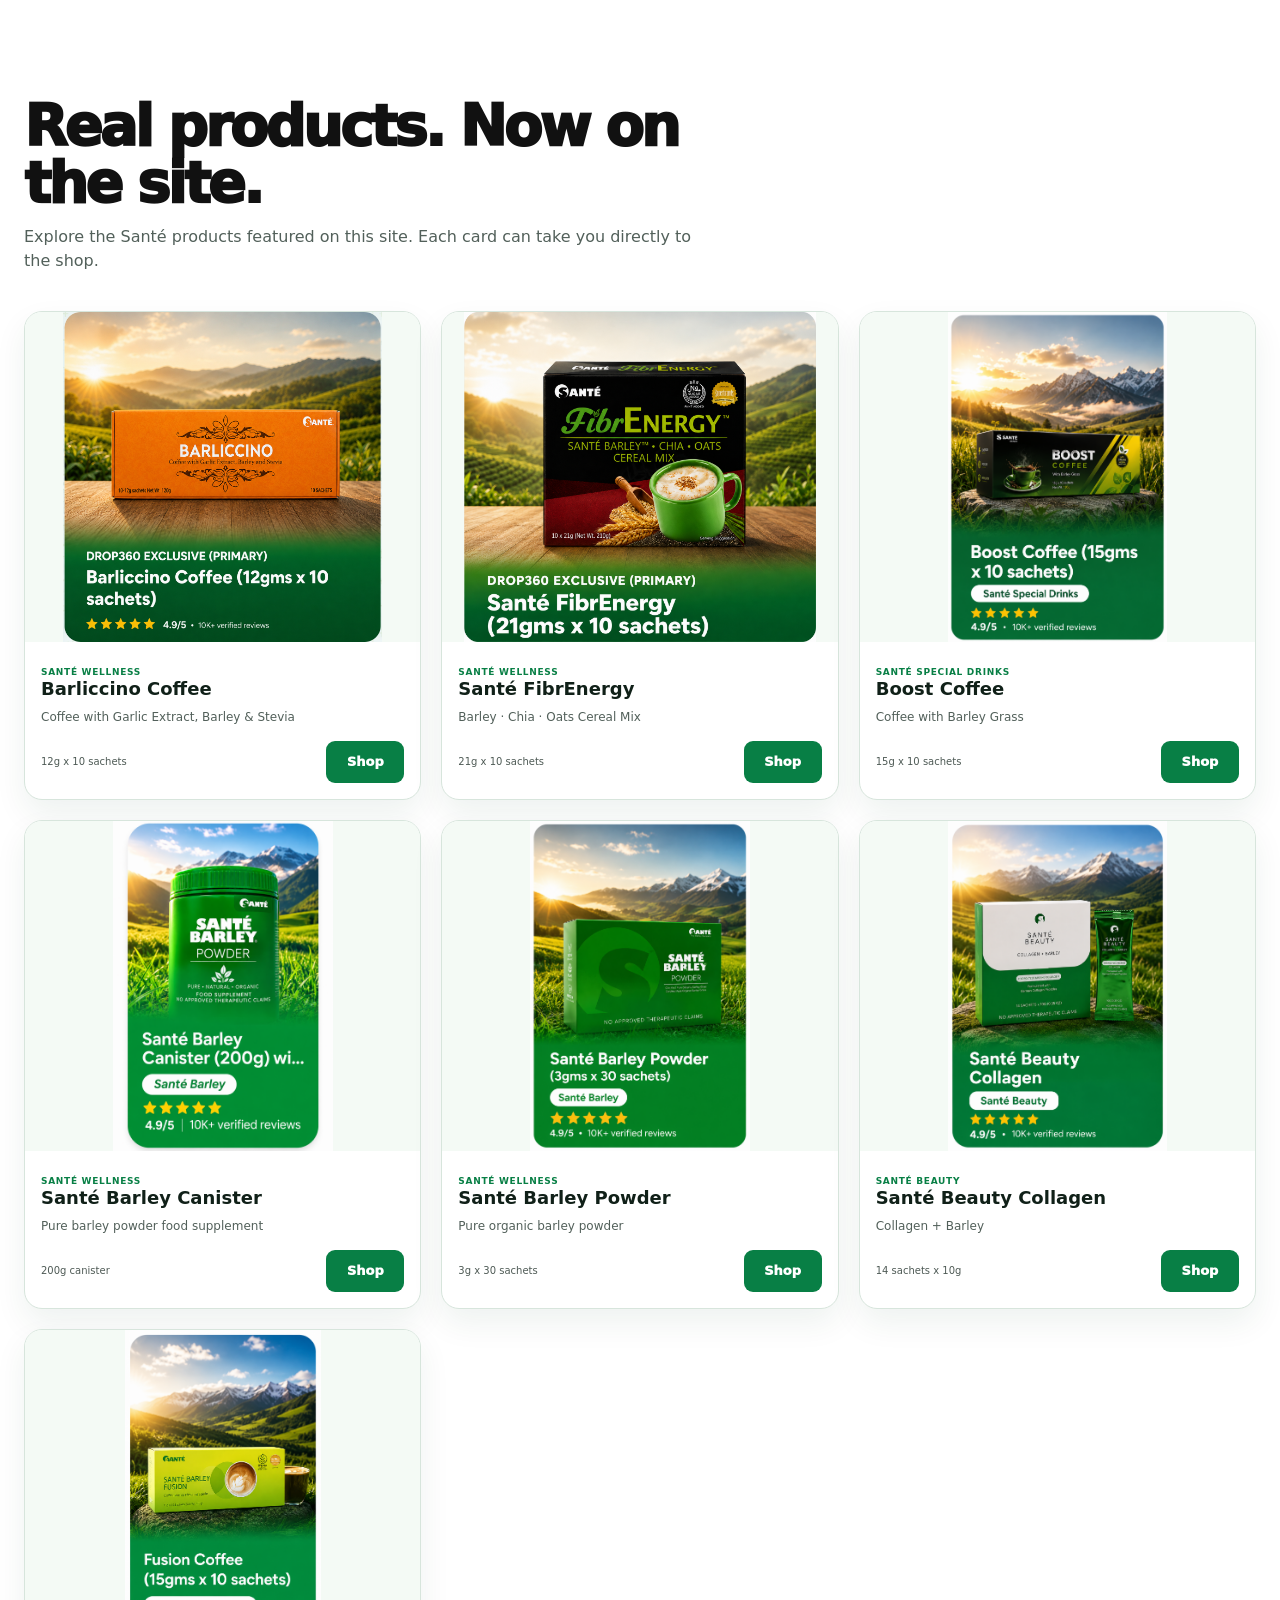
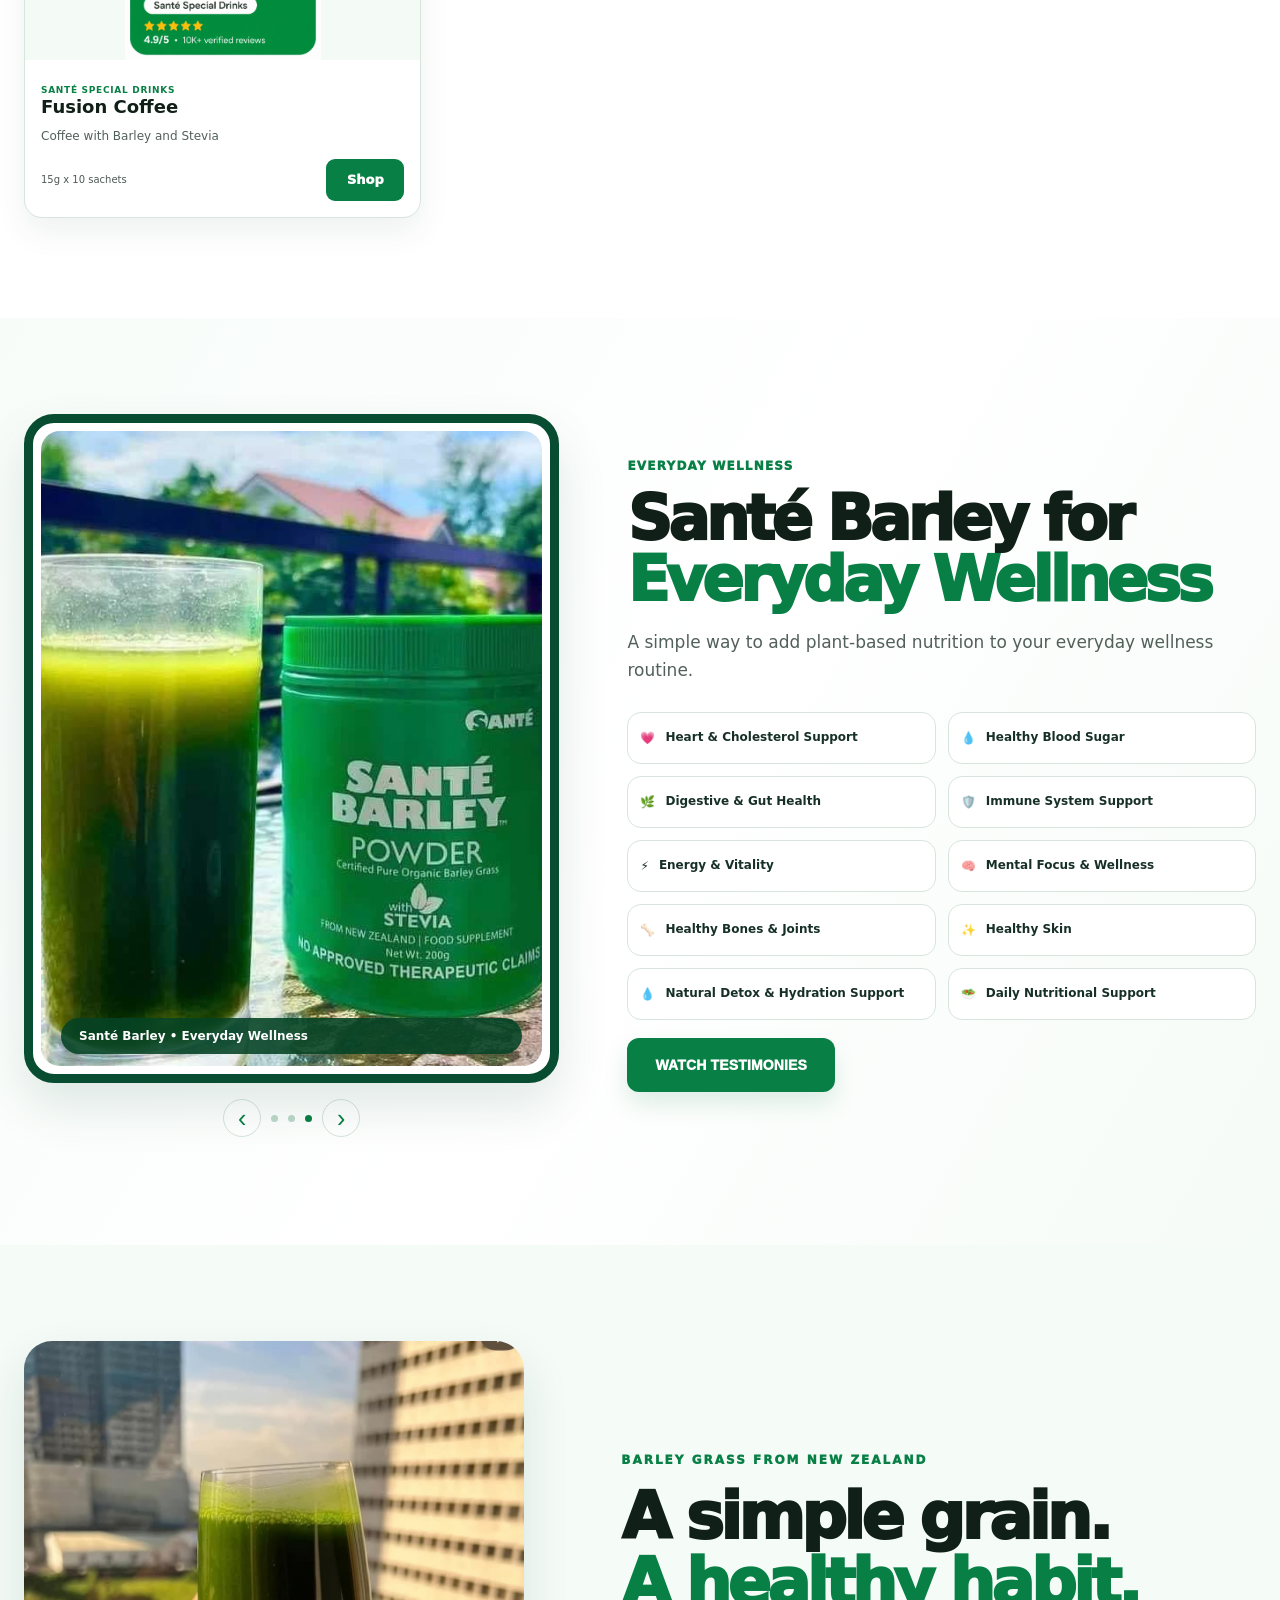
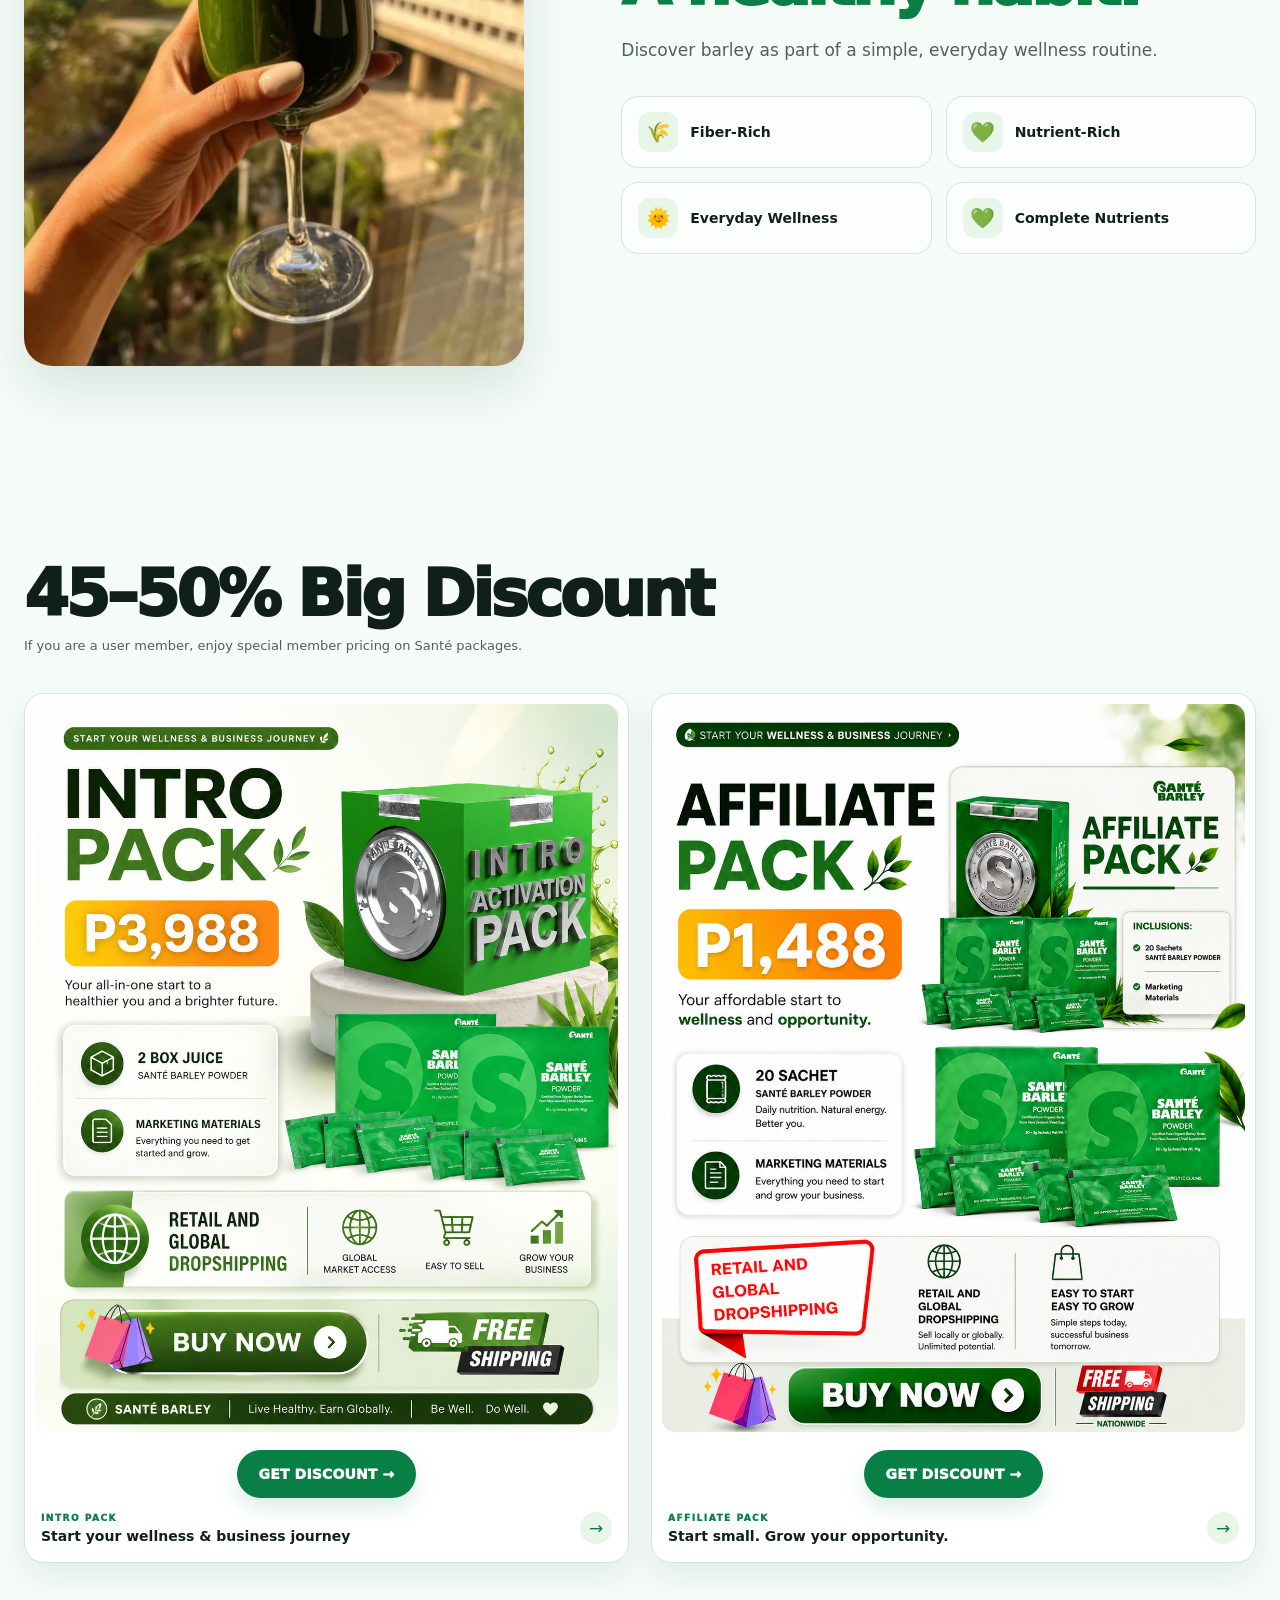
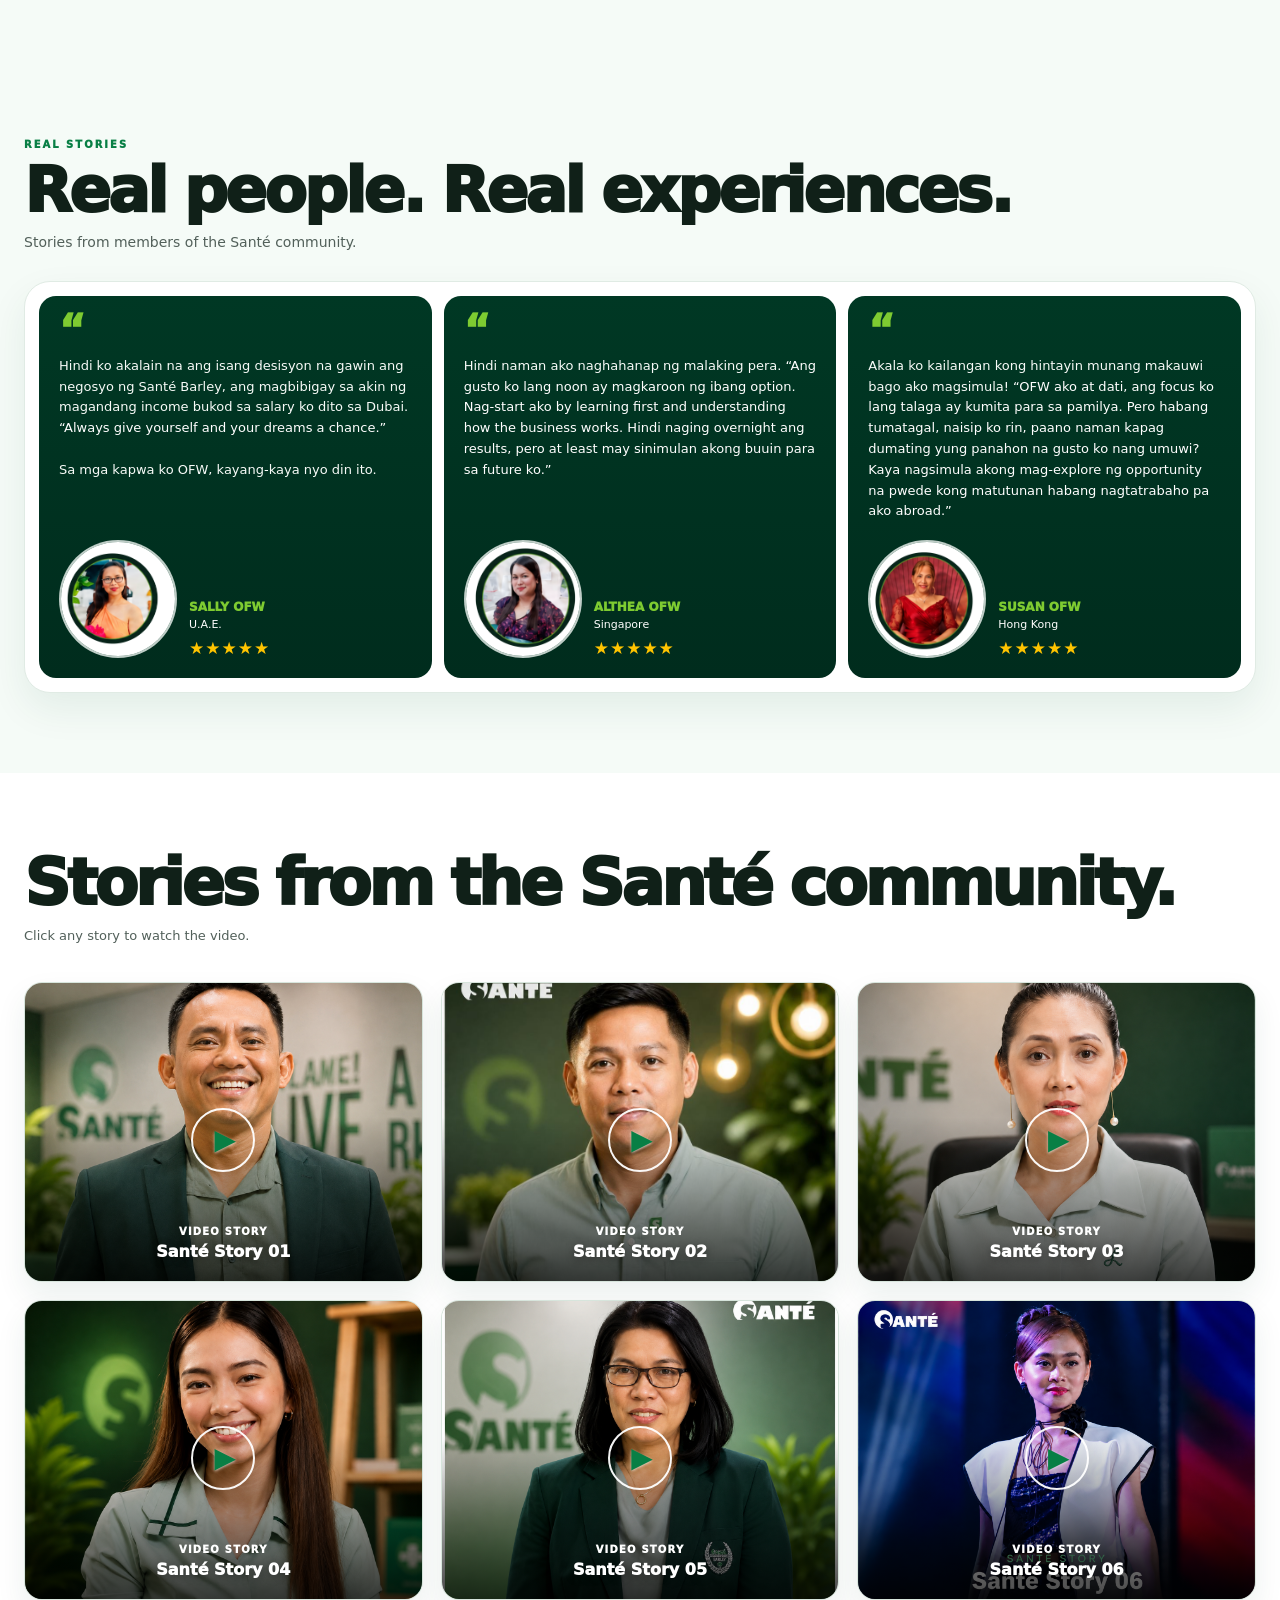
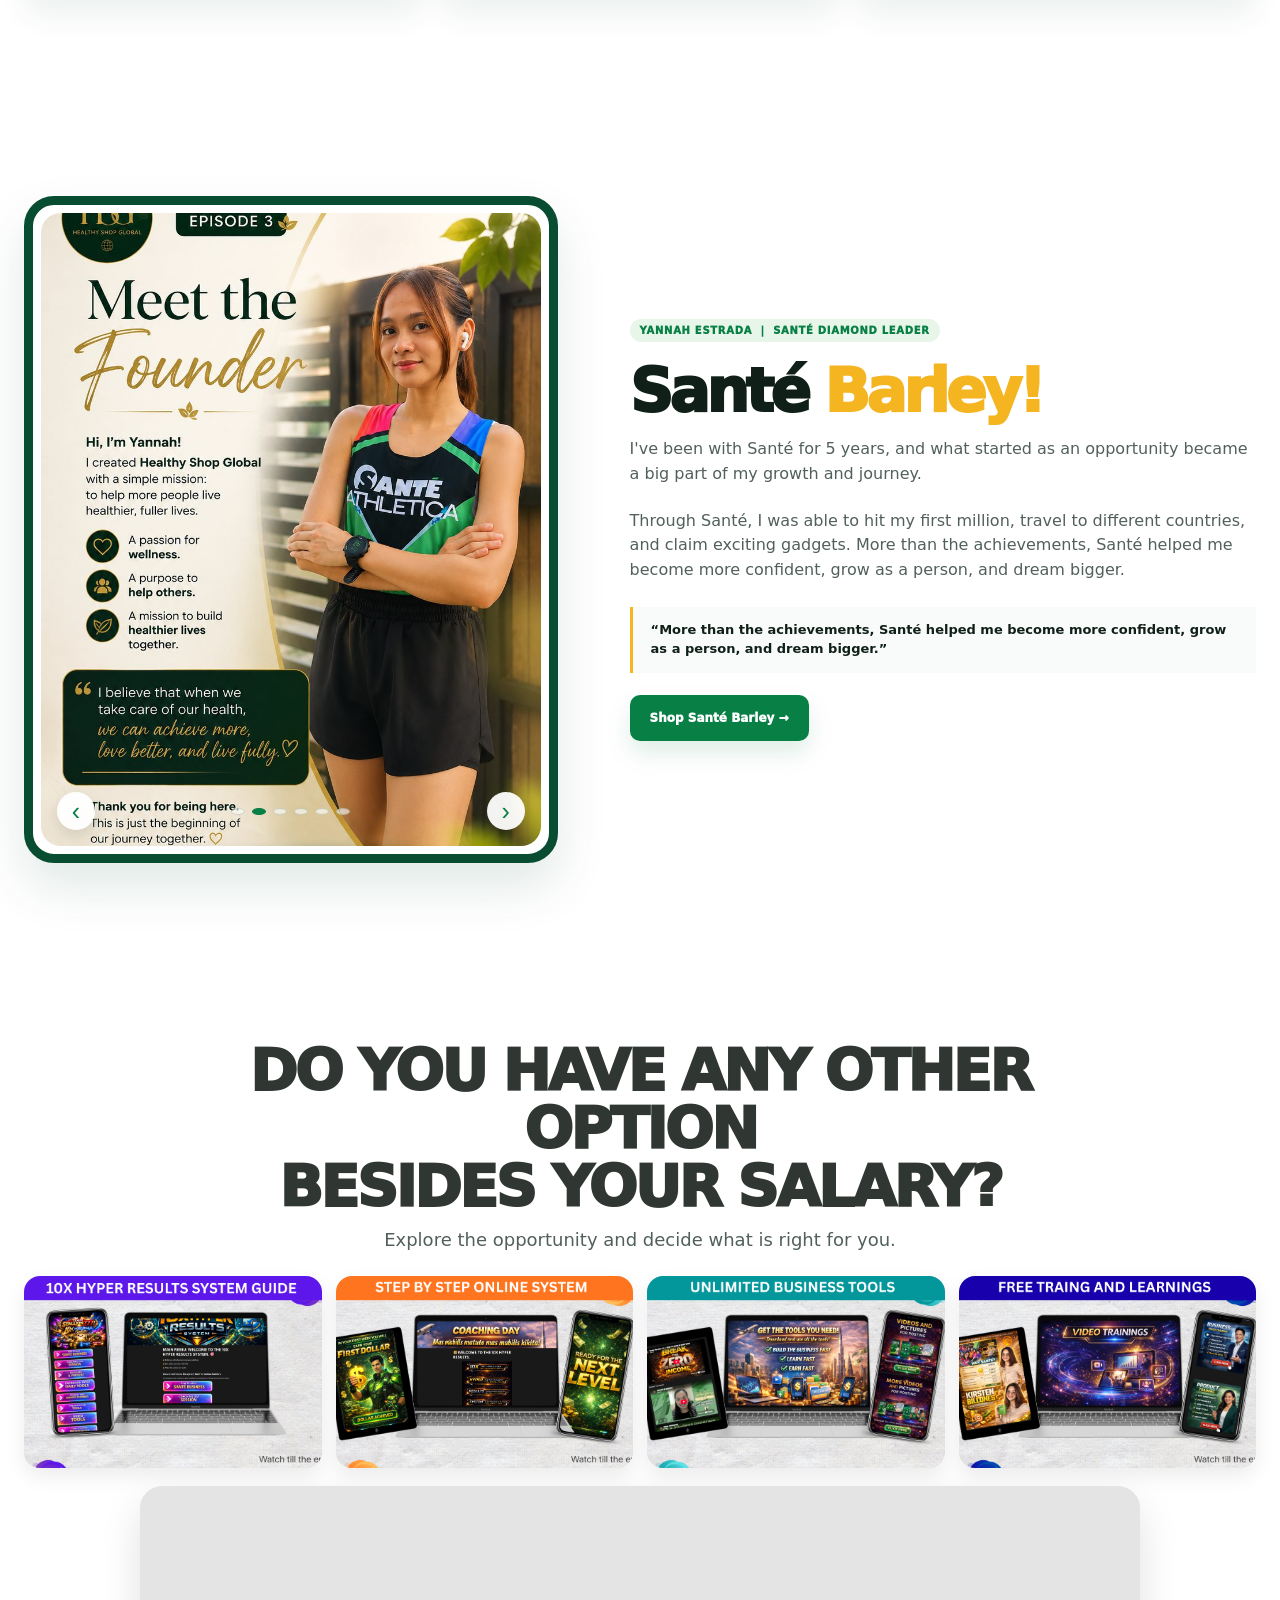
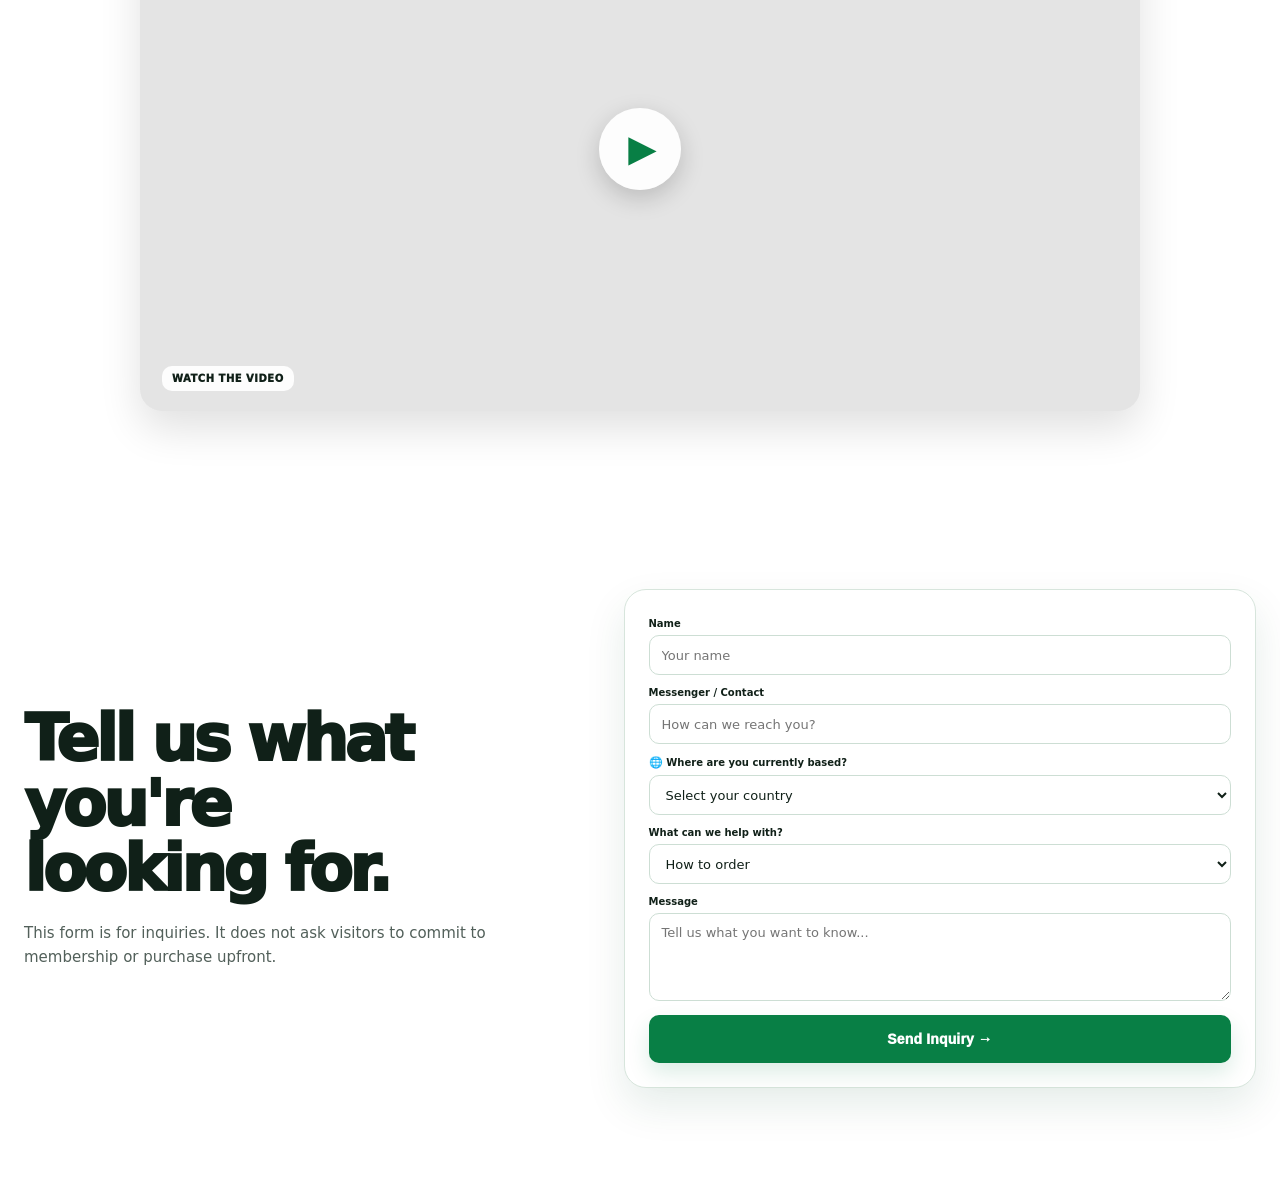
==== commit 2b9ade66: "Reset Chat Menu State" ====
--- a/index.html
+++ b/index.html
@@ -186,5 +186,30 @@
   </script>
   <script src="leslie-chat.js?v=2"></script>
   <script src="leslie-chat.js?v=1"></script>
+
+  <script>
+    /* CHAT MENU RESET STATE */
+    (function(){
+      const toggle=document.getElementById('helpChatToggle');
+      const options=document.querySelector('#helpChatPanel .help-chat-options');
+      const details=document.getElementById('helpOrderDetails');
+      if(!toggle||!options)return;
+      function resetMenu(){
+        options.style.display='grid';
+        if(details){
+          details.classList.remove('is-open');
+          details.setAttribute('aria-hidden','true');
+        }
+      }
+      toggle.addEventListener('click',function(){
+        if(toggle.getAttribute('aria-expanded') === 'true'){
+          resetMenu();
+        }
+      });
+      document.addEventListener('keydown',function(e){
+        if(e.key==='Escape') resetMenu();
+      });
+    })();
+  </script>
 </body>
 </html>
